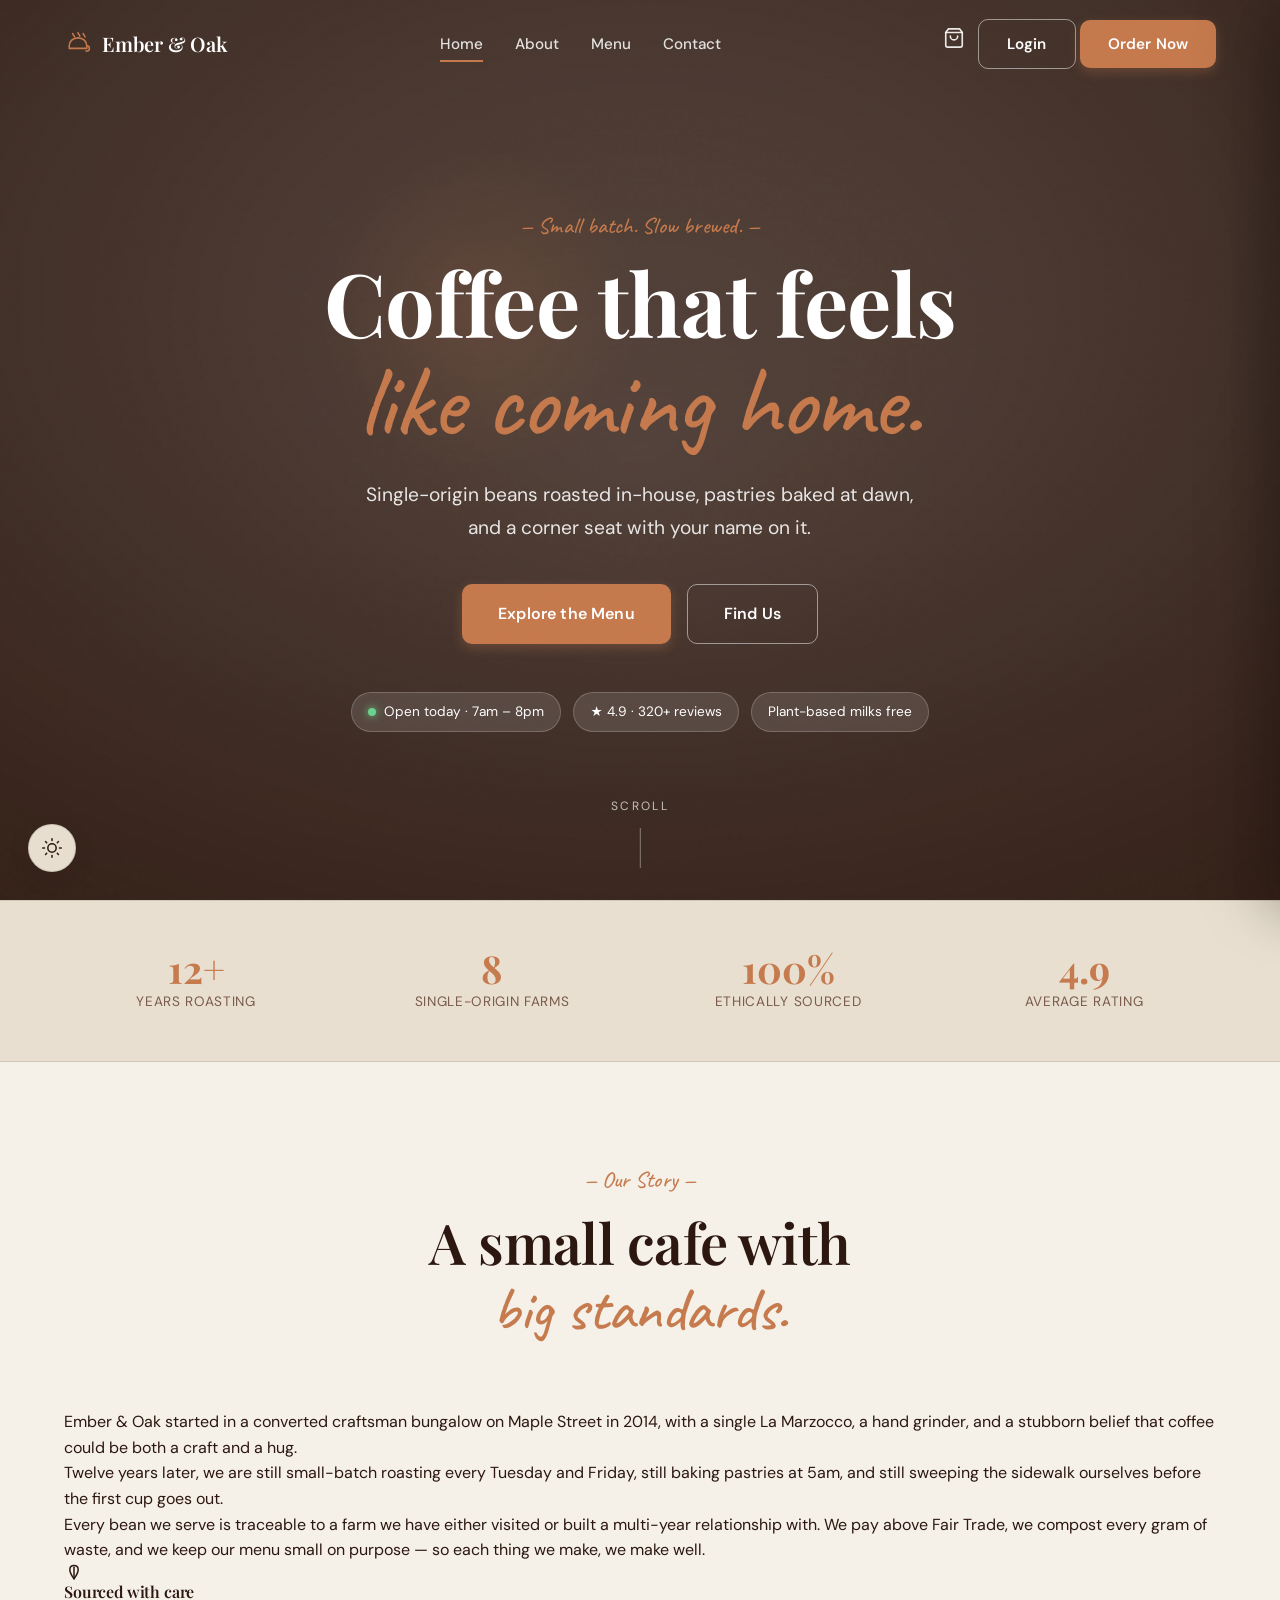
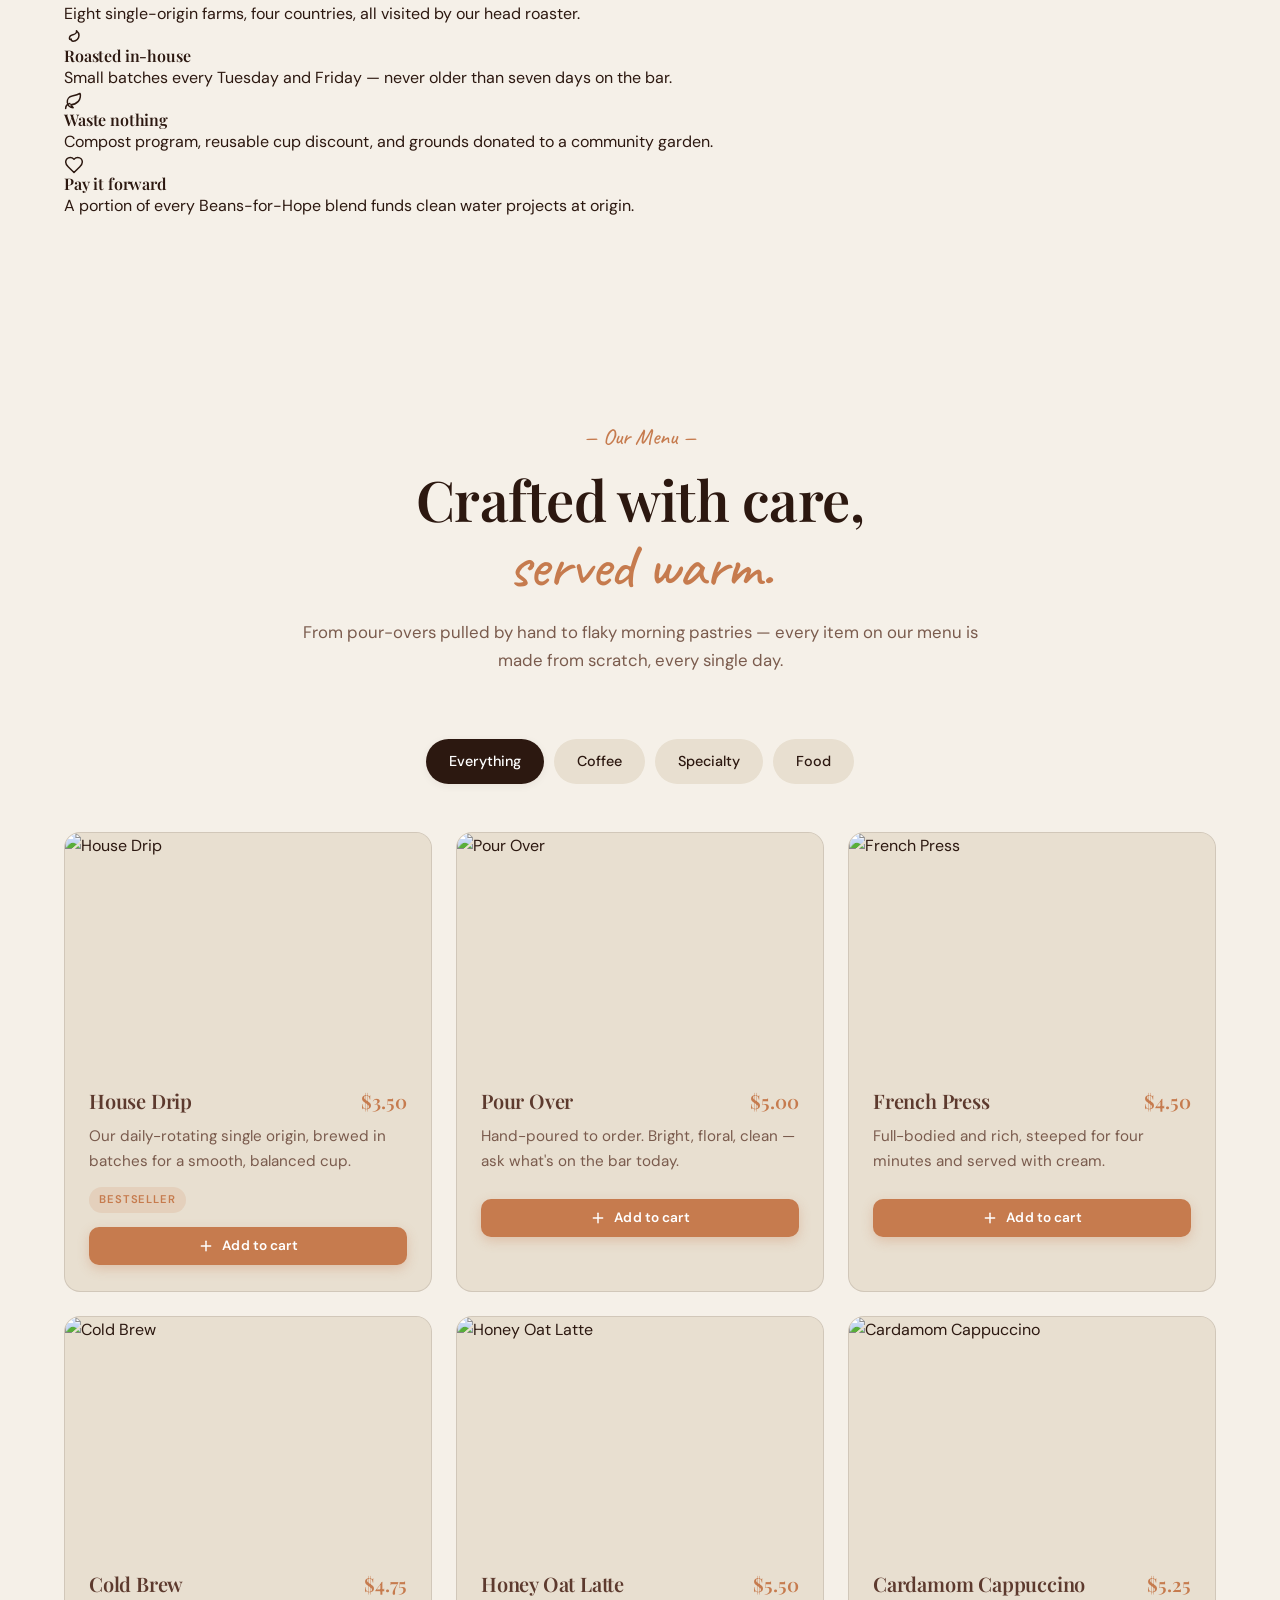
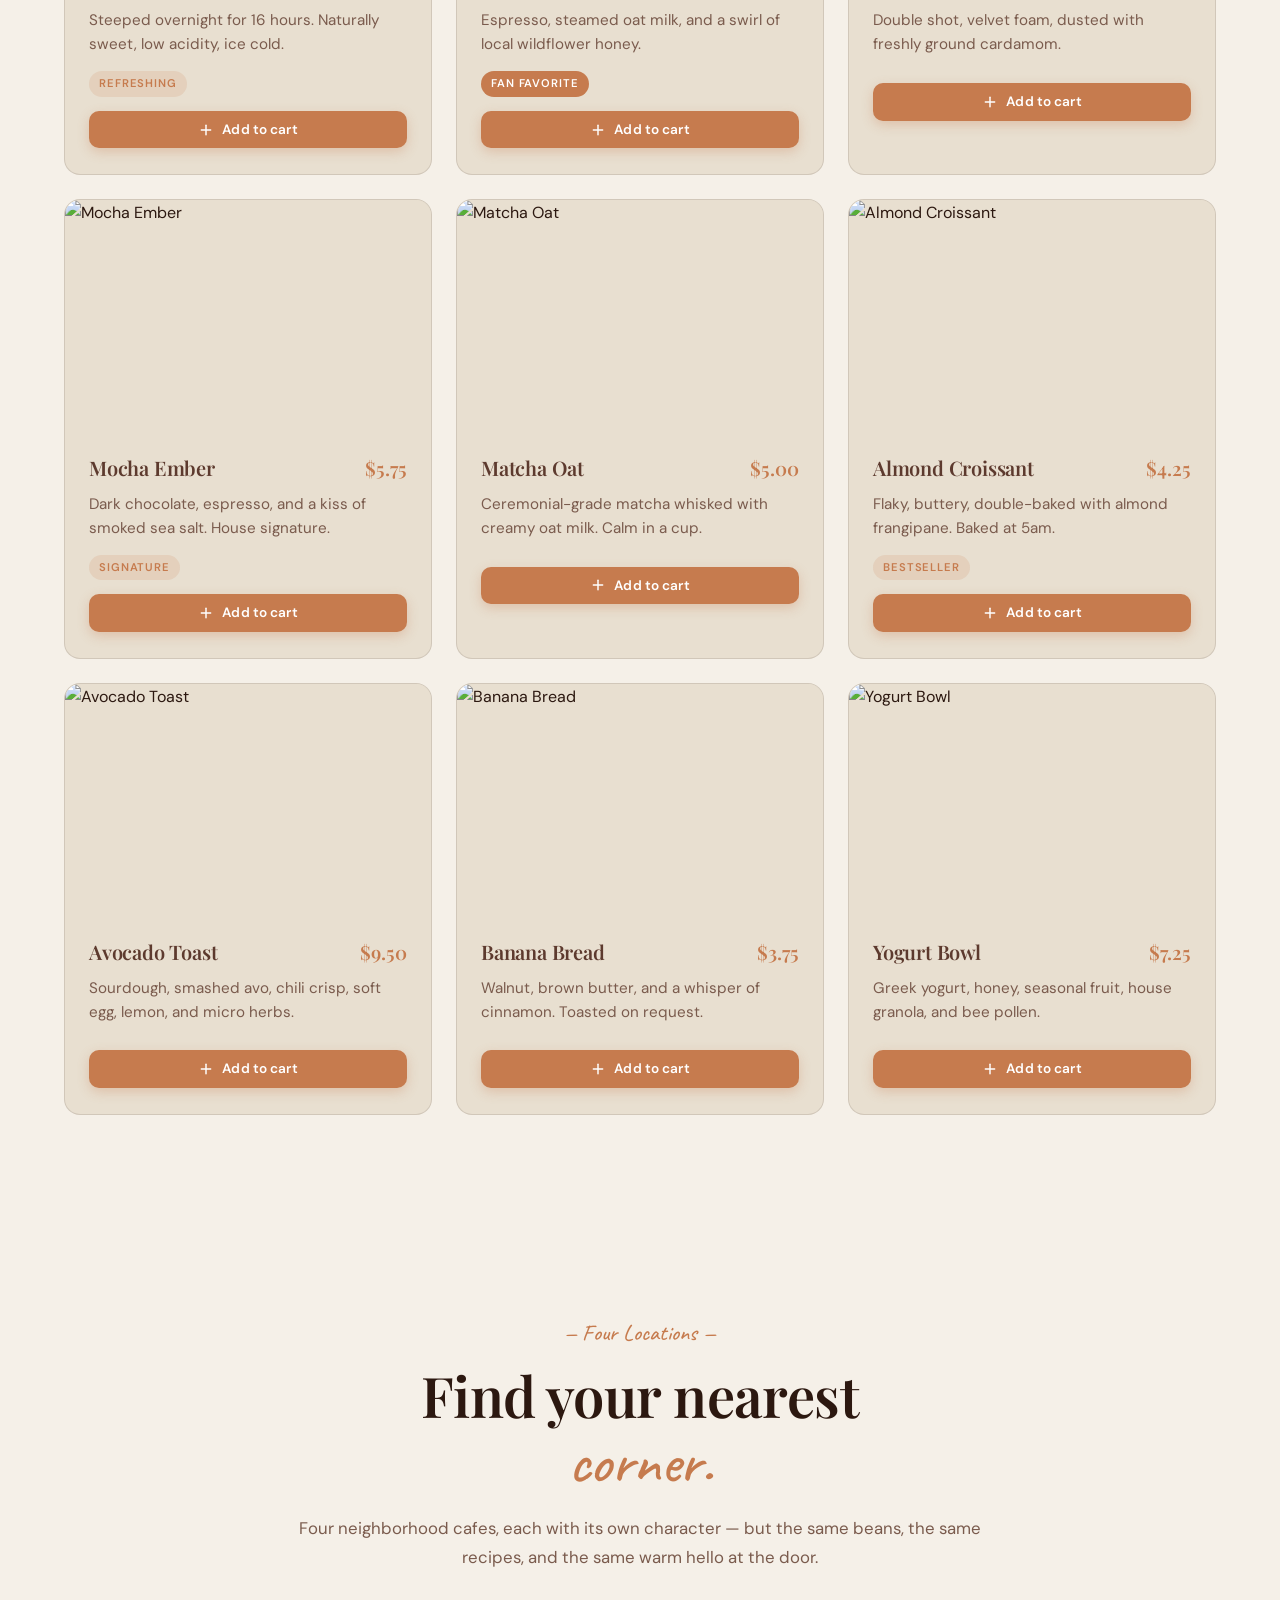
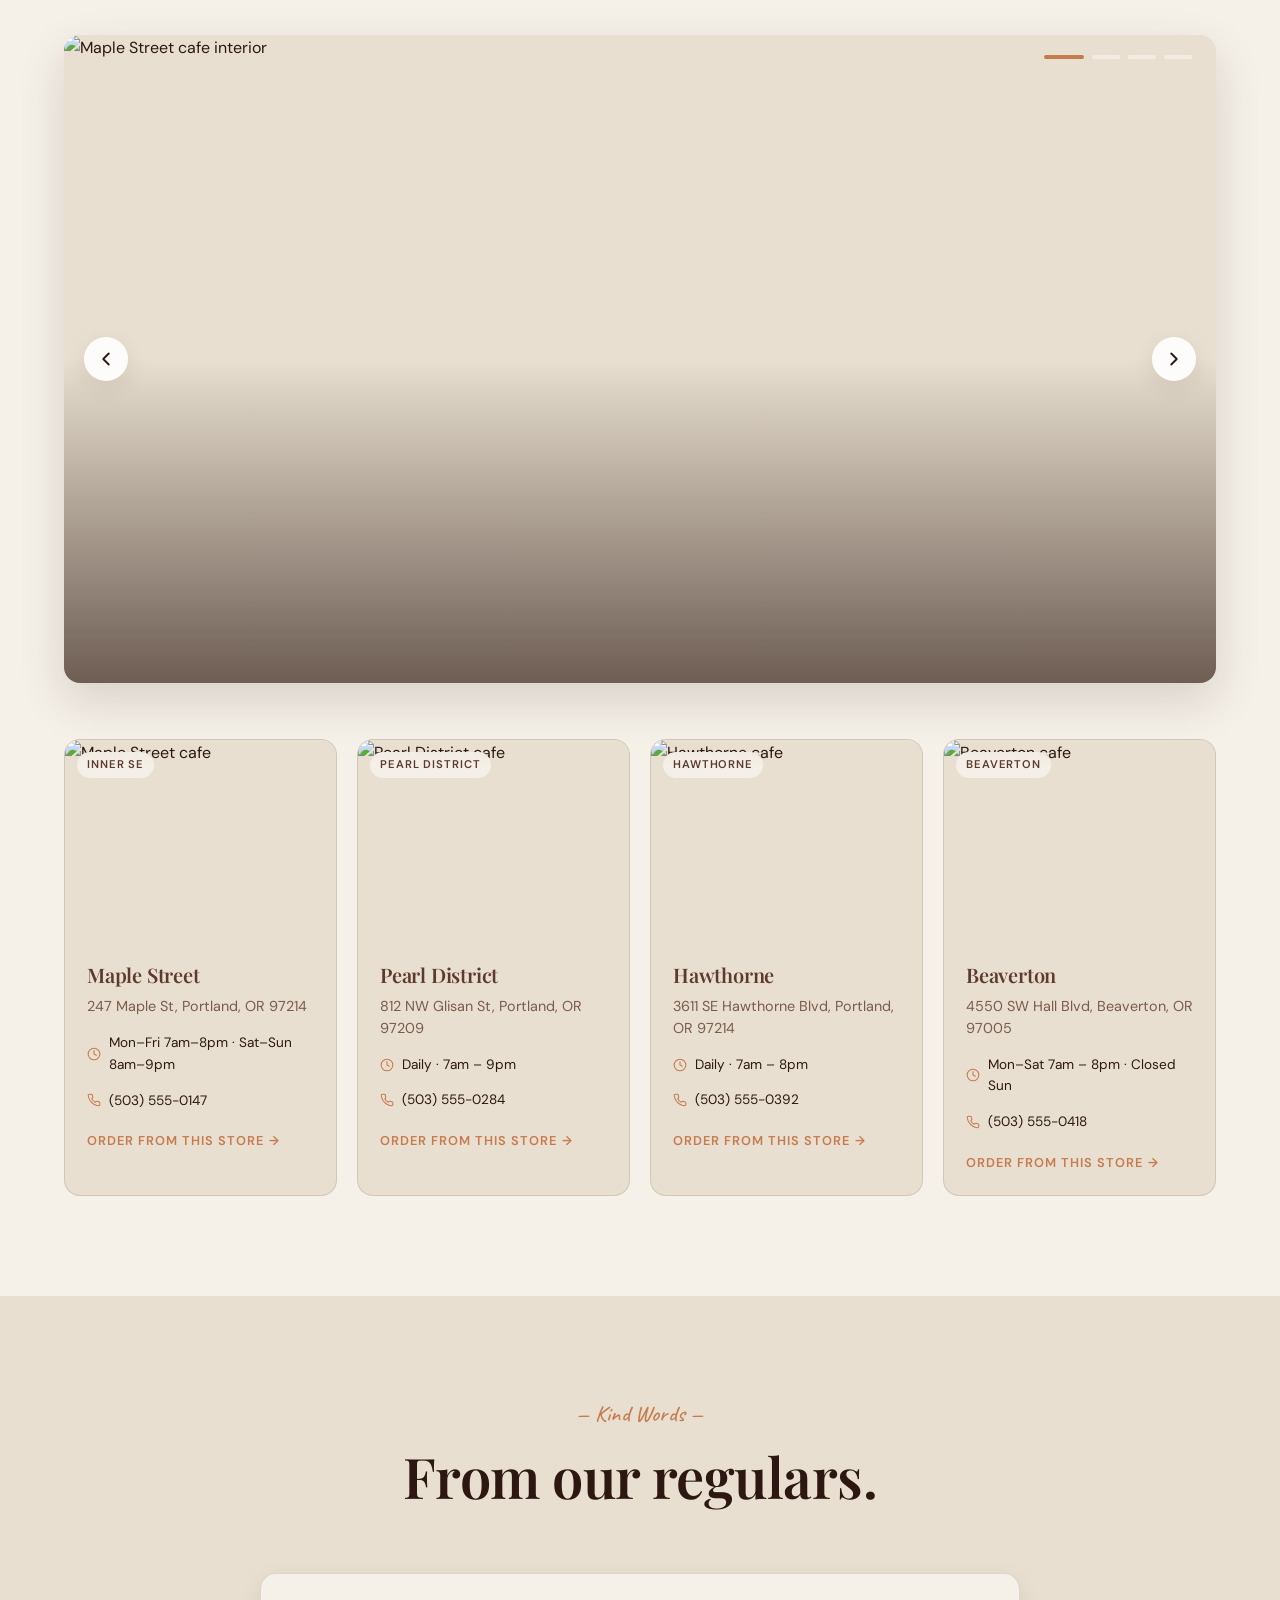
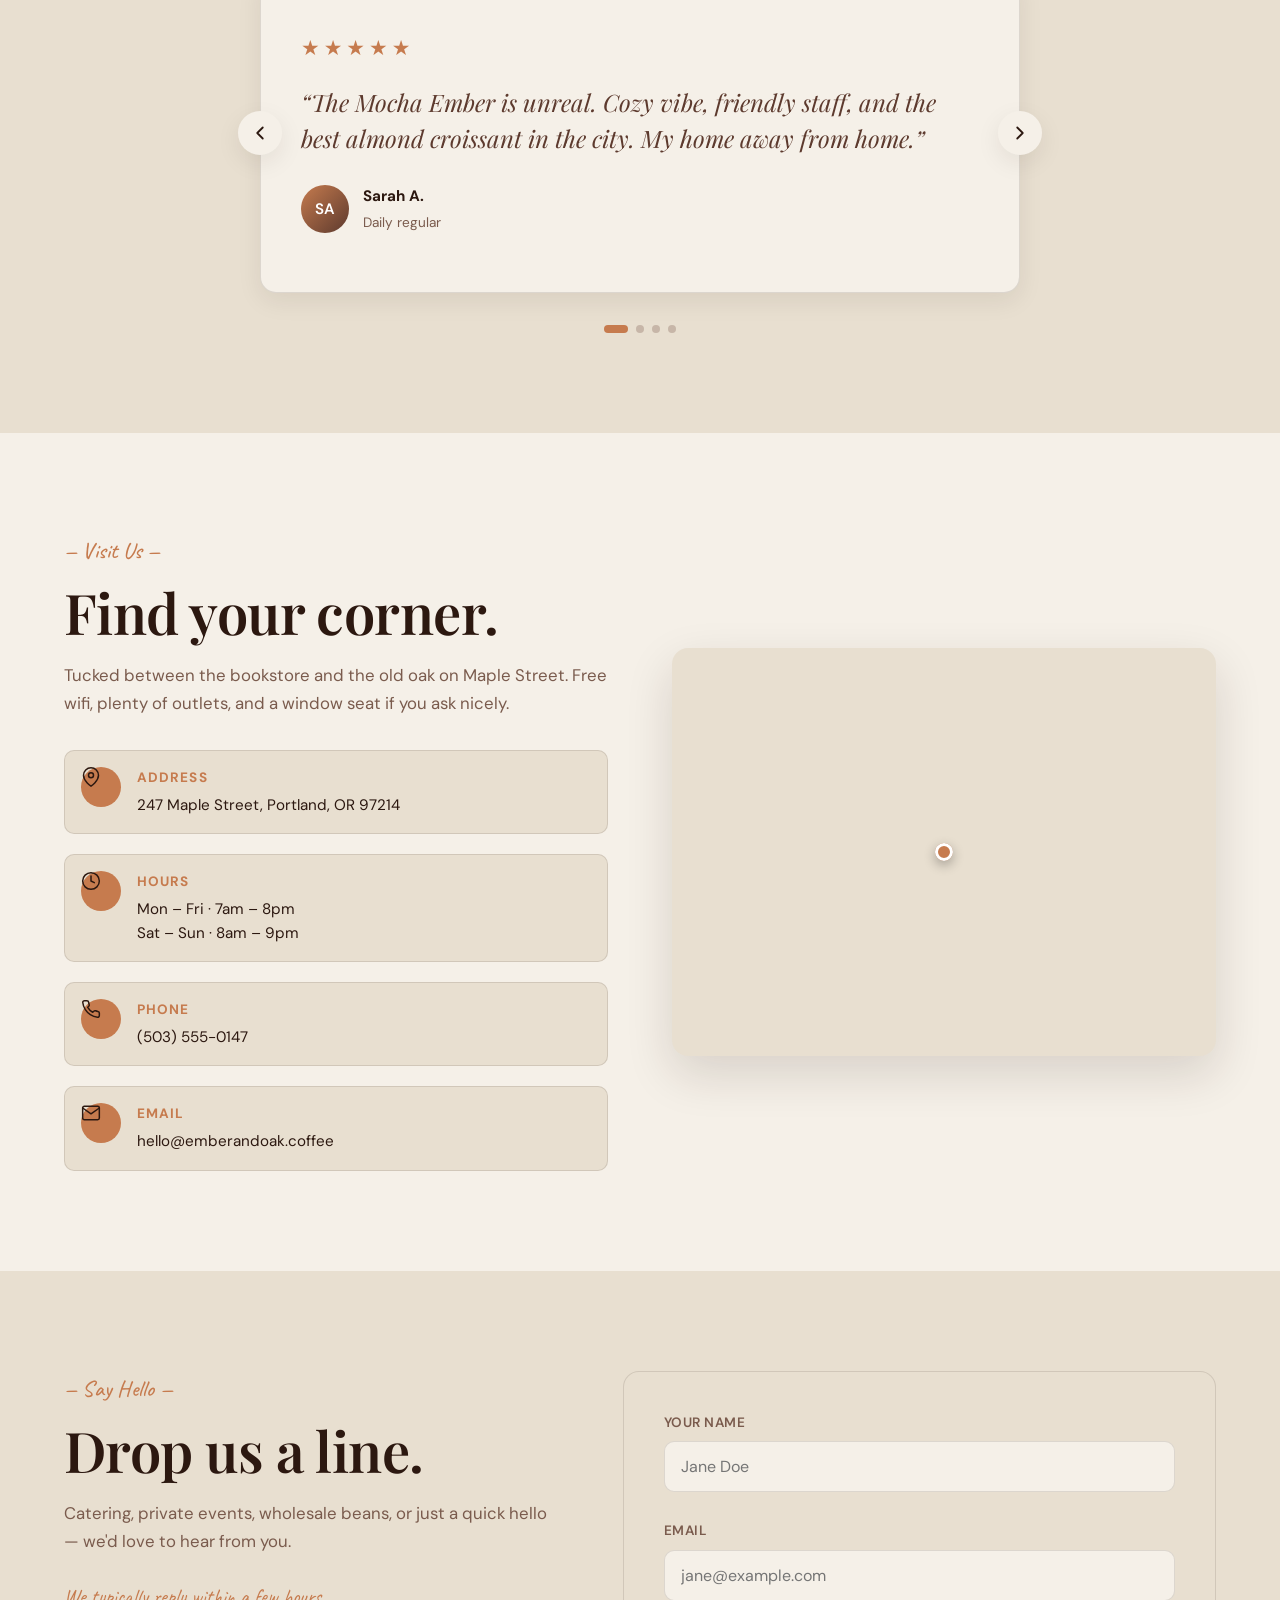
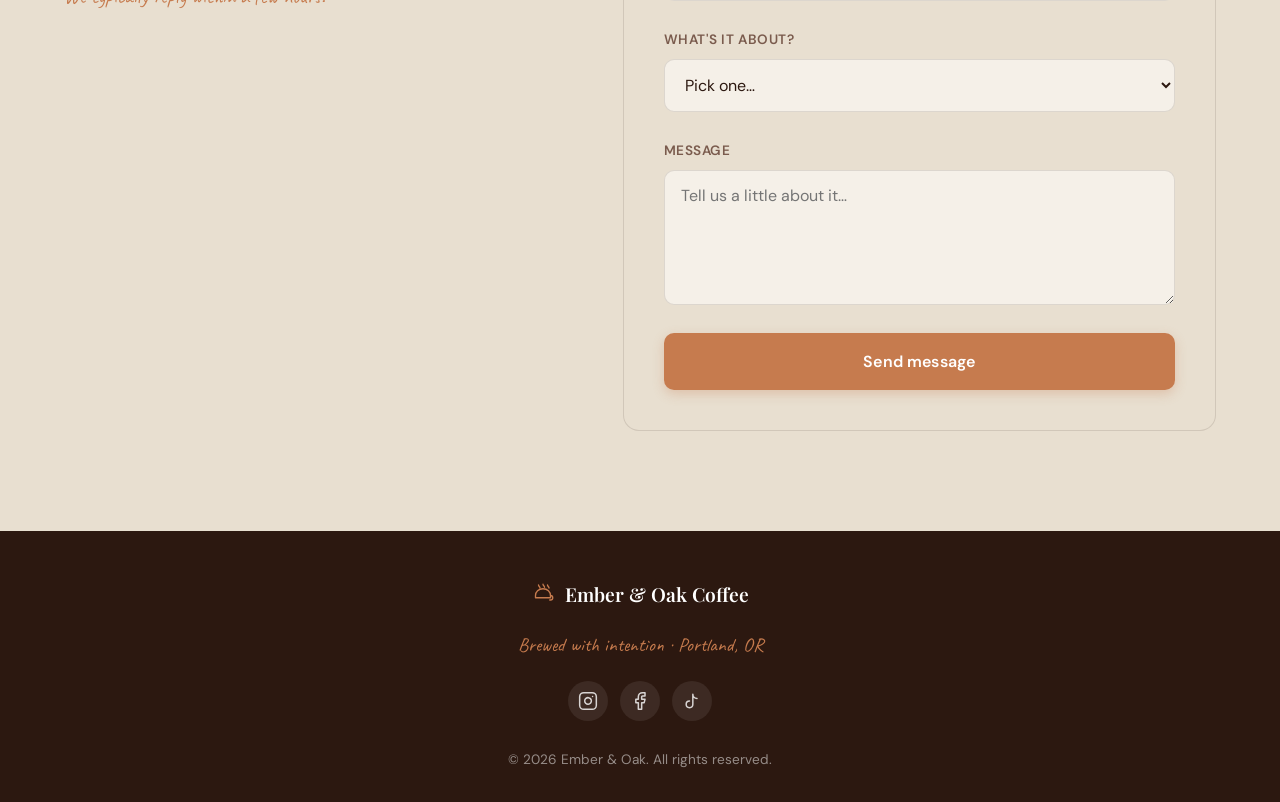
==== index.html @ 86de98b7 "Phase 2: cross-device live orders via Supabase (realtime admin, cloud-aware IDs)" ====
<!DOCTYPE html>
<html lang="en">
<head>
  <meta charset="UTF-8" />
  <meta name="viewport" content="width=device-width, initial-scale=1.0" />
  <meta name="description" content="Ember & Oak Coffee — a cozy Third Wave coffee house serving single-origin coffee, specialty drinks, and homemade pastries." />
  <title>Ember & Oak Coffee — Brewed with Intention</title>

  <link rel="preconnect" href="https://fonts.googleapis.com" />
  <link rel="preconnect" href="https://fonts.gstatic.com" crossorigin />
  <link href="https://fonts.googleapis.com/css2?family=Caveat:wght@400;500;600&family=DM+Sans:wght@400;500;600;700&family=Playfair+Display:ital,wght@0,400;0,500;0,600;0,700;1,400&display=swap" rel="stylesheet" />

  <link rel="stylesheet" href="styles.css" />
</head>
<body>
  <!-- Decorative grain texture overlay -->
  <div class="grain" aria-hidden="true"></div>

  <!-- ===== NAVIGATION ===== -->
  <header class="nav" id="nav">
    <div class="nav__inner container">
      <a href="#home" class="nav__logo" aria-label="Ember and Oak Coffee home">
        <span class="logo-mark" aria-hidden="true">
          <svg viewBox="0 0 32 32" width="28" height="28" fill="none" stroke="currentColor" stroke-width="1.8" stroke-linecap="round" stroke-linejoin="round">
            <path d="M6 18c0-5 4-9 10-9s10 4 10 9v3H6v-3z"/>
            <path d="M26 18a3 3 0 0 1 0 6h-1"/>
            <path d="M10 4c0 2 2 2 2 4M16 3c0 2 2 2 2 4M22 4c0 2 2 2 2 4"/>
          </svg>
        </span>
        <span class="logo-text">Ember &amp; Oak</span>
      </a>

      <nav class="nav__links" aria-label="Primary">
        <a href="#home" class="nav__link">Home</a>
        <a href="#about" class="nav__link">About</a>
        <a href="#menu" class="nav__link">Menu</a>
        <a href="#contact" class="nav__link">Contact</a>
      </nav>

      <div class="nav__actions">
        <button class="nav__cart" id="navCart" type="button" data-action="open-cart" aria-label="Open cart">
          <svg viewBox="0 0 24 24" width="22" height="22" fill="none" stroke="currentColor" stroke-width="1.8" stroke-linecap="round" stroke-linejoin="round" aria-hidden="true">
            <path d="M6 2 3 6v14a2 2 0 0 0 2 2h14a2 2 0 0 0 2-2V6l-3-4Z"/>
            <line x1="3" y1="6" x2="21" y2="6"/>
            <path d="M16 10a4 4 0 0 1-8 0"/>
          </svg>
          <span class="nav__cart-count" id="navCartCount">0</span>
        </button>
        <button class="btn btn--ghost nav__login" id="navLogin" type="button">Login</button>
        <a href="#menu" class="btn btn--primary nav__cta">Order Now</a>
      </div>

      <button class="nav__burger" id="burger" aria-label="Open menu" aria-expanded="false" aria-controls="mobile-menu">
        <span></span><span></span><span></span>
      </button>
    </div>

    <div class="mobile-menu" id="mobile-menu" aria-hidden="true">
      <a href="#home" class="mobile-menu__link">Home</a>
      <a href="#about" class="mobile-menu__link">About</a>
      <a href="#menu" class="mobile-menu__link">Menu</a>
      <a href="#contact" class="mobile-menu__link">Contact</a>
      <button type="button" class="btn btn--ghost mobile-menu__login" id="mobileLogin">Login</button>
      <button type="button" class="btn btn--primary mobile-menu__cart" id="mobileCart">View Cart</button>
    </div>
  </header>

  <!-- ===== HERO ===== -->
  <section class="hero" id="home">
    <div class="hero__bg" id="heroBg"></div>
    <div class="hero__overlay"></div>

    <div class="hero__content container">
      <p class="eyebrow reveal" data-stagger="0">— Small batch. Slow brewed. —</p>
      <h1 class="hero__title reveal" data-stagger="1">
        Coffee that feels<br />
        <em>like coming home.</em>
      </h1>
      <p class="hero__sub reveal" data-stagger="2">
        Single-origin beans roasted in-house, pastries baked at dawn,
        and a corner seat with your name on it.
      </p>
      <div class="hero__ctas reveal" data-stagger="3">
        <a href="#menu" class="btn btn--primary btn--lg">Explore the Menu</a>
        <a href="#visit" class="btn btn--ghost btn--lg">Find Us</a>
      </div>

      <div class="hero__chips reveal" data-stagger="4">
        <span class="chip"><span class="dot"></span>Open today · 7am – 8pm</span>
        <span class="chip">★ 4.9 · 320+ reviews</span>
        <span class="chip">Plant-based milks free</span>
      </div>
    </div>

    <a href="#menu" class="hero__scroll" aria-label="Scroll to menu">
      <span>Scroll</span>
      <span class="line" aria-hidden="true"></span>
    </a>
  </section>

  <!-- ===== STORY STRIP ===== -->
  <section class="strip">
    <div class="container strip__inner">
      <div class="strip__item reveal">
        <span class="strip__num">12+</span>
        <span class="strip__label">Years roasting</span>
      </div>
      <div class="strip__item reveal">
        <span class="strip__num">8</span>
        <span class="strip__label">Single-origin farms</span>
      </div>
      <div class="strip__item reveal">
        <span class="strip__num">100%</span>
        <span class="strip__label">Ethically sourced</span>
      </div>
      <div class="strip__item reveal">
        <span class="strip__num">4.9</span>
        <span class="strip__label">Average rating</span>
      </div>
    </div>
  </section>

  <!-- ===== ABOUT ===== -->
  <section class="section about" id="about">
    <div class="container">
      <header class="section__head reveal">
        <p class="eyebrow" data-about-eyebrow>— Our Story —</p>
        <h2 class="section__title" data-about-title>A small cafe with<br /><em>big standards.</em></h2>
      </header>

      <div class="about__grid">
        <div class="about__copy reveal" data-about-copy>
          <!-- paragraphs injected from data.js -->
        </div>

        <div class="about__values reveal" data-about-values>
          <!-- value cards injected from data.js -->
        </div>
      </div>
    </div>
  </section>

  <!-- ===== MENU ===== -->
  <section class="section menu" id="menu">
    <div class="container">
      <header class="section__head reveal">
        <p class="eyebrow">— Our Menu —</p>
        <h2 class="section__title">Crafted with care,<br /><em>served warm.</em></h2>
        <p class="section__sub">
          From pour-overs pulled by hand to flaky morning pastries —
          every item on our menu is made from scratch, every single day.
        </p>
      </header>

      <div class="menu__filters reveal" role="tablist" aria-label="Menu categories">
        <button class="filter is-active" data-filter="all" role="tab" aria-selected="true">Everything</button>
        <button class="filter" data-filter="coffee" role="tab" aria-selected="false">Coffee</button>
        <button class="filter" data-filter="specialty" role="tab" aria-selected="false">Specialty</button>
        <button class="filter" data-filter="food" role="tab" aria-selected="false">Food</button>
      </div>

      <div class="menu__grid" id="menuGrid">
        <!-- Menu cards are rendered from data.js -->
      </div>
    </div>
  </section>

  <!-- ===== STORES ===== -->
  <section class="section stores" id="stores">
    <div class="container">
      <header class="section__head reveal">
        <p class="eyebrow">— Four Locations —</p>
        <h2 class="section__title">Find your nearest<br /><em>corner.</em></h2>
        <p class="section__sub">
          Four neighborhood cafes, each with its own character — but the same beans, the same recipes, and the same warm hello at the door.
        </p>
      </header>

      <!-- Auto-rotating showcase -->
      <div class="stores__showcase reveal" id="storesShowcase">
        <div class="stores__track" id="storesTrack"></div>

        <button class="stores__nav stores__nav--prev" id="storePrev" aria-label="Previous store">
          <svg viewBox="0 0 24 24" width="22" height="22" fill="none" stroke="currentColor" stroke-width="2" stroke-linecap="round" stroke-linejoin="round"><polyline points="15 18 9 12 15 6"/></svg>
        </button>
        <button class="stores__nav stores__nav--next" id="storeNext" aria-label="Next store">
          <svg viewBox="0 0 24 24" width="22" height="22" fill="none" stroke="currentColor" stroke-width="2" stroke-linecap="round" stroke-linejoin="round"><polyline points="9 18 15 12 9 6"/></svg>
        </button>

        <div class="stores__caption" id="storeCaption">
          <span class="stores__caption-tag" id="storeTag">Inner SE</span>
          <h3 class="stores__caption-title" id="storeTitle">Maple Street</h3>
          <p class="stores__caption-addr" id="storeAddr">247 Maple St, Portland, OR 97214</p>
        </div>

        <div class="stores__dots" id="storeDots" role="tablist" aria-label="Store slides"></div>
      </div>

      <!-- All stores grid -->
      <div class="stores__grid" id="storesGrid"></div>
    </div>
  </section>

  <!-- ===== REVIEWS ===== -->
  <section class="section reviews" id="reviews">
    <div class="container">
      <header class="section__head reveal">
        <p class="eyebrow">— Kind Words —</p>
        <h2 class="section__title">From our regulars.</h2>
      </header>

      <div class="reviews__viewport reveal">
        <button class="reviews__nav reviews__nav--prev" id="revPrev" aria-label="Previous review">
          <svg viewBox="0 0 24 24" width="22" height="22" fill="none" stroke="currentColor" stroke-width="2" stroke-linecap="round" stroke-linejoin="round"><polyline points="15 18 9 12 15 6"/></svg>
        </button>

        <div class="reviews__track" id="revTrack">
          <!-- Reviews are rendered from data.js -->
        </div>

        <button class="reviews__nav reviews__nav--next" id="revNext" aria-label="Next review">
          <svg viewBox="0 0 24 24" width="22" height="22" fill="none" stroke="currentColor" stroke-width="2" stroke-linecap="round" stroke-linejoin="round"><polyline points="9 18 15 12 9 6"/></svg>
        </button>
      </div>

      <div class="reviews__dots" id="revDots" role="tablist" aria-label="Review slides"></div>
    </div>
  </section>

  <!-- ===== VISIT / ADDRESS ===== -->
  <section class="section visit" id="visit">
    <div class="container visit__grid">
      <div class="visit__copy reveal">
        <p class="eyebrow">— Visit Us —</p>
        <h2 class="section__title">Find your corner.</h2>
        <p class="section__sub">
          Tucked between the bookstore and the old oak on Maple Street.
          Free wifi, plenty of outlets, and a window seat if you ask nicely.
        </p>

        <ul class="info-list">
          <li>
            <span class="info-list__icon" aria-hidden="true">
              <svg viewBox="0 0 24 24" width="20" height="20" fill="none" stroke="currentColor" stroke-width="1.8" stroke-linecap="round" stroke-linejoin="round"><path d="M21 10c0 7-9 13-9 13s-9-6-9-13a9 9 0 1 1 18 0z"/><circle cx="12" cy="10" r="3"/></svg>
            </span>
            <div>
              <strong>Address</strong>
              <span>247 Maple Street, Portland, OR 97214</span>
            </div>
          </li>
          <li>
            <span class="info-list__icon" aria-hidden="true">
              <svg viewBox="0 0 24 24" width="20" height="20" fill="none" stroke="currentColor" stroke-width="1.8" stroke-linecap="round" stroke-linejoin="round"><circle cx="12" cy="12" r="10"/><polyline points="12 6 12 12 16 14"/></svg>
            </span>
            <div>
              <strong>Hours</strong>
              <span>Mon – Fri · 7am – 8pm</span>
              <span>Sat – Sun · 8am – 9pm</span>
            </div>
          </li>
          <li>
            <span class="info-list__icon" aria-hidden="true">
              <svg viewBox="0 0 24 24" width="20" height="20" fill="none" stroke="currentColor" stroke-width="1.8" stroke-linecap="round" stroke-linejoin="round"><path d="M22 16.92v3a2 2 0 0 1-2.18 2 19.79 19.79 0 0 1-8.63-3.07 19.5 19.5 0 0 1-6-6 19.79 19.79 0 0 1-3.07-8.67A2 2 0 0 1 4.11 2h3a2 2 0 0 1 2 1.72c.13.96.36 1.9.7 2.81a2 2 0 0 1-.45 2.11L8.09 9.91a16 16 0 0 0 6 6l1.27-1.27a2 2 0 0 1 2.11-.45c.91.34 1.85.57 2.81.7A2 2 0 0 1 22 16.92z"/></svg>
            </span>
            <div>
              <strong>Phone</strong>
              <a href="tel:+15035550147">(503) 555-0147</a>
            </div>
          </li>
          <li>
            <span class="info-list__icon" aria-hidden="true">
              <svg viewBox="0 0 24 24" width="20" height="20" fill="none" stroke="currentColor" stroke-width="1.8" stroke-linecap="round" stroke-linejoin="round"><path d="M4 4h16c1.1 0 2 .9 2 2v12c0 1.1-.9 2-2 2H4c-1.1 0-2-.9-2-2V6c0-1.1.9-2 2-2z"/><polyline points="22,6 12,13 2,6"/></svg>
            </span>
            <div>
              <strong>Email</strong>
              <a href="mailto:hello@emberandoak.coffee">hello@emberandoak.coffee</a>
            </div>
          </li>
        </ul>
      </div>

      <div class="visit__map reveal" aria-label="Map showing 247 Maple Street, Portland">
        <iframe
          title="Ember and Oak Coffee location"
          src="https://www.openstreetmap.org/export/embed.html?bbox=-122.6644%2C45.5119%2C-122.6244%2C45.5319&layer=mapnik&marker=45.5219%2C-122.6444"
          loading="lazy"
          referrerpolicy="no-referrer-when-downgrade"></iframe>
        <div class="map__pin" aria-hidden="true">
          <span class="map__pulse"></span>
          <span class="map__dot"></span>
        </div>
      </div>
    </div>
  </section>

  <!-- ===== CONTACT ===== -->
  <section class="section contact" id="contact">
    <div class="container contact__inner">
      <div class="contact__copy reveal">
        <p class="eyebrow">— Say Hello —</p>
        <h2 class="section__title">Drop us a line.</h2>
        <p class="section__sub">
          Catering, private events, wholesale beans, or just a quick hello —
          we'd love to hear from you.
        </p>
        <p class="contact__note">We typically reply within a few hours.</p>
      </div>

      <form class="contact__form card reveal" id="contactForm" novalidate>
        <div class="field">
          <label for="name">Your name</label>
          <input type="text" id="name" name="name" placeholder="Jane Doe" required minlength="2" />
          <span class="field__err" data-err="name"></span>
        </div>

        <div class="field">
          <label for="email">Email</label>
          <input type="email" id="email" name="email" placeholder="jane@example.com" required />
          <span class="field__err" data-err="email"></span>
        </div>

        <div class="field">
          <label for="topic">What's it about?</label>
          <select id="topic" name="topic" required>
            <option value="" disabled selected>Pick one…</option>
            <option>Just saying hi</option>
            <option>Catering inquiry</option>
            <option>Private event</option>
            <option>Wholesale beans</option>
            <option>Press / collaboration</option>
          </select>
          <span class="field__err" data-err="topic"></span>
        </div>

        <div class="field">
          <label for="message">Message</label>
          <textarea id="message" name="message" rows="5" placeholder="Tell us a little about it…" required minlength="10"></textarea>
          <span class="field__err" data-err="message"></span>
        </div>

        <button type="submit" class="btn btn--primary btn--lg btn--block" id="submitBtn">
          <span class="btn__label">Send message</span>
          <span class="btn__spinner" aria-hidden="true"></span>
        </button>

        <p class="form__success" id="formSuccess" hidden>
          ✓ Thanks! Your message is on its way. We'll be in touch soon.
        </p>
      </form>
    </div>
  </section>

  <!-- ===== FOOTER ===== -->
  <footer class="footer">
    <div class="container footer__inner">
      <div class="footer__brand">
        <span class="logo-mark" aria-hidden="true">
          <svg viewBox="0 0 32 32" width="24" height="24" fill="none" stroke="currentColor" stroke-width="1.8" stroke-linecap="round" stroke-linejoin="round">
            <path d="M6 18c0-5 4-9 10-9s10 4 10 9v3H6v-3z"/>
            <path d="M26 18a3 3 0 0 1 0 6h-1"/>
            <path d="M10 4c0 2 2 2 2 4M16 3c0 2 2 2 2 4M22 4c0 2 2 2 2 4"/>
          </svg>
        </span>
        <span>Ember &amp; Oak Coffee</span>
      </div>
      <p class="footer__tag">Brewed with intention · Portland, OR</p>
      <div class="footer__socials" aria-label="Social links">
        <a href="#" aria-label="Instagram">
          <svg viewBox="0 0 24 24" width="20" height="20" fill="none" stroke="currentColor" stroke-width="1.8" stroke-linecap="round" stroke-linejoin="round"><rect x="2" y="2" width="20" height="20" rx="5" ry="5"/><path d="M16 11.37A4 4 0 1 1 12.63 8 4 4 0 0 1 16 11.37z"/><line x1="17.5" y1="6.5" x2="17.51" y2="6.5"/></svg>
        </a>
        <a href="#" aria-label="Facebook">
          <svg viewBox="0 0 24 24" width="20" height="20" fill="none" stroke="currentColor" stroke-width="1.8" stroke-linecap="round" stroke-linejoin="round"><path d="M18 2h-3a5 5 0 0 0-5 5v3H7v4h3v8h4v-8h3l1-4h-4V7a1 1 0 0 1 1-1h3z"/></svg>
        </a>
        <a href="#" aria-label="TikTok">
          <svg viewBox="0 0 24 24" width="20" height="20" fill="none" stroke="currentColor" stroke-width="1.8" stroke-linecap="round" stroke-linejoin="round"><path d="M9 12a4 4 0 1 0 4 4V4a5 5 0 0 0 5 5"/></svg>
        </a>
      </div>
      <p class="footer__copy">© 2026 Ember &amp; Oak. All rights reserved.</p>
    </div>
  </footer>

  <!-- Back to top -->
  <button class="to-top" id="toTop" aria-label="Back to top">
    <svg viewBox="0 0 24 24" width="20" height="20" fill="none" stroke="currentColor" stroke-width="2" stroke-linecap="round" stroke-linejoin="round"><polyline points="18 15 12 9 6 15"/></svg>
  </button>

  <!-- ===== ITEM MODAL ===== -->
  <div class="modal" id="itemModal" hidden role="dialog" aria-modal="true" aria-labelledby="modalTitle">
    <div class="modal__backdrop" data-close></div>
    <div class="modal__dialog" role="document">
      <button class="modal__close" data-close aria-label="Close">
        <svg viewBox="0 0 24 24" width="22" height="22" fill="none" stroke="currentColor" stroke-width="2" stroke-linecap="round" stroke-linejoin="round"><line x1="18" y1="6" x2="6" y2="18"/><line x1="6" y1="6" x2="18" y2="18"/></svg>
      </button>

      <!-- Step 1: Detail + store picker -->
      <div class="modal__step modal__step--detail is-active" data-step="detail">
        <div class="modal__media">
          <img id="modalImg" src="" alt="" />
        </div>
        <div class="modal__info">
          <p class="eyebrow" id="modalCategory">— From the menu —</p>
          <h2 class="modal__title" id="modalTitle">Item name</h2>
          <p class="modal__price" id="modalPrice">$0.00</p>
          <p class="modal__desc" id="modalDesc">Description goes here.</p>

          <div class="modal__divider"></div>

          <h3 class="modal__sub">Choose pickup location</h3>
          <div class="store-picker" id="storePicker"></div>
          <p class="modal__hint" id="storeHint">Pick a store to continue.</p>

          <div class="modal__actions">
            <button class="btn btn--primary btn--lg btn--block" id="modalContinue" disabled>
              Continue to payment
            </button>
          </div>
        </div>
      </div>

      <!-- Step 2: Pay with QR -->
      <div class="modal__step modal__step--pay" data-step="pay">
        <div class="modal__pay-grid">
          <div class="modal__qr">
            <div class="qr-placeholder" id="qrPlaceholder" aria-label="Payment QR code, coming soon">
              <svg viewBox="0 0 200 200" width="200" height="200" xmlns="http://www.w3.org/2000/svg" aria-hidden="true">
                <rect width="200" height="200" fill="#fff"/>
                <!-- corner finder squares -->
                <g fill="#2C1810">
                  <rect x="10" y="10" width="50" height="50" rx="6"/>
                  <rect x="20" y="20" width="30" height="30" rx="3" fill="#fff"/>
                  <rect x="27" y="27" width="16" height="16" rx="2"/>
                  <rect x="140" y="10" width="50" height="50" rx="6"/>
                  <rect x="150" y="20" width="30" height="30" rx="3" fill="#fff"/>
                  <rect x="157" y="27" width="16" height="16" rx="2"/>
                  <rect x="10" y="140" width="50" height="50" rx="6"/>
                  <rect x="20" y="150" width="30" height="30" rx="3" fill="#fff"/>
                  <rect x="27" y="157" width="16" height="16" rx="2"/>
                </g>
                <!-- pseudo-random data pattern -->
                <g fill="#2C1810">
                  <rect x="70" y="10" width="6" height="6"/><rect x="80" y="10" width="6" height="6"/><rect x="100" y="10" width="6" height="6"/><rect x="120" y="10" width="6" height="6"/>
                  <rect x="70" y="22" width="6" height="6"/><rect x="90" y="22" width="6" height="6"/><rect x="110" y="22" width="6" height="6"/><rect x="130" y="22" width="6" height="6"/>
                  <rect x="70" y="34" width="6" height="6"/><rect x="80" y="34" width="6" height="6"/><rect x="100" y="34" width="6" height="6"/><rect x="120" y="34" width="6" height="6"/><rect x="130" y="34" width="6" height="6"/>
                  <rect x="80" y="46" width="6" height="6"/><rect x="90" y="46" width="6" height="6"/><rect x="110" y="46" width="6" height="6"/>
                  <rect x="10" y="70" width="6" height="6"/><rect x="30" y="70" width="6" height="6"/><rect x="50" y="70" width="6" height="6"/><rect x="70" y="70" width="6" height="6"/><rect x="90" y="70" width="6" height="6"/><rect x="110" y="70" width="6" height="6"/><rect x="130" y="70" width="6" height="6"/><rect x="150" y="70" width="6" height="6"/><rect x="170" y="70" width="6" height="6"/><rect x="190" y="70" width="6" height="6"/>
                  <rect x="20" y="82" width="6" height="6"/><rect x="40" y="82" width="6" height="6"/><rect x="60" y="82" width="6" height="6"/><rect x="80" y="82" width="6" height="6"/><rect x="100" y="82" width="6" height="6"/><rect x="120" y="82" width="6" height="6"/><rect x="140" y="82" width="6" height="6"/><rect x="160" y="82" width="6" height="6"/><rect x="180" y="82" width="6" height="6"/>
                  <rect x="10" y="94" width="6" height="6"/><rect x="30" y="94" width="6" height="6"/><rect x="50" y="94" width="6" height="6"/><rect x="70" y="94" width="6" height="6"/><rect x="90" y="94" width="6" height="6"/><rect x="110" y="94" width="6" height="6"/><rect x="130" y="94" width="6" height="6"/><rect x="150" y="94" width="6" height="6"/><rect x="170" y="94" width="6" height="6"/><rect x="190" y="94" width="6" height="6"/>
                  <rect x="20" y="106" width="6" height="6"/><rect x="40" y="106" width="6" height="6"/><rect x="60" y="106" width="6" height="6"/><rect x="80" y="106" width="6" height="6"/><rect x="100" y="106" width="6" height="6"/><rect x="120" y="106" width="6" height="6"/><rect x="140" y="106" width="6" height="6"/><rect x="160" y="106" width="6" height="6"/><rect x="180" y="106" width="6" height="6"/>
                  <rect x="10" y="118" width="6" height="6"/><rect x="30" y="118" width="6" height="6"/><rect x="50" y="118" width="6" height="6"/><rect x="70" y="118" width="6" height="6"/><rect x="90" y="118" width="6" height="6"/><rect x="110" y="118" width="6" height="6"/><rect x="130" y="118" width="6" height="6"/><rect x="150" y="118" width="6" height="6"/><rect x="170" y="118" width="6" height="6"/><rect x="190" y="118" width="6" height="6"/>
                  <rect x="70" y="130" width="6" height="6"/><rect x="80" y="130" width="6" height="6"/><rect x="100" y="130" width="6" height="6"/><rect x="120" y="130" width="6" height="6"/>
                  <rect x="70" y="142" width="6" height="6"/><rect x="90" y="142" width="6" height="6"/><rect x="110" y="142" width="6" height="6"/><rect x="130" y="142" width="6" height="6"/>
                  <rect x="70" y="154" width="6" height="6"/><rect x="80" y="154" width="6" height="6"/><rect x="100" y="154" width="6" height="6"/><rect x="120" y="154" width="6" height="6"/><rect x="130" y="154" width="6" height="6"/>
                  <rect x="80" y="166" width="6" height="6"/><rect x="90" y="166" width="6" height="6"/><rect x="110" y="166" width="6" height="6"/>
                  <rect x="80" y="178" width="6" height="6"/><rect x="100" y="178" width="6" height="6"/><rect x="120" y="178" width="6" height="6"/>
                </g>
                <!-- center "Coming Soon" badge -->
                <circle cx="100" cy="100" r="28" fill="#F5F0E8" stroke="#C67B4E" stroke-width="3"/>
                <text x="100" y="96" text-anchor="middle" font-family="DM Sans, sans-serif" font-size="8" font-weight="700" fill="#2C1810">SOON</text>
                <text x="100" y="108" text-anchor="middle" font-family="Caveat, cursive" font-size="13" fill="#C67B4E">QR Pay</text>
              </svg>
            </div>
            <p class="qr-caption">Scan to pay · <strong>Coming Soon</strong></p>
          </div>

          <div class="modal__pay-info">
            <p class="eyebrow">— Almost there —</p>
            <h2 class="modal__title" id="payItemName">Item</h2>
            <p class="modal__pay-sub">at <strong id="payStoreName">store</strong></p>

            <ul class="pay-summary">
              <li><span>Item</span><strong id="payItemLabel">—</strong></li>
              <li><span>Pickup at</span><strong id="payStoreAddr">—</strong></li>
              <li class="pay-summary__total"><span>Total</span><strong id="payTotal">$0.00</strong></li>
            </ul>

            <p class="pay-note">
              📱 QR payments are rolling out to all locations soon.
              We'll email you the moment yours is ready.
            </p>

            <div class="modal__actions modal__actions--row">
              <button class="btn btn--ghost" id="payBack">← Back</button>
              <button class="btn btn--primary" id="payDone" data-close>Done</button>
            </div>
          </div>
        </div>
      </div>
    </div>
  </div>

  <!-- ===== CART DRAWER ===== -->
  <div class="cart-drawer__backdrop" id="cartBackdrop" data-action="close-cart" hidden></div>
  <aside class="cart-drawer" id="cartDrawer" aria-hidden="true" role="dialog" aria-labelledby="cartTitle">
    <div class="cart-drawer__head">
      <h2 class="cart-drawer__title" id="cartTitle">Your cart</h2>
      <button class="cart-drawer__close" type="button" data-action="close-cart" aria-label="Close cart">
        <svg viewBox="0 0 24 24" width="22" height="22" fill="none" stroke="currentColor" stroke-width="1.8" stroke-linecap="round" stroke-linejoin="round" aria-hidden="true">
          <line x1="18" y1="6" x2="6" y2="18"/>
          <line x1="6" y1="6" x2="18" y2="18"/>
        </svg>
      </button>
    </div>
    <div class="cart-drawer__body" id="cartBody">
      <!-- Cart lines or empty state injected by script.js -->
    </div>
    <div class="cart-drawer__foot" id="cartFoot" hidden>
      <div class="cart-drawer__row">
        <span>Subtotal</span>
        <strong id="cartSubtotal">$0.00</strong>
      </div>
      <p class="cart-drawer__note">Taxes and pickup time calculated at the counter.</p>
      <button class="btn btn--primary btn--lg btn--block" type="button" data-action="open-checkout">Checkout</button>
    </div>
  </aside>

  <!-- ===== CHECKOUT MODAL ===== -->
  <div class="modal" id="checkoutModal" hidden role="dialog" aria-modal="true" aria-labelledby="checkoutTitle">
    <div class="modal__backdrop" data-action="close-checkout"></div>
    <div class="modal__dialog checkout" role="document">
      <button class="modal__close" type="button" data-action="close-checkout" aria-label="Close">
        <svg viewBox="0 0 24 24" width="22" height="22" fill="none" stroke="currentColor" stroke-width="1.8" stroke-linecap="round" stroke-linejoin="round" aria-hidden="true">
          <line x1="18" y1="6" x2="6" y2="18"/>
          <line x1="6" y1="6" x2="18" y2="18"/>
        </svg>
      </button>

      <div class="checkout__step checkout__step--form is-active" data-step="form">
        <p class="eyebrow">— Checkout —</p>
        <h2 class="checkout__title" id="checkoutTitle">A few details</h2>
        <p class="checkout__sub">Your order will be ready in about 15–20 minutes.</p>

        <form class="form" id="checkoutForm" novalidate>
          <div class="form__group">
            <label for="co-name">Name</label>
            <input type="text" id="co-name" name="name" placeholder="Jane Doe" autocomplete="name" required minlength="2" />
            <span class="form__error" data-error-for="name"></span>
          </div>

          <div class="form__group">
            <label for="co-phone">Phone</label>
            <input type="tel" id="co-phone" name="phone" placeholder="(555) 123-4567" autocomplete="tel" required />
            <span class="form__error" data-error-for="phone"></span>
          </div>

          <div class="form__group">
            <label for="co-address">Pickup address</label>
            <input type="text" id="co-address" name="address" placeholder="123 Main St" autocomplete="street-address" required minlength="5" />
            <span class="form__error" data-error-for="address"></span>
          </div>

          <div class="form__group form__group--row">
            <div class="form__group">
              <label for="co-store">Store</label>
              <select id="co-store" name="store" required></select>
              <span class="form__error" data-error-for="store"></span>
            </div>
            <div class="form__group">
              <label for="co-when">When</label>
              <select id="co-when" name="when" required>
                <option value="asap">As soon as it's ready</option>
                <option value="15">In 15 minutes</option>
                <option value="30">In 30 minutes</option>
                <option value="45">In 45 minutes</option>
                <option value="60">In 1 hour</option>
              </select>
            </div>
          </div>

          <div class="form__group">
            <label for="co-notes">Notes <span class="form__opt">(optional)</span></label>
            <textarea id="co-notes" name="notes" rows="2" placeholder="Extra foam, less sugar, etc."></textarea>
          </div>

          <div class="checkout__summary">
            <div class="checkout__summary-row">
              <span>Items</span>
              <strong id="co-item-count">0</strong>
            </div>
            <div class="checkout__summary-row">
              <span>Total</span>
              <strong id="co-total">$0.00</strong>
            </div>
          </div>

          <button type="submit" class="btn btn--primary btn--lg btn--block" id="co-submit">
            <span class="btn__label">Place order</span>
            <span class="btn__spinner" aria-hidden="true"></span>
          </button>
          <p class="form__legal">Demo only — no real order is placed.</p>
        </form>
      </div>

      <div class="checkout__step checkout__step--success" data-step="success">
        <div class="success__check" aria-hidden="true">
          <svg viewBox="0 0 24 24" width="40" height="40" fill="none" stroke="currentColor" stroke-width="1.8" stroke-linecap="round" stroke-linejoin="round"><polyline points="20 6 9 17 4 12"/></svg>
        </div>
        <h2 class="checkout__title">Order placed</h2>
        <p class="checkout__sub">Thanks! Your order <strong id="co-order-id">EO-0000</strong> is being prepared.</p>
        <p class="checkout__sub checkout__sub--muted">Pickup at <strong id="co-pickup-store">—</strong> · <span id="co-pickup-when">—</span></p>

        <div class="checkout__actions">
          <button class="btn btn--primary btn--lg" type="button" data-action="close-checkout-and-continue">Keep browsing</button>
        </div>
      </div>
    </div>
  </div>

  <!-- ===== AUTH MODAL (login / signup, demo only) ===== -->
  <div class="auth-modal" id="authModal" hidden role="dialog" aria-modal="true" aria-labelledby="authTitle">
    <div class="modal__backdrop" data-action="close-auth"></div>
    <div class="modal__dialog auth" role="document">
      <button class="modal__close" type="button" data-action="close-auth" aria-label="Close">
        <svg viewBox="0 0 24 24" width="22" height="22" fill="none" stroke="currentColor" stroke-width="2" stroke-linecap="round" stroke-linejoin="round"><line x1="18" y1="6" x2="6" y2="18"/><line x1="6" y1="6" x2="18" y2="18"/></svg>
      </button>

      <div class="auth__tabs" role="tablist">
        <button class="auth__tab is-active" type="button" data-auth-action="show-login" role="tab" aria-selected="true">Login</button>
        <button class="auth__tab" type="button" data-auth-action="show-signup" role="tab" aria-selected="false">Sign up</button>
      </div>

      <div class="auth__panes">
        <!-- Login pane -->
        <div class="auth__pane is-active" data-auth-pane="login">
          <p class="eyebrow">— Welcome back —</p>
          <h2 class="auth__title" id="authTitle">Log in to your account</h2>
          <p class="checkout__sub">Demo only — no real account is created or stored.</p>

          <form class="form" id="loginForm" novalidate>
            <div class="form__group">
              <label for="login-email">Email</label>
              <input type="email" id="login-email" name="email" placeholder="you@example.com" autocomplete="email" required />
              <span class="form__error" data-error-for="email"></span>
            </div>
            <div class="form__group">
              <label for="login-password">Password</label>
              <input type="password" id="login-password" name="password" placeholder="••••••••" autocomplete="current-password" required />
              <span class="form__error" data-error-for="password"></span>
            </div>
            <button type="submit" class="btn btn--primary btn--lg btn--block">Log in</button>
            <p class="form__legal">This is a UI mock. Real auth arrives with the database (Phase 2).</p>
          </form>
        </div>

        <!-- Signup pane -->
        <div class="auth__pane" data-auth-pane="signup">
          <p class="eyebrow">— Join us —</p>
          <h2 class="auth__title">Create an account</h2>
          <p class="checkout__sub">Demo only — no real account is created or stored.</p>

          <form class="form" id="signupForm" novalidate>
            <div class="form__group">
              <label for="signup-name">Name</label>
              <input type="text" id="signup-name" name="name" placeholder="Jane Doe" autocomplete="name" required minlength="2" />
              <span class="form__error" data-error-for="name"></span>
            </div>
            <div class="form__group">
              <label for="signup-email">Email</label>
              <input type="email" id="signup-email" name="email" placeholder="you@example.com" autocomplete="email" required />
              <span class="form__error" data-error-for="email"></span>
            </div>
            <div class="form__group">
              <label for="signup-password">Password</label>
              <input type="password" id="signup-password" name="password" placeholder="8+ characters" autocomplete="new-password" required minlength="8" />
              <span class="form__error" data-error-for="password"></span>
            </div>
            <button type="submit" class="btn btn--primary btn--lg btn--block">Create account</button>
            <p class="form__legal">This is a UI mock. Real auth arrives with the database (Phase 2).</p>
          </form>
        </div>
      </div>
    </div>
  </div>

  <script src="supabase-config.js"></script>
  <script src="https://cdn.jsdelivr.net/npm/@supabase/supabase-js@2"></script>
  <script src="data.js"></script>
  <script src="script.js"></script>
</body>
</html>
---- styles.css ----
/* ==========================================================
   Ember & Oak Coffee — styles.css
   Warm minimalism. Cozy but modern.
   ========================================================== */

:root {
  --espresso: #2C1810;
  --roast: #5D3A2E;
  --cream: #F5F0E8;
  --latte: #E8DFD0;
  --steam: #FFFFFF;
  --copper: #C67B4E;
  --copper-dark: #A65D35;

  --bg: var(--cream);
  --fg: var(--espresso);
  --muted: #7a5b4d;
  --line: rgba(44, 24, 16, 0.12);

  --font-head: 'Playfair Display', Georgia, serif;
  --font-body: 'DM Sans', system-ui, -apple-system, sans-serif;
  --font-script: 'Caveat', cursive;

  --radius: 16px;
  --radius-sm: 10px;
  --shadow-sm: 0 2px 8px rgba(44, 24, 16, 0.06);
  --shadow-md: 0 8px 24px rgba(44, 24, 16, 0.08);
  --shadow-lg: 0 18px 48px rgba(44, 24, 16, 0.14);
  --shadow-glow: 0 0 0 4px rgba(198, 123, 78, 0.18);

  --ease: cubic-bezier(0.22, 1, 0.36, 1);
}

/* Dark mode */
body.dark {
  --bg: #1a0f0a;
  --fg: #f3ece2;
  --muted: #b8a395;
  --line: rgba(243, 236, 226, 0.10);
  --cream: #221610;
  --latte: #2b1d14;
  --shadow-sm: 0 2px 8px rgba(0,0,0,0.4);
  --shadow-md: 0 8px 24px rgba(0,0,0,0.45);
  --shadow-lg: 0 18px 48px rgba(0,0,0,0.55);
}

/* ----- Reset / base ----- */
* { box-sizing: border-box; margin: 0; padding: 0; }

html { scroll-behavior: smooth; }

body {
  font-family: var(--font-body);
  background: var(--bg);
  color: var(--fg);
  line-height: 1.6;
  -webkit-font-smoothing: antialiased;
  -moz-osx-font-smoothing: grayscale;
  overflow-x: hidden;
  transition: background 0.4s var(--ease), color 0.4s var(--ease);
}

img, svg { display: block; max-width: 100%; }
a { color: inherit; text-decoration: none; }
button { font: inherit; cursor: pointer; border: none; background: none; color: inherit; }

h1, h2, h3, h4 {
  font-family: var(--font-head);
  font-weight: 600;
  line-height: 1.15;
  letter-spacing: -0.01em;
}

.container {
  max-width: 1200px;
  margin: 0 auto;
  padding: 0 24px;
}

/* Subtle grain overlay */
.grain {
  position: fixed;
  inset: 0;
  pointer-events: none;
  z-index: 1000;
  opacity: 0.05;
  mix-blend-mode: overlay;
  background-image: url("data:image/svg+xml;utf8,<svg viewBox='0 0 200 200' xmlns='http://www.w3.org/2000/svg'><filter id='n'><feTurbulence type='fractalNoise' baseFrequency='0.9' numOctaves='2' stitchTiles='stitch'/><feColorMatrix values='0 0 0 0 0  0 0 0 0 0  0 0 0 0 0  0 0 0 0.5 0'/></filter><rect width='100%' height='100%' filter='url(%23n)'/></svg>");
}

/* ----- Buttons ----- */
.btn {
  display: inline-flex;
  align-items: center;
  justify-content: center;
  gap: 8px;
  padding: 12px 28px;
  border-radius: var(--radius-sm);
  font-weight: 600;
  font-size: 0.95rem;
  letter-spacing: 0.01em;
  transition: all 0.25s var(--ease);
  white-space: nowrap;
  position: relative;
  overflow: hidden;
}

.btn--primary {
  background: var(--copper);
  color: var(--steam);
  box-shadow: 0 4px 12px rgba(198, 123, 78, 0.30);
}
.btn--primary:hover {
  background: var(--copper-dark);
  transform: translateY(-2px);
  box-shadow: 0 8px 20px rgba(198, 123, 78, 0.40);
}
.btn--primary:active { transform: translateY(0); }

.btn--ghost {
  background: transparent;
  color: var(--steam);
  border: 1.5px solid rgba(255,255,255,0.5);
  backdrop-filter: blur(6px);
}
.btn--ghost:hover {
  background: rgba(255,255,255,0.12);
  border-color: var(--steam);
}

.btn--lg { padding: 16px 36px; font-size: 1rem; }
.btn--block { width: 100%; }
.btn[disabled] { opacity: 0.5; pointer-events: none; }

.btn__spinner {
  width: 16px;
  height: 16px;
  border: 2px solid currentColor;
  border-top-color: transparent;
  border-radius: 50%;
  animation: spin 0.7s linear infinite;
  display: none;
}
.btn.is-loading .btn__spinner { display: inline-block; }
.btn.is-loading .btn__label { opacity: 0.7; }

@keyframes spin { to { transform: rotate(360deg); } }

/* ----- Eyebrow ----- */
.eyebrow {
  font-family: var(--font-script);
  font-size: 1.4rem;
  color: var(--copper);
  font-weight: 500;
  letter-spacing: 0.01em;
  margin-bottom: 12px;
}

/* ===== NAVIGATION ===== */
.nav {
  position: fixed;
  top: 0;
  left: 0;
  right: 0;
  z-index: 100;
  padding: 18px 0;
  transition: all 0.35s var(--ease);
  background: transparent;
}
.nav.is-scrolled {
  background: rgba(245, 240, 232, 0.92);
  backdrop-filter: blur(14px);
  box-shadow: 0 2px 16px rgba(44, 24, 16, 0.06);
  padding: 12px 0;
}
body.dark .nav.is-scrolled {
  background: rgba(26, 15, 10, 0.88);
}

.nav__inner {
  display: flex;
  align-items: center;
  justify-content: space-between;
  gap: 24px;
}

.nav__logo {
  display: flex;
  align-items: center;
  gap: 10px;
  font-family: var(--font-head);
  font-size: 1.25rem;
  font-weight: 600;
  color: var(--steam);
  transition: color 0.3s var(--ease);
}
.nav.is-scrolled .nav__logo { color: var(--fg); }
.logo-mark { color: var(--copper); display: inline-flex; }
.logo-text { letter-spacing: -0.01em; }

.nav__links {
  display: flex;
  gap: 32px;
}
.nav__link {
  font-size: 0.95rem;
  font-weight: 500;
  color: rgba(255,255,255,0.85);
  position: relative;
  padding: 6px 0;
  transition: color 0.25s var(--ease);
}
.nav.is-scrolled .nav__link { color: var(--fg); }
.nav__link::after {
  content: '';
  position: absolute;
  left: 0;
  bottom: 0;
  width: 0;
  height: 2px;
  background: var(--copper);
  transition: width 0.3s var(--ease);
}
.nav__link:hover { color: var(--copper); }
.nav__link:hover::after,
.nav__link.is-active::after { width: 100%; }

.nav__cta { color: var(--steam) !important; }
.nav__cta { background: var(--copper); }
.nav__cta:hover { background: var(--copper-dark); }

/* Burger */
.nav__burger {
  display: none;
  width: 36px;
  height: 36px;
  flex-direction: column;
  justify-content: center;
  align-items: center;
  gap: 5px;
}
.nav__burger span {
  width: 22px;
  height: 2px;
  background: var(--steam);
  transition: all 0.3s var(--ease);
}
.nav.is-scrolled .nav__burger span { background: var(--fg); }
.nav__burger.is-open span:nth-child(1) { transform: translateY(7px) rotate(45deg); }
.nav__burger.is-open span:nth-child(2) { opacity: 0; }
.nav__burger.is-open span:nth-child(3) { transform: translateY(-7px) rotate(-45deg); }

.mobile-menu {
  position: fixed;
  top: 0;
  right: 0;
  width: 80%;
  max-width: 320px;
  height: 100vh;
  background: var(--bg);
  padding: 96px 32px 32px;
  display: flex;
  flex-direction: column;
  gap: 20px;
  transform: translateX(100%);
  transition: transform 0.4s var(--ease);
  box-shadow: var(--shadow-lg);
  z-index: 99;
}
.mobile-menu.is-open { transform: translateX(0); }
.mobile-menu__link {
  font-family: var(--font-head);
  font-size: 1.5rem;
  padding: 8px 0;
  border-bottom: 1px solid var(--line);
}

/* ===== HERO ===== */
.hero {
  position: relative;
  min-height: 100vh;
  display: flex;
  align-items: center;
  justify-content: center;
  overflow: hidden;
  text-align: center;
  color: var(--steam);
  padding: 120px 24px 80px;
}

.hero__bg {
  position: absolute;
  inset: -10% 0;
  background: url('https://images.unsplash.com/photo-1495474472287-4d71bcdd2085?auto=format&fit=crop&w=1920&q=80') center/cover no-repeat;
  z-index: -2;
  transform: translateY(0);
  will-change: transform;
  transition: transform 0.1s linear;
}

.hero__overlay {
  position: absolute;
  inset: 0;
  background:
    radial-gradient(ellipse at center, rgba(44, 24, 16, 0.55) 0%, rgba(44, 24, 16, 0.85) 100%),
    linear-gradient(180deg, rgba(44, 24, 16, 0.4) 0%, rgba(44, 24, 16, 0.7) 100%);
  z-index: -1;
}

.hero__content { position: relative; z-index: 1; max-width: 820px; }

.hero__title {
  font-size: clamp(2.5rem, 7vw, 5.5rem);
  font-weight: 700;
  margin-bottom: 24px;
  line-height: 1.05;
}
.hero__title em {
  font-family: var(--font-script);
  font-weight: 500;
  color: var(--copper);
  font-style: normal;
  font-size: 1.15em;
}

.hero__sub {
  font-size: clamp(1rem, 1.6vw, 1.2rem);
  max-width: 560px;
  margin: 0 auto 40px;
  color: rgba(255,255,255,0.88);
  line-height: 1.7;
}

.hero__ctas {
  display: flex;
  gap: 16px;
  justify-content: center;
  flex-wrap: wrap;
  margin-bottom: 48px;
}

.hero__chips {
  display: flex;
  gap: 12px;
  justify-content: center;
  flex-wrap: wrap;
}
.chip {
  display: inline-flex;
  align-items: center;
  gap: 8px;
  padding: 8px 16px;
  background: rgba(255,255,255,0.12);
  border: 1px solid rgba(255,255,255,0.2);
  border-radius: 999px;
  font-size: 0.85rem;
  backdrop-filter: blur(8px);
}
.chip .dot {
  width: 8px;
  height: 8px;
  background: #6cd28e;
  border-radius: 50%;
  box-shadow: 0 0 8px #6cd28e;
  animation: pulse 2s infinite;
}
@keyframes pulse {
  0%, 100% { opacity: 1; transform: scale(1); }
  50% { opacity: 0.6; transform: scale(0.85); }
}

.hero__scroll {
  position: absolute;
  bottom: 32px;
  left: 50%;
  transform: translateX(-50%);
  display: flex;
  flex-direction: column;
  align-items: center;
  gap: 12px;
  font-size: 0.75rem;
  letter-spacing: 0.2em;
  text-transform: uppercase;
  color: rgba(255,255,255,0.7);
  transition: color 0.3s var(--ease);
}
.hero__scroll:hover { color: var(--steam); }
.hero__scroll .line {
  width: 1px;
  height: 40px;
  background: rgba(255,255,255,0.4);
  position: relative;
  overflow: hidden;
}
.hero__scroll .line::after {
  content: '';
  position: absolute;
  inset: 0;
  background: var(--copper);
  transform: translateY(-100%);
  animation: scrollLine 2s ease-in-out infinite;
}
@keyframes scrollLine {
  0% { transform: translateY(-100%); }
  50% { transform: translateY(0); }
  100% { transform: translateY(100%); }
}

/* ===== STORY STRIP ===== */
.strip {
  background: var(--latte);
  padding: 48px 0;
  border-top: 1px solid var(--line);
  border-bottom: 1px solid var(--line);
}
body.dark .strip { background: var(--latte); }

.strip__inner {
  display: grid;
  grid-template-columns: repeat(4, 1fr);
  gap: 32px;
  text-align: center;
}
.strip__item {
  display: flex;
  flex-direction: column;
  gap: 4px;
}
.strip__num {
  font-family: var(--font-head);
  font-size: clamp(2rem, 3vw, 2.8rem);
  font-weight: 700;
  color: var(--copper);
  line-height: 1;
}
.strip__label {
  font-size: 0.85rem;
  color: var(--muted);
  letter-spacing: 0.05em;
  text-transform: uppercase;
}

/* ===== SECTIONS ===== */
.section {
  padding: 100px 0;
  position: relative;
}

.section__head {
  text-align: center;
  max-width: 720px;
  margin: 0 auto 64px;
}

.section__title {
  font-size: clamp(2rem, 4.5vw, 3.5rem);
  margin-bottom: 16px;
}
.section__title em {
  font-family: var(--font-script);
  font-weight: 500;
  color: var(--copper);
  font-style: normal;
  font-size: 1.1em;
}

.section__sub {
  font-size: 1.05rem;
  color: var(--muted);
  line-height: 1.7;
}

/* ===== MENU ===== */
.menu { background: var(--bg); }

.menu__filters {
  display: flex;
  gap: 10px;
  justify-content: center;
  flex-wrap: wrap;
  margin-bottom: 48px;
}
.filter {
  padding: 10px 22px;
  border-radius: 999px;
  background: var(--latte);
  color: var(--fg);
  font-weight: 500;
  font-size: 0.9rem;
  transition: all 0.25s var(--ease);
  border: 1px solid transparent;
}
.filter:hover { background: var(--cream); }
.filter.is-active {
  background: var(--espresso);
  color: var(--steam);
  box-shadow: var(--shadow-sm);
}

.menu__grid {
  display: grid;
  grid-template-columns: repeat(auto-fill, minmax(280px, 1fr));
  gap: 24px;
}

.card {
  background: var(--latte);
  border-radius: var(--radius);
  padding: 28px;
  position: relative;
  transition: all 0.35s var(--ease);
  border: 1px solid var(--line);
  overflow: hidden;
}
.card::before {
  content: '';
  position: absolute;
  top: 0; left: 0;
  width: 100%;
  height: 3px;
  background: linear-gradient(90deg, var(--copper), var(--copper-dark));
  transform: scaleX(0);
  transform-origin: left;
  transition: transform 0.4s var(--ease);
}
.card:hover {
  transform: translateY(-4px) scale(1.01);
  box-shadow: var(--shadow-lg);
}
.card:hover::before { transform: scaleX(1); }

.menu-card {
  padding: 0;
  display: flex;
  flex-direction: column;
  cursor: pointer;
}
.menu-card__img {
  position: relative;
  width: 100%;
  aspect-ratio: 16 / 10;
  overflow: hidden;
  background: var(--latte);
}
.menu-card__img img {
  width: 100%;
  height: 100%;
  object-fit: cover;
  transition: transform 0.6s var(--ease);
}
.menu-card:hover .menu-card__img img { transform: scale(1.08); }
.menu-card__img::after {
  content: '';
  position: absolute;
  inset: 0;
  background: linear-gradient(180deg, transparent 60%, rgba(44, 24, 16, 0.4) 100%);
  opacity: 0;
  transition: opacity 0.3s var(--ease);
}
.menu-card:hover .menu-card__img::after { opacity: 1; }
.menu-card__body {
  padding: 24px 24px 26px;
}

.menu-card.is-hidden {
  display: none;
}

.menu-card__head {
  display: flex;
  justify-content: space-between;
  align-items: baseline;
  gap: 12px;
  margin-bottom: 8px;
}
.menu-card__title {
  font-size: 1.25rem;
  color: var(--roast);
  font-weight: 600;
}
body.dark .menu-card__title { color: var(--steam); }
.menu-card__price {
  font-family: var(--font-head);
  font-size: 1.2rem;
  color: var(--copper);
  font-weight: 600;
  white-space: nowrap;
}
.menu-card__desc {
  color: var(--muted);
  font-size: 0.95rem;
  line-height: 1.6;
  margin-bottom: 12px;
}
.tag {
  display: inline-block;
  font-size: 0.7rem;
  font-weight: 600;
  letter-spacing: 0.08em;
  text-transform: uppercase;
  padding: 4px 10px;
  border-radius: 999px;
  background: rgba(198, 123, 78, 0.15);
  color: var(--copper);
}
.tag--accent { background: var(--copper); color: var(--steam); }

.menu-card__add {
  margin-top: 14px;
  padding: 8px 16px;
  font-size: 0.85rem;
  width: 100%;
  justify-content: center;
}
.menu-card__add svg { stroke-width: 2.2; }

/* ===== REVIEWS ===== */
.reviews { background: var(--latte); }

.reviews__viewport {
  position: relative;
  max-width: 760px;
  margin: 0 auto;
  min-height: 320px;
}
.reviews__track {
  position: relative;
  min-height: 320px;
}
.review {
  position: absolute;
  inset: 0;
  background: var(--cream);
  padding: 48px 40px;
  border-radius: var(--radius);
  box-shadow: var(--shadow-md);
  opacity: 0;
  transform: translateX(40px);
  transition: opacity 0.6s var(--ease), transform 0.6s var(--ease);
  pointer-events: none;
  display: flex;
  flex-direction: column;
  justify-content: center;
}
.review.is-active {
  opacity: 1;
  transform: translateX(0);
  pointer-events: auto;
}
.review.is-leaving {
  opacity: 0;
  transform: translateX(-40px);
}

.stars {
  display: flex;
  gap: 4px;
  color: var(--copper);
  font-size: 1.3rem;
  margin-bottom: 20px;
}
.stars span {
  opacity: 0;
  transform: translateY(8px);
  animation: starIn 0.4s var(--ease) forwards;
}
.stars span:nth-child(1) { animation-delay: 0.1s; }
.stars span:nth-child(2) { animation-delay: 0.2s; }
.stars span:nth-child(3) { animation-delay: 0.3s; }
.stars span:nth-child(4) { animation-delay: 0.4s; }
.stars span:nth-child(5) { animation-delay: 0.5s; }
@keyframes starIn { to { opacity: 1; transform: translateY(0); } }

.review__quote {
  font-family: var(--font-head);
  font-size: clamp(1.15rem, 2vw, 1.5rem);
  line-height: 1.5;
  color: var(--roast);
  font-style: italic;
  margin-bottom: 28px;
}
body.dark .review__quote { color: var(--steam); }

.review__author {
  display: flex;
  align-items: center;
  gap: 14px;
}
.avatar {
  width: 48px;
  height: 48px;
  border-radius: 50%;
  display: flex;
  align-items: center;
  justify-content: center;
  font-weight: 600;
  font-size: 0.95rem;
  color: var(--steam);
  background: linear-gradient(135deg, var(--c1, var(--copper)), var(--c2, var(--roast)));
  flex-shrink: 0;
}
.review__author strong { display: block; font-size: 0.95rem; }
.review__author span { font-size: 0.85rem; color: var(--muted); }

.reviews__nav {
  position: absolute;
  top: 50%;
  transform: translateY(-50%);
  width: 44px;
  height: 44px;
  border-radius: 50%;
  background: var(--cream);
  color: var(--fg);
  box-shadow: var(--shadow-md);
  display: flex;
  align-items: center;
  justify-content: center;
  z-index: 2;
  transition: all 0.25s var(--ease);
}
.reviews__nav:hover {
  background: var(--copper);
  color: var(--steam);
  transform: translateY(-50%) scale(1.1);
}
.reviews__nav--prev { left: -22px; }
.reviews__nav--next { right: -22px; }

.reviews__dots {
  display: flex;
  gap: 8px;
  justify-content: center;
  margin-top: 32px;
}
.reviews__dots button {
  width: 8px;
  height: 8px;
  border-radius: 50%;
  background: var(--muted);
  opacity: 0.3;
  transition: all 0.3s var(--ease);
}
.reviews__dots button.is-active {
  width: 24px;
  border-radius: 4px;
  background: var(--copper);
  opacity: 1;
}

/* ===== VISIT / ADDRESS ===== */
.visit__grid {
  display: grid;
  grid-template-columns: 1fr 1fr;
  gap: 64px;
  align-items: center;
}
.visit__copy .section__title { text-align: left; }

.info-list {
  list-style: none;
  display: flex;
  flex-direction: column;
  gap: 20px;
  margin-top: 32px;
}
.info-list li {
  display: flex;
  gap: 16px;
  align-items: flex-start;
  padding: 16px;
  background: var(--latte);
  border-radius: var(--radius-sm);
  border: 1px solid var(--line);
  transition: all 0.3s var(--ease);
}
.info-list li:hover {
  transform: translateX(4px);
  border-color: var(--copper);
}
.info-list__icon {
  flex-shrink: 0;
  width: 40px;
  height: 40px;
  border-radius: 50%;
  background: var(--copper);
  color: var(--steam);
  display: flex;
  align-items: center;
  justify-content: center;
}
.info-list strong {
  display: block;
  font-size: 0.85rem;
  text-transform: uppercase;
  letter-spacing: 0.08em;
  color: var(--copper);
  margin-bottom: 4px;
}
.info-list span, .info-list a {
  display: block;
  color: var(--fg);
  font-size: 0.95rem;
}
.info-list a:hover { color: var(--copper); }

.visit__map {
  position: relative;
  border-radius: var(--radius);
  overflow: hidden;
  box-shadow: var(--shadow-lg);
  aspect-ratio: 4 / 3;
  background: var(--latte);
}
.visit__map iframe {
  width: 100%;
  height: 100%;
  border: 0;
  display: block;
}
.map__pin {
  position: absolute;
  top: 50%;
  left: 50%;
  transform: translate(-50%, -100%);
  pointer-events: none;
}
.map__dot {
  position: absolute;
  top: 0; left: 0;
  transform: translate(-50%, -50%);
  width: 18px;
  height: 18px;
  background: var(--copper);
  border: 3px solid var(--steam);
  border-radius: 50%;
  box-shadow: 0 4px 12px rgba(0,0,0,0.3);
  z-index: 2;
}
.map__pulse {
  position: absolute;
  top: 0; left: 0;
  transform: translate(-50%, -50%);
  width: 18px;
  height: 18px;
  background: var(--copper);
  border-radius: 50%;
  animation: mapPulse 2s ease-out infinite;
}
@keyframes mapPulse {
  0% { transform: translate(-50%, -50%) scale(1); opacity: 0.7; }
  100% { transform: translate(-50%, -50%) scale(3.5); opacity: 0; }
}

/* ===== CONTACT ===== */
.contact {
  background: var(--latte);
}
.contact__inner {
  display: grid;
  grid-template-columns: 1fr 1.2fr;
  gap: 64px;
  align-items: start;
}
.contact__copy .section__title { text-align: left; }
.contact__note {
  margin-top: 24px;
  font-family: var(--font-script);
  font-size: 1.3rem;
  color: var(--copper);
}

.contact__form { padding: 40px; }
.field {
  display: flex;
  flex-direction: column;
  gap: 8px;
  margin-bottom: 20px;
}
.field label {
  font-size: 0.85rem;
  font-weight: 600;
  letter-spacing: 0.04em;
  text-transform: uppercase;
  color: var(--muted);
}
.field input,
.field select,
.field textarea {
  background: var(--cream);
  border: 1.5px solid var(--line);
  border-radius: var(--radius-sm);
  padding: 14px 16px;
  font-family: var(--font-body);
  font-size: 1rem;
  color: var(--fg);
  transition: all 0.25s var(--ease);
  width: 100%;
  resize: vertical;
}
body.dark .field input,
body.dark .field select,
body.dark .field textarea {
  background: var(--latte);
}
.field input:focus,
.field select:focus,
.field textarea:focus {
  outline: none;
  border-color: var(--copper);
  box-shadow: var(--shadow-glow);
  background: var(--steam);
}
body.dark .field input:focus,
body.dark .field select:focus,
body.dark .field textarea:focus { background: var(--bg); }
.field.has-error input,
.field.has-error select,
.field.has-error textarea {
  border-color: #c0392b;
  box-shadow: 0 0 0 4px rgba(192, 57, 43, 0.15);
}
.field__err {
  font-size: 0.82rem;
  color: #c0392b;
  min-height: 0;
  opacity: 0;
  transform: translateY(-4px);
  transition: all 0.25s var(--ease);
}
.field.has-error .field__err {
  opacity: 1;
  transform: translateY(0);
}

.form__success {
  margin-top: 16px;
  text-align: center;
  padding: 14px;
  background: rgba(108, 210, 142, 0.15);
  color: #2c7a4b;
  border-radius: var(--radius-sm);
  border: 1px solid rgba(108, 210, 142, 0.4);
  font-weight: 500;
  animation: fadeUp 0.4s var(--ease);
}
body.dark .form__success {
  color: #6cd28e;
  background: rgba(108, 210, 142, 0.1);
}

/* ===== FOOTER ===== */
.footer {
  background: var(--espresso);
  color: rgba(255,255,255,0.7);
  padding: 48px 0 32px;
  text-align: center;
}
.footer__inner {
  display: flex;
  flex-direction: column;
  align-items: center;
  gap: 20px;
}
.footer__brand {
  display: flex;
  align-items: center;
  gap: 10px;
  color: var(--steam);
  font-family: var(--font-head);
  font-size: 1.2rem;
  font-weight: 600;
}
.footer__tag {
  font-family: var(--font-script);
  color: var(--copper);
  font-size: 1.2rem;
}
.footer__socials {
  display: flex;
  gap: 12px;
}
.footer__socials a {
  width: 40px;
  height: 40px;
  border-radius: 50%;
  background: rgba(255,255,255,0.08);
  display: flex;
  align-items: center;
  justify-content: center;
  color: rgba(255,255,255,0.8);
  transition: all 0.25s var(--ease);
}
.footer__socials a:hover {
  background: var(--copper);
  color: var(--steam);
  transform: translateY(-3px);
}
.footer__copy {
  font-size: 0.85rem;
  margin-top: 8px;
  color: rgba(255,255,255,0.5);
}

/* ===== BACK TO TOP ===== */
.to-top {
  position: fixed;
  bottom: 28px;
  right: 28px;
  width: 48px;
  height: 48px;
  border-radius: 50%;
  background: var(--copper);
  color: var(--steam);
  display: flex;
  align-items: center;
  justify-content: center;
  box-shadow: var(--shadow-md);
  opacity: 0;
  pointer-events: none;
  transform: translateY(20px);
  transition: all 0.3s var(--ease);
  z-index: 90;
}
.to-top.is-visible {
  opacity: 1;
  pointer-events: auto;
  transform: translateY(0);
}
.to-top:hover {
  background: var(--copper-dark);
  transform: translateY(-4px);
}

/* ===== REVEAL ANIMATION ===== */
.reveal {
  opacity: 0;
  transform: translateY(30px);
  transition: opacity 0.7s var(--ease), transform 0.7s var(--ease);
}
.reveal.is-visible {
  opacity: 1;
  transform: translateY(0);
}

/* ===== DARK MODE TOGGLE (floating) ===== */
.theme-toggle {
  position: fixed;
  bottom: 28px;
  left: 28px;
  width: 48px;
  height: 48px;
  border-radius: 50%;
  background: var(--latte);
  color: var(--fg);
  display: flex;
  align-items: center;
  justify-content: center;
  box-shadow: var(--shadow-md);
  z-index: 90;
  transition: all 0.3s var(--ease);
  border: 1px solid var(--line);
}
.theme-toggle:hover { transform: rotate(15deg) scale(1.05); }
.theme-toggle svg { transition: transform 0.3s var(--ease); }

/* ==========================================================
   STORES SECTION
   ========================================================== */
.stores { background: var(--bg); }

.stores__showcase {
  position: relative;
  border-radius: var(--radius);
  overflow: hidden;
  box-shadow: var(--shadow-lg);
  aspect-ratio: 16 / 9;
  background: var(--latte);
  margin-bottom: 56px;
}

.stores__track {
  position: relative;
  width: 100%;
  height: 100%;
}
.stores__slide {
  position: absolute;
  inset: 0;
  opacity: 0;
  transition: opacity 1s var(--ease);
  pointer-events: none;
}
.stores__slide.is-active {
  opacity: 1;
  pointer-events: auto;
}
.stores__slide img {
  width: 100%;
  height: 100%;
  object-fit: cover;
  display: block;
}
.stores__slide::after {
  content: '';
  position: absolute;
  inset: 0;
  background: linear-gradient(0deg, rgba(44, 24, 16, 0.65) 0%, rgba(44, 24, 16, 0) 50%);
}

.stores__caption {
  position: absolute;
  bottom: 24px;
  left: 24px;
  right: 24px;
  color: var(--steam);
  z-index: 2;
  text-align: left;
  max-width: 600px;
}
.stores__caption-tag {
  display: inline-block;
  font-size: 0.75rem;
  font-weight: 600;
  letter-spacing: 0.1em;
  text-transform: uppercase;
  padding: 4px 12px;
  border-radius: 999px;
  background: var(--copper);
  color: var(--steam);
  margin-bottom: 12px;
  transform: translateY(8px);
  opacity: 0;
  transition: all 0.6s var(--ease) 0.1s;
}
.stores__caption-title {
  font-size: clamp(1.5rem, 3vw, 2.4rem);
  color: var(--steam);
  margin-bottom: 4px;
  transform: translateY(8px);
  opacity: 0;
  transition: all 0.6s var(--ease) 0.2s;
}
.stores__caption-addr {
  color: rgba(255,255,255,0.85);
  font-size: 0.95rem;
  transform: translateY(8px);
  opacity: 0;
  transition: all 0.6s var(--ease) 0.3s;
}
.stores__slide.is-active .stores__caption-tag,
.stores__slide.is-active .stores__caption-title,
.stores__slide.is-active .stores__caption-addr {
  transform: translateY(0);
  opacity: 1;
}

.stores__nav {
  position: absolute;
  top: 50%;
  transform: translateY(-50%);
  width: 44px;
  height: 44px;
  border-radius: 50%;
  background: rgba(255,255,255,0.92);
  color: var(--espresso);
  box-shadow: var(--shadow-md);
  display: flex;
  align-items: center;
  justify-content: center;
  z-index: 3;
  transition: all 0.25s var(--ease);
}
.stores__nav:hover {
  background: var(--copper);
  color: var(--steam);
  transform: translateY(-50%) scale(1.1);
}
.stores__nav--prev { left: 20px; }
.stores__nav--next { right: 20px; }

.stores__dots {
  position: absolute;
  top: 20px;
  right: 24px;
  display: flex;
  gap: 8px;
  z-index: 3;
}
.stores__dots button {
  width: 28px;
  height: 4px;
  border-radius: 2px;
  background: rgba(255,255,255,0.4);
  transition: all 0.3s var(--ease);
  border: none;
  padding: 0;
  cursor: pointer;
}
.stores__dots button.is-active {
  background: var(--copper);
  width: 40px;
}

.stores__grid {
  display: grid;
  grid-template-columns: repeat(auto-fit, minmax(240px, 1fr));
  gap: 20px;
}

.store-card {
  padding: 0;
  overflow: hidden;
  cursor: pointer;
  text-align: left;
  display: flex;
  flex-direction: column;
}
.store-card__media {
  position: relative;
  aspect-ratio: 4 / 3;
  overflow: hidden;
  background: var(--latte);
}
.store-card__media img {
  width: 100%;
  height: 100%;
  object-fit: cover;
  transition: transform 0.6s var(--ease);
}
.store-card:hover .store-card__media img { transform: scale(1.06); }
.store-card__neighborhood {
  position: absolute;
  top: 12px;
  left: 12px;
  background: rgba(245, 240, 232, 0.95);
  color: var(--roast);
  font-size: 0.7rem;
  font-weight: 600;
  letter-spacing: 0.08em;
  text-transform: uppercase;
  padding: 4px 10px;
  border-radius: 999px;
  backdrop-filter: blur(4px);
}
.store-card__body {
  padding: 20px 22px 22px;
  display: flex;
  flex-direction: column;
  gap: 10px;
  flex: 1;
}
.store-card__name {
  font-family: var(--font-head);
  font-size: 1.25rem;
  color: var(--roast);
  font-weight: 600;
}
body.dark .store-card__name { color: var(--steam); }
.store-card__addr {
  color: var(--muted);
  font-size: 0.9rem;
  line-height: 1.5;
}
.store-card__row {
  display: flex;
  gap: 8px;
  align-items: center;
  font-size: 0.85rem;
  color: var(--fg);
  margin-top: 4px;
}
.store-card__row svg { color: var(--copper); flex-shrink: 0; }
.store-card__row a:hover { color: var(--copper); }
.store-card__order {
  margin-top: 10px;
  font-size: 0.8rem;
  font-weight: 600;
  color: var(--copper);
  text-transform: uppercase;
  letter-spacing: 0.08em;
  display: flex;
  align-items: center;
  gap: 6px;
  transition: gap 0.25s var(--ease);
}
.store-card:hover .store-card__order { gap: 12px; }

/* ==========================================================
   MODAL
   ========================================================== */
.modal {
  position: fixed;
  inset: 0;
  z-index: 200;
  display: flex;
  align-items: center;
  justify-content: center;
  padding: 24px;
}
.modal[hidden] { display: none; }

.modal__backdrop {
  position: absolute;
  inset: 0;
  background: rgba(28, 16, 10, 0.7);
  backdrop-filter: blur(6px);
  animation: fadeIn 0.25s var(--ease);
}
@keyframes fadeIn { from { opacity: 0; } to { opacity: 1; } }

.modal__dialog {
  position: relative;
  background: var(--cream);
  border-radius: 20px;
  max-width: 880px;
  width: 100%;
  max-height: 90vh;
  overflow-y: auto;
  box-shadow: 0 30px 80px rgba(0,0,0,0.4);
  animation: modalIn 0.35s var(--ease);
}
@keyframes modalIn {
  from { opacity: 0; transform: translateY(20px) scale(0.97); }
  to   { opacity: 1; transform: translateY(0) scale(1); }
}

.modal__close {
  position: absolute;
  top: 16px;
  right: 16px;
  width: 40px;
  height: 40px;
  border-radius: 50%;
  background: rgba(255,255,255,0.9);
  color: var(--espresso);
  display: flex;
  align-items: center;
  justify-content: center;
  z-index: 5;
  transition: all 0.2s var(--ease);
  box-shadow: var(--shadow-sm);
}
.modal__close:hover {
  background: var(--copper);
  color: var(--steam);
  transform: rotate(90deg);
}

.modal__step {
  display: none;
}
.modal__step.is-active {
  display: block;
  animation: stepIn 0.35s var(--ease);
}
@keyframes stepIn {
  from { opacity: 0; transform: translateX(20px); }
  to   { opacity: 1; transform: translateX(0); }
}

/* Detail step */
.modal__step--detail {
  display: grid;
  grid-template-columns: 1.1fr 1fr;
  min-height: 480px;
}
.modal__media {
  position: relative;
  background: var(--latte);
  min-height: 320px;
}
.modal__media img {
  width: 100%;
  height: 100%;
  object-fit: cover;
  display: block;
}
.modal__info {
  padding: 40px 36px;
  display: flex;
  flex-direction: column;
}
.modal__title {
  font-size: clamp(1.6rem, 3vw, 2.2rem);
  margin-bottom: 8px;
  color: var(--roast);
}
body.dark .modal__title { color: var(--steam); }
.modal__price {
  font-family: var(--font-head);
  font-size: 1.4rem;
  color: var(--copper);
  font-weight: 600;
  margin-bottom: 16px;
}
.modal__desc {
  color: var(--muted);
  line-height: 1.65;
  margin-bottom: 8px;
}
.modal__divider {
  height: 1px;
  background: var(--line);
  margin: 24px 0 20px;
}
.modal__sub {
  font-family: var(--font-head);
  font-size: 1.15rem;
  color: var(--roast);
  margin-bottom: 14px;
  font-weight: 600;
}
body.dark .modal__sub { color: var(--steam); }
.modal__hint {
  font-size: 0.85rem;
  color: var(--muted);
  margin-top: 10px;
  font-style: italic;
}
.modal__actions {
  margin-top: auto;
  padding-top: 20px;
}
.modal__actions--row {
  display: flex;
  gap: 12px;
  margin-top: 24px;
}
.modal__actions--row .btn { flex: 1; }

/* Store picker (radio cards) */
.store-picker {
  display: grid;
  grid-template-columns: 1fr 1fr;
  gap: 10px;
}
.store-option {
  position: relative;
  display: flex;
  flex-direction: column;
  gap: 4px;
  padding: 14px 14px 14px 42px;
  border: 1.5px solid var(--line);
  border-radius: var(--radius-sm);
  background: var(--latte);
  cursor: pointer;
  transition: all 0.2s var(--ease);
  text-align: left;
}
.store-option:hover {
  border-color: var(--copper);
  transform: translateY(-1px);
}
.store-option input {
  position: absolute;
  opacity: 0;
  pointer-events: none;
}
.store-option__radio {
  position: absolute;
  left: 14px;
  top: 16px;
  width: 18px;
  height: 18px;
  border: 2px solid var(--muted);
  border-radius: 50%;
  background: var(--cream);
  transition: all 0.2s var(--ease);
}
.store-option__radio::after {
  content: '';
  position: absolute;
  inset: 3px;
  border-radius: 50%;
  background: var(--copper);
  transform: scale(0);
  transition: transform 0.2s var(--ease);
}
.store-option input:checked ~ .store-option__radio {
  border-color: var(--copper);
}
.store-option input:checked ~ .store-option__radio::after {
  transform: scale(1);
}
.store-option:has(input:checked) {
  border-color: var(--copper);
  background: rgba(198, 123, 78, 0.08);
  box-shadow: var(--shadow-glow);
}
.store-option__name {
  font-weight: 600;
  font-size: 0.95rem;
  color: var(--fg);
}
.store-option__sub {
  font-size: 0.8rem;
  color: var(--muted);
  line-height: 1.4;
}

/* Pay step */
.modal__pay-grid {
  display: grid;
  grid-template-columns: auto 1fr;
  gap: 48px;
  padding: 48px 44px;
  align-items: center;
}
.modal__qr {
  text-align: center;
}
.qr-placeholder {
  display: inline-block;
  padding: 16px;
  background: var(--steam);
  border-radius: 14px;
  box-shadow: 0 12px 40px rgba(44, 24, 16, 0.2);
  position: relative;
}
.qr-placeholder::before {
  content: '';
  position: absolute;
  inset: -4px;
  border: 2px dashed var(--copper);
  border-radius: 18px;
  opacity: 0.3;
  animation: qrRotate 20s linear infinite;
}
@keyframes qrRotate { to { transform: rotate(360deg); } }
.qr-caption {
  margin-top: 16px;
  font-size: 0.9rem;
  color: var(--muted);
}
.qr-caption strong {
  color: var(--copper);
  font-weight: 600;
}
.modal__pay-info { padding: 0; }
.modal__pay-sub {
  color: var(--muted);
  margin-bottom: 20px;
}
.modal__pay-sub strong { color: var(--roast); }
body.dark .modal__pay-sub strong { color: var(--steam); }

.pay-summary {
  list-style: none;
  display: flex;
  flex-direction: column;
  gap: 12px;
  padding: 20px 0;
  border-top: 1px solid var(--line);
  border-bottom: 1px solid var(--line);
  margin-bottom: 16px;
}
.pay-summary li {
  display: flex;
  justify-content: space-between;
  align-items: baseline;
  gap: 12px;
  font-size: 0.95rem;
}
.pay-summary li span { color: var(--muted); }
.pay-summary li strong { color: var(--fg); text-align: right; }
.pay-summary__total {
  padding-top: 12px;
  border-top: 1px solid var(--line);
  margin-top: 4px;
}
.pay-summary__total span { color: var(--fg); font-weight: 600; }
.pay-summary__total strong {
  font-family: var(--font-head);
  font-size: 1.3rem;
  color: var(--copper);
  font-weight: 700;
}
.pay-note {
  font-size: 0.85rem;
  color: var(--muted);
  line-height: 1.6;
  background: var(--latte);
  padding: 12px 14px;
  border-radius: var(--radius-sm);
  border-left: 3px solid var(--copper);
  margin-bottom: 4px;
}

/* body lock when modal is open */
body.modal-open { overflow: hidden; }

/* ==========================================================
   RESPONSIVE
   ========================================================== */
@media (max-width: 900px) {
  .nav__links, .nav__cta { display: none; }
  .nav__burger { display: flex; }

  .visit__grid, .contact__inner { grid-template-columns: 1fr; gap: 40px; }
  .stores__grid { grid-template-columns: repeat(2, 1fr); }
  .visit__copy .section__title, .contact__copy .section__title { text-align: center; }
  .contact__copy { text-align: center; }
  .contact__copy .section__sub { text-align: center; }

  .strip__inner { grid-template-columns: repeat(2, 1fr); }
  .section { padding: 72px 0; }
  .reviews__nav--prev { left: 4px; }
  .reviews__nav--next { right: 4px; }
}

/* ==========================================================
   CART DRAWER + NAV CART BUTTON (Step 3)
   ========================================================== */
.cart-drawer__backdrop {
  position: fixed;
  inset: 0;
  background: rgba(28, 16, 10, 0.6);
  backdrop-filter: blur(4px);
  z-index: 199;
  opacity: 0;
  pointer-events: none;
  transition: opacity 0.3s var(--ease);
}
.cart-drawer__backdrop.is-open {
  opacity: 1;
  pointer-events: auto;
}
.cart-drawer__backdrop[hidden] { display: none; }

.cart-drawer {
  position: fixed;
  top: 0;
  right: 0;
  bottom: 0;
  width: 100%;
  max-width: 440px;
  background: var(--cream);
  z-index: 200;
  display: flex;
  flex-direction: column;
  transform: translateX(100%);
  transition: transform 0.4s var(--ease);
  box-shadow: -20px 0 60px rgba(0, 0, 0, 0.25);
}
body.dark .cart-drawer { background: #1a0f0a; }
.cart-drawer.is-open { transform: translateX(0); }
.cart-drawer[aria-hidden="true"] { /* still rendered for animation */ }

.cart-drawer__head {
  display: flex;
  align-items: center;
  justify-content: space-between;
  padding: 20px 24px;
  border-bottom: 1px solid var(--line);
  flex-shrink: 0;
}
.cart-drawer__title {
  font-family: var(--font-head);
  font-size: 1.4rem;
  color: var(--roast);
  margin: 0;
}
body.dark .cart-drawer__title { color: var(--steam); }
.cart-drawer__close {
  width: 36px;
  height: 36px;
  border-radius: 50%;
  background: var(--latte);
  display: flex;
  align-items: center;
  justify-content: center;
  color: var(--fg);
  transition: all 0.2s var(--ease);
}
.cart-drawer__close:hover { background: var(--copper); color: var(--steam); transform: rotate(90deg); }

.cart-drawer__body {
  flex: 1;
  overflow-y: auto;
  padding: 8px 24px;
}

.cart-drawer__empty {
  text-align: center;
  padding: 80px 20px;
  color: var(--muted);
}
.cart-drawer__empty-icon {
  width: 80px;
  height: 80px;
  margin: 0 auto 20px;
  border-radius: 50%;
  background: var(--latte);
  display: flex;
  align-items: center;
  justify-content: center;
  color: var(--copper);
}
.cart-drawer__empty h3 {
  font-family: var(--font-head);
  color: var(--roast);
  margin-bottom: 8px;
  font-size: 1.2rem;
}
body.dark .cart-drawer__empty h3 { color: var(--steam); }
.cart-drawer__empty p { margin-bottom: 20px; }

/* Cart line */
.cart-line {
  display: flex;
  gap: 12px;
  padding: 16px 0;
  border-bottom: 1px solid var(--line);
}
.cart-line:last-child { border-bottom: none; }
.cart-line__img {
  width: 64px;
  height: 64px;
  border-radius: var(--radius-sm);
  object-fit: cover;
  flex-shrink: 0;
  background: var(--latte);
}
.cart-line__body { flex: 1; min-width: 0; }
.cart-line__head {
  display: flex;
  justify-content: space-between;
  align-items: baseline;
  gap: 8px;
}
.cart-line__name {
  font-weight: 600;
  color: var(--roast);
  font-size: 0.95rem;
}
body.dark .cart-line__name { color: var(--steam); }
.cart-line__price {
  color: var(--copper);
  font-weight: 600;
  font-family: var(--font-head);
  white-space: nowrap;
}
.cart-line__store {
  font-size: 0.78rem;
  color: var(--muted);
  margin-top: 2px;
}
.cart-line__addons {
  list-style: none;
  margin: 8px 0 0;
  padding: 0;
  display: flex;
  flex-wrap: wrap;
  gap: 6px;
}
.cart-line__addons li {
  display: inline-flex;
  align-items: center;
  gap: 4px;
  font-size: 0.72rem;
  padding: 3px 8px 3px 10px;
  border-radius: 999px;
  background: var(--latte);
  color: var(--muted);
}
body.dark .cart-line__addons li { background: #2b1d14; color: #d8c9b8; }
.cart-line__addons button {
  color: var(--copper);
  font-weight: 700;
  padding: 0 2px;
  font-size: 0.95rem;
  line-height: 1;
}
.cart-line__addons button:hover { color: #c0392b; }

.cart-line__qty {
  display: flex;
  align-items: center;
  gap: 8px;
  margin-top: 10px;
}
.qty-btn {
  width: 28px;
  height: 28px;
  border-radius: 50%;
  background: var(--latte);
  display: flex;
  align-items: center;
  justify-content: center;
  font-weight: 600;
  color: var(--fg);
  font-size: 0.95rem;
  transition: all 0.2s var(--ease);
}
.qty-btn:hover { background: var(--copper); color: var(--steam); }
.qty-val {
  min-width: 24px;
  text-align: center;
  font-weight: 600;
  color: var(--fg);
}
.cart-line__remove {
  margin-top: 10px;
  font-size: 0.78rem;
  color: var(--muted);
  text-decoration: underline;
  background: none;
  border: none;
  padding: 0;
  cursor: pointer;
}
.cart-line__remove:hover { color: #c0392b; }

.cart-drawer__foot {
  padding: 20px 24px;
  border-top: 1px solid var(--line);
  background: var(--cream);
  flex-shrink: 0;
}
body.dark .cart-drawer__foot { background: #1a0f0a; }
.cart-drawer__foot[hidden] { display: none; }
.cart-drawer__row {
  display: flex;
  justify-content: space-between;
  align-items: baseline;
  margin-bottom: 4px;
  color: var(--muted);
  font-size: 0.95rem;
}
.cart-drawer__row strong {
  color: var(--fg);
  font-family: var(--font-head);
  font-size: 1.2rem;
}
.cart-drawer__note {
  font-size: 0.78rem;
  color: var(--muted);
  margin: 0 0 14px;
  font-style: italic;
}

/* Nav cart icon + badge */
.nav__cart {
  position: relative;
  width: 40px;
  height: 40px;
  border-radius: 50%;
  display: inline-flex;
  align-items: center;
  justify-content: center;
  color: rgba(255, 255, 255, 0.9);
  background: transparent;
  border: 1px solid transparent;
  transition: all 0.25s var(--ease);
}
.nav__cart:hover {
  background: rgba(255, 255, 255, 0.12);
  color: var(--steam);
}
.nav.is-scrolled .nav__cart { color: var(--fg); }
.nav.is-scrolled .nav__cart:hover { background: var(--latte); color: var(--copper); }
.nav__cart-count {
  position: absolute;
  top: -2px;
  right: -4px;
  min-width: 18px;
  height: 18px;
  padding: 0 5px;
  background: var(--copper);
  color: var(--steam);
  border-radius: 999px;
  font-size: 0.7rem;
  font-weight: 700;
  display: none;
  align-items: center;
  justify-content: center;
  box-shadow: 0 0 0 2px var(--cream);
}
.nav.is-scrolled .nav__cart-count { box-shadow: 0 0 0 2px var(--cream); }
.nav__cart-count.is-visible { display: inline-flex; }

/* Body lock when drawer is open */
body.drawer-open { overflow: hidden; }

/* Responsive tweaks for the drawer */
@media (max-width: 560px) {
  .cart-drawer { max-width: 100%; }
  .cart-drawer__head { padding: 16px 18px; }
  .cart-drawer__body { padding: 8px 18px; }
  .cart-drawer__foot { padding: 18px; }
}

@media (max-width: 560px) {
  .hero { padding: 100px 20px 60px; }
  .hero__ctas { flex-direction: column; align-items: stretch; }
  .hero__chips { flex-direction: column; align-items: center; }
  .review { padding: 32px 24px; }
  .contact__form { padding: 28px 20px; }
  .strip__inner { grid-template-columns: 1fr 1fr; gap: 20px; }

  .stores__nav { width: 36px; height: 36px; }
  .stores__nav--prev { left: 8px; }
  .stores__nav--next { right: 8px; }
  .stores__caption { bottom: 16px; left: 16px; right: 16px; }

  .modal { padding: 12px; }
  .modal__step--detail { grid-template-columns: 1fr; min-height: 0; }
  .modal__media { min-height: 220px; aspect-ratio: 16 / 10; }
  .modal__info { padding: 24px 20px; }
  .modal__pay-grid { grid-template-columns: 1fr; gap: 28px; padding: 28px 20px; }
  .store-picker { grid-template-columns: 1fr; }
  .modal__actions--row { flex-direction: column-reverse; }
}

/* Reduced motion */
@media (prefers-reduced-motion: reduce) {
  *, *::before, *::after {
    animation-duration: 0.01ms !important;
    transition-duration: 0.01ms !important;
  }
  .reveal { opacity: 1; transform: none; }
}

/* ==========================================================
   CHECKOUT MODAL (Step 4)
   ========================================================== */
.modal {
  position: fixed; inset: 0; z-index: 250;
  display: flex; align-items: center; justify-content: center;
  padding: 24px;
}
.modal[hidden] { display: none; }
.modal__backdrop {
  position: absolute; inset: 0;
  background: rgba(28, 16, 10, 0.7);
  backdrop-filter: blur(6px);
  animation: fadeIn 0.25s var(--ease);
}
@keyframes fadeIn { from { opacity: 0} to {opacity: 1} }

.modal__dialog {
  position: relative;
  background: var(--cream);
  border-radius: 20px;
  max-width: 920px;
  width: 100%;
  max-height: 90vh;
  overflow-y: auto;
  box-shadow: 0 30px 80px rgba(0,0,0,0.4);
  animation: modalIn 0.3s var(--ease);
}
@keyframes modalIn { from { opacity: 0; transform: translateY(20px) scale(0.97);} to {opacity: 1; transform: none;} }

.modal__close {
  position: absolute; top: 16px; right: 16px;
  width: 40px; height: 40px;
  border-radius: 50%;
  background: rgba(255,255,255,0.9);
  color: var(--espresso);
  display: flex; align-items: center; justify-content: center;
  z-index: 5;
  transition: all 0.2s var(--ease);
}
.modal__close:hover { background: var(--copper); color: var(--steam); transform: rotate(90deg); }

body.dark .modal__dialog { background: #1a0f0a; }
body.dark .modal__backdrop { background: rgba(0,0,0,0.75); }

/* Checkout dialog layout */
.checkout {
  display: grid;
  grid-template-columns: 1.4fr 1fr;
  min-height: 540px;
}
.checkout > .modal__close { z-index: 10; }
.checkout__step { display: none; padding: 48px 48px 44px; }
.checkout__step.is-active { display: block; }

.checkout__title {
  font-family: var(--font-head);
  font-size: clamp(1.6rem, 2.5vw, 2rem);
  color: var(--roast);
  margin: 6px 0 6px;
}
body.dark .checkout__title { color: var(--steam); }
.checkout__sub {
  color: var(--muted);
  font-size: 0.95rem;
  margin: 0 0 24px;
}
.checkout__sub--muted { color: var(--muted); margin: 0 0 8px; }
.checkout__sub strong { color: var(--fg); }

.form { display: flex; flex-direction: column; gap: 16px; }
.form__group { display: flex; flex-direction: column; gap: 6px; }
.form__group--row { display: grid; grid-template-columns: 1fr 1fr; gap: 16px; }
.form__group label {
  font-size: 0.78rem;
  font-weight: 600;
  text-transform: uppercase;
  letter-spacing: 0.08em;
  color: var(--muted);
}
.form__group input,
.form__group select,
.form__group textarea {
  background: var(--steam);
  border: 1.5px solid var(--line);
  border-radius: var(--radius-sm);
  padding: 12px 14px;
  font-family: var(--font-body);
  font-size: 1rem;
  color: var(--fg);
  transition: all 0.2s var(--ease);
}
.form__group textarea { resize: vertical; min-height: 60px; }
.form__group select {
  appearance: none;
  background-image: url("data:image/svg+xml;utf8,<svg xmlns='http://www.w3.org/2000/svg' viewBox='0 0 24 24' fill='none' stroke='%237a5b4d' stroke-width='1.8' stroke-linecap='round' stroke-linejoin='round'><polyline points='6 9 12 15 18 9'/></svg>");
  background-repeat: no-repeat;
  background-position: right 14px center;
  background-size: 16px;
  padding-right: 36px;
}
.form__group input:focus,
.form__group select:focus,
.form__group textarea:focus {
  outline: none;
  border-color: var(--copper);
  box-shadow: var(--shadow-glow);
  background: var(--steam);
}
body.dark .form__group input,
body.dark .form__group select,
body.dark .form__group textarea { background: #2b1d14; border-color: rgba(243,236,226,0.10); color: var(--steam); }
.form__opt { color: var(--muted); font-weight: 400; text-transform: none; font-size: 0.85em; }
.form__error {
  color: #c0392b;
  font-size: 0.8rem;
  min-height: 0;
  max-height: 0;
  overflow: hidden;
  opacity: 0;
  transition: all 0.2s var(--ease);
}
.form__group.has-error input,
.form__group.has-error select,
.form__group.has-error textarea { border-color: #c0392b; }
.form__group.has-error .form__error { max-height: 40px; opacity: 1; }

.checkout__summary {
  margin: 8px 0 16px;
  padding: 16px;
  background: var(--latte);
  border-radius: var(--radius);
  border: 1px solid var(--line);
}
body.dark .checkout__summary { background: #2b1d14; }
.checkout__summary-row {
  display: flex; justify-content: space-between;
  font-size: 0.95rem;
  margin-bottom: 6px;
}
.checkout__summary-row:last-child { margin-bottom: 0; }
.checkout__summary-row strong { color: var(--copper); font-family: var(--font-head); }

.btn--block { width: 100%; }
.form__legal { text-align: center; font-size: 0.78rem; color: var(--muted); margin: 4px 0 0; }

.btn__spinner {
  display: none;
  width: 14px; height: 14px;
  border: 2px solid rgba(255,255,255,0.3);
  border-top-color: var(--steam);
  border-radius: 50%;
  animation: spin 0.8s linear infinite;
  margin-left: 8px;
  vertical-align: -2px;
}
.btn.is-loading .btn__spinner { display: inline-block; }
.btn.is-loading .btn__label { opacity: 0.6; }
@keyframes spin { to { transform: rotate(360deg); } }

.success__check {
  width: 72px; height: 72px;
  border-radius: 50%;
  background: rgba(108, 210, 142, 0.2);
  color: #2c7a4b;
  display: flex; align-items: center; justify-content: center;
  margin: 0 auto 20px;
  animation: pop 0.4s var(--ease) both;
}
body.dark .success__check { color: #6cd28e; }
@keyframes pop {
  0% { transform: scale(0.4); opacity: 0; }
  70% { transform: scale(1.1); opacity: 1; }
  100% { transform: scale(1); }
}

.checkout__actions { margin-top: 24px; display: flex; gap: 12px; justify-content: center; }

@media (max-width: 760px) {
  .checkout { grid-template-columns: 1fr; }
  .checkout__step { padding: 56px 24px 32px; }
  .form__group--row { grid-template-columns: 1fr; }
  .modal { padding: 0; align-items: flex-end; }
  .modal__dialog { max-width: 100%; max-height: 96vh; border-radius: 20px 20px 0 0; }
}

/* ==========================================================
   AUTH MODAL (login / signup)
   ========================================================== */
.auth-modal {
  position: fixed; inset: 0; z-index: 260;
  display: flex; align-items: center; justify-content: center;
  padding: 24px;
}
.auth-modal[hidden] { display: none; }
.auth-modal .modal__dialog {
  max-width: 460px;
}
.auth { position: relative; padding: 44px 40px 36px; }
.auth > .modal__close { z-index: 10; }

.auth__tabs {
  display: flex; gap: 8px;
  background: var(--latte);
  border-radius: 12px;
  padding: 4px;
  margin-bottom: 24px;
}
body.dark .auth__tabs { background: rgba(255,255,255,0.08); }
.auth__tab {
  flex: 1;
  padding: 10px 12px;
  border-radius: 9px;
  font-weight: 600;
  font-size: 0.95rem;
  color: var(--muted);
  transition: all 0.2s var(--ease);
  cursor: pointer;
}
.auth__tab.is-active {
  background: var(--steam);
  color: var(--copper);
  box-shadow: 0 2px 8px rgba(0,0,0,0.08);
}
body.dark .auth__tab.is-active { background: #2a1a12; color: var(--copper); }

.auth__pane { display: none; }
.auth__pane.is-active { display: block; animation: modalIn 0.25s var(--ease); }
.auth__title {
  font-family: var(--font-head);
  font-size: clamp(1.4rem, 2.4vw, 1.8rem);
  color: var(--roast);
  margin: 6px 0 6px;
}
body.dark .auth__title { color: var(--steam); }

.form__legal {
  font-size: 0.78rem;
  color: var(--muted);
  text-align: center;
  margin-top: 4px;
}
.form__group .form__error { color: #c0392b; font-size: 0.78rem; min-height: 14px; }
.form__group.has-error input,
.form__group.has-error select { border-color: #c0392b; }

@media (max-width: 760px) {
  .auth-modal { padding: 0; align-items: flex-end; }
  .auth-modal .modal__dialog { max-width: 100%; max-height: 96vh; border-radius: 20px 20px 0 0; }
  .auth { padding: 40px 24px 32px; }
}
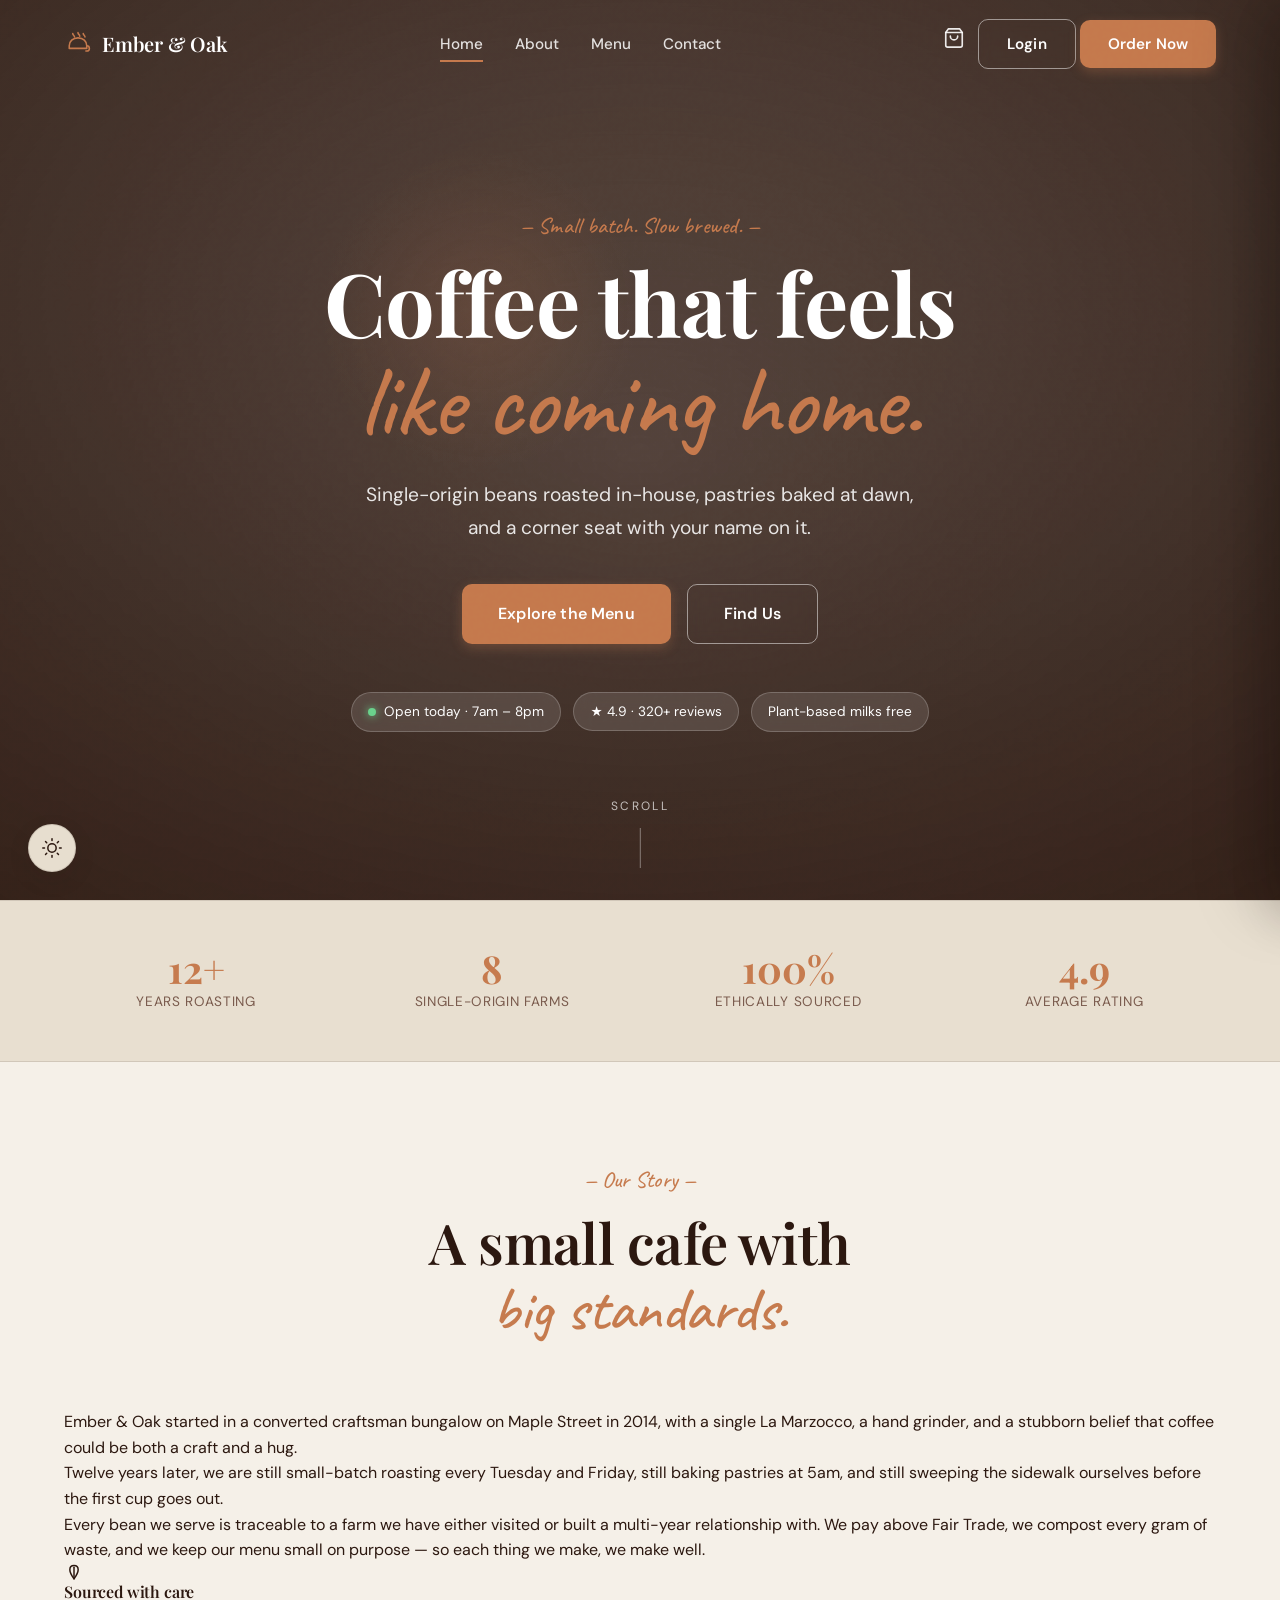
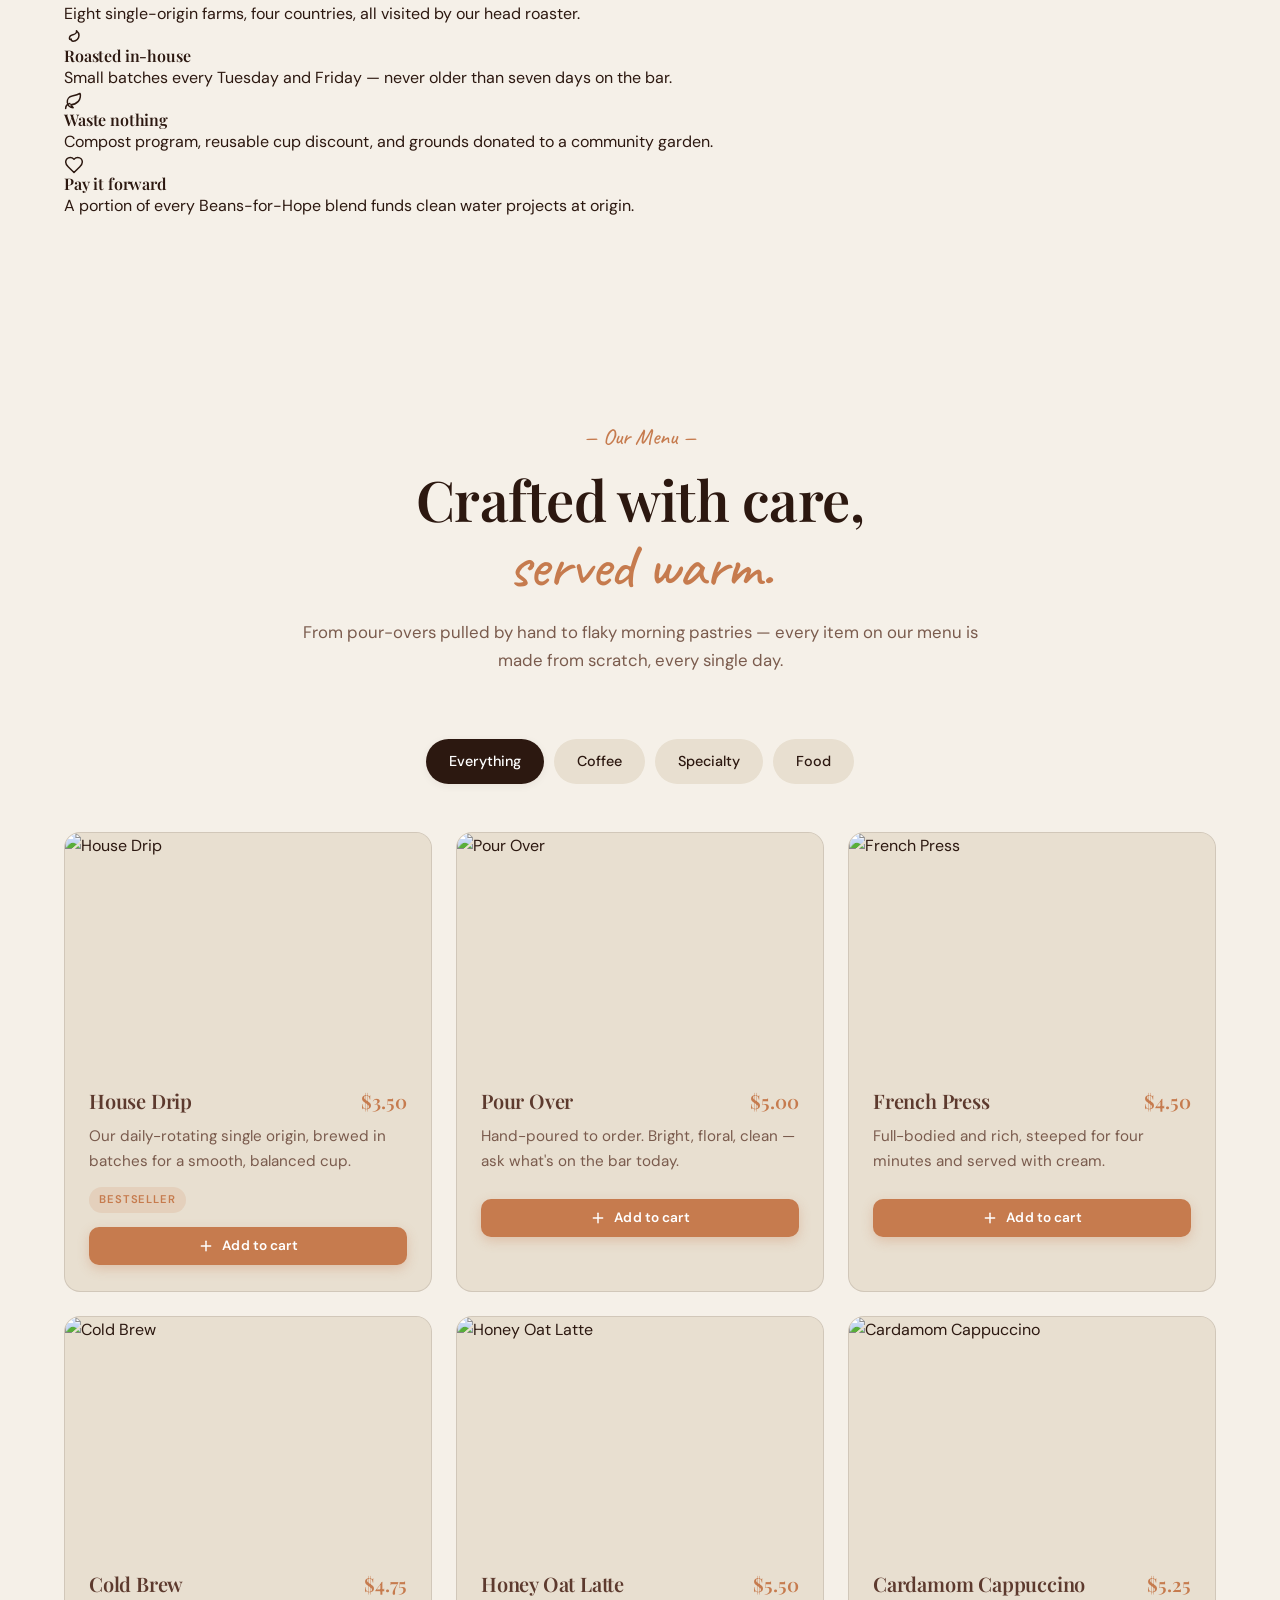
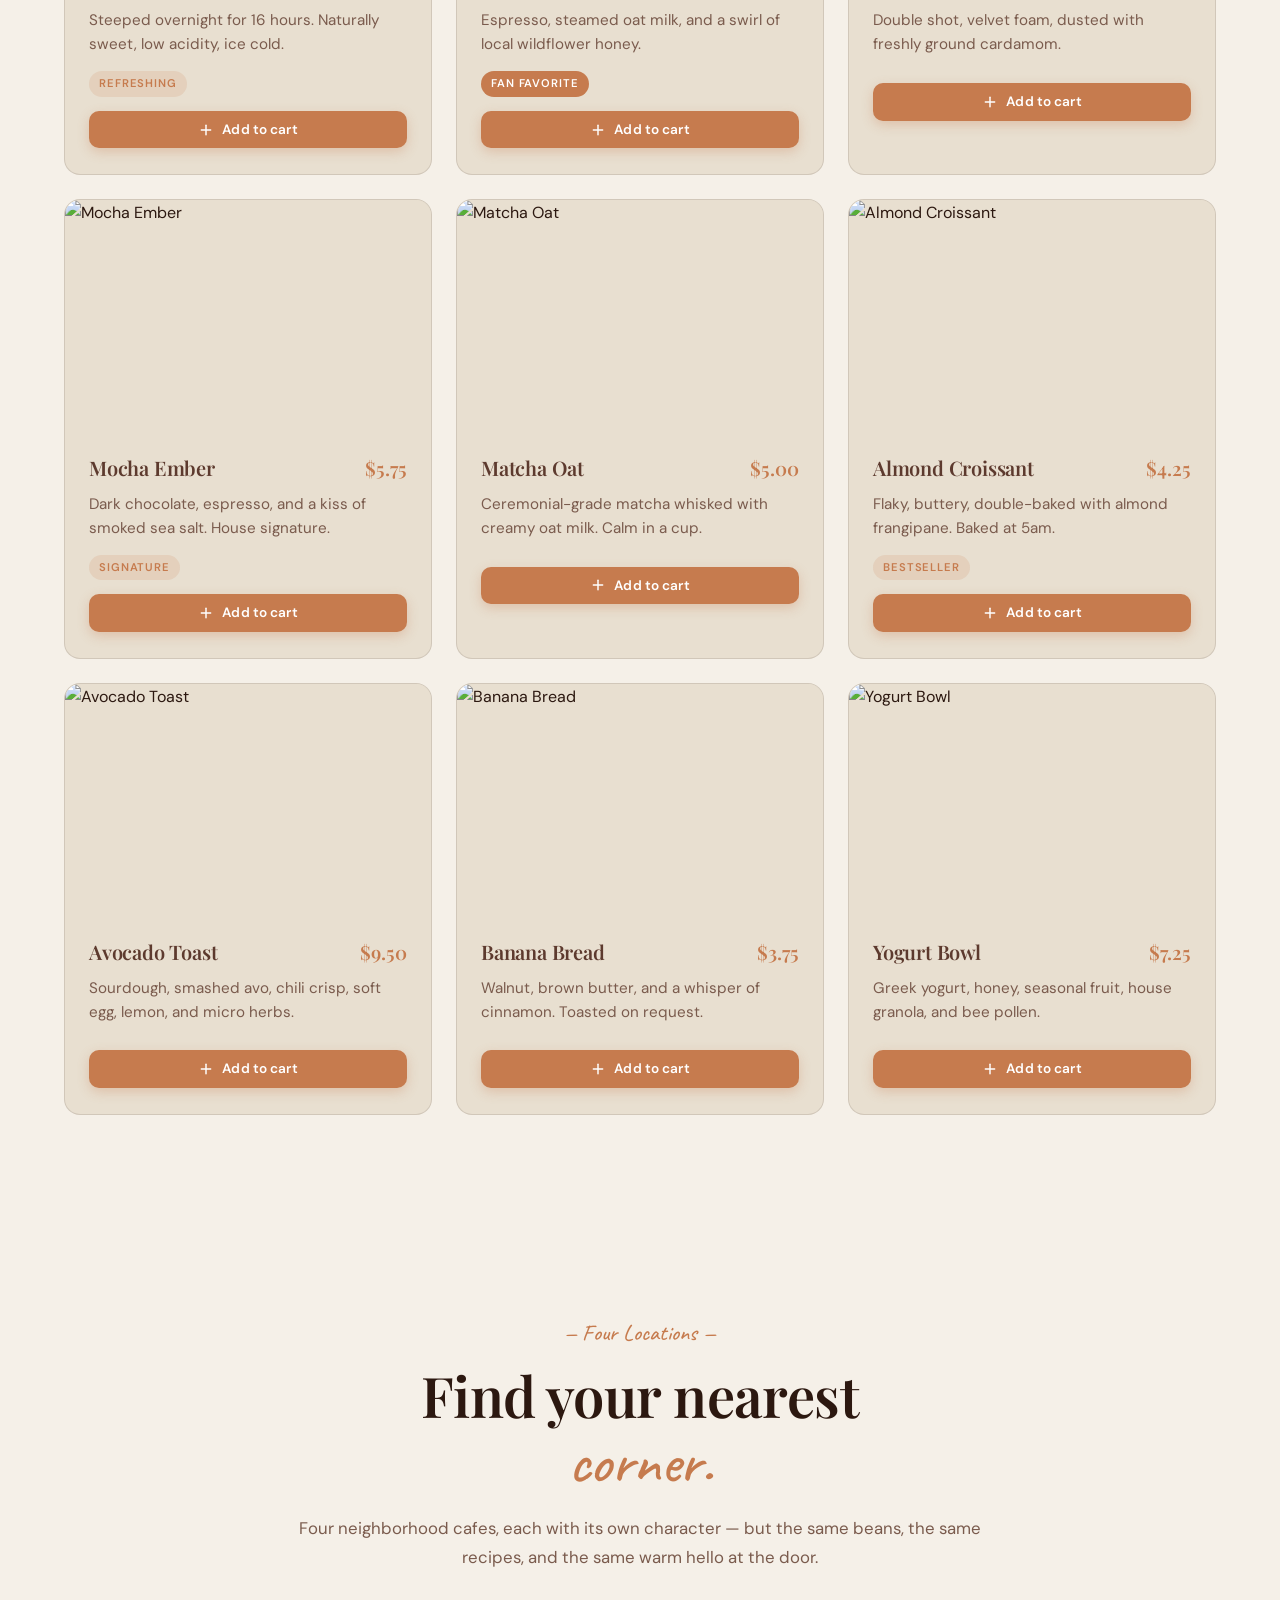
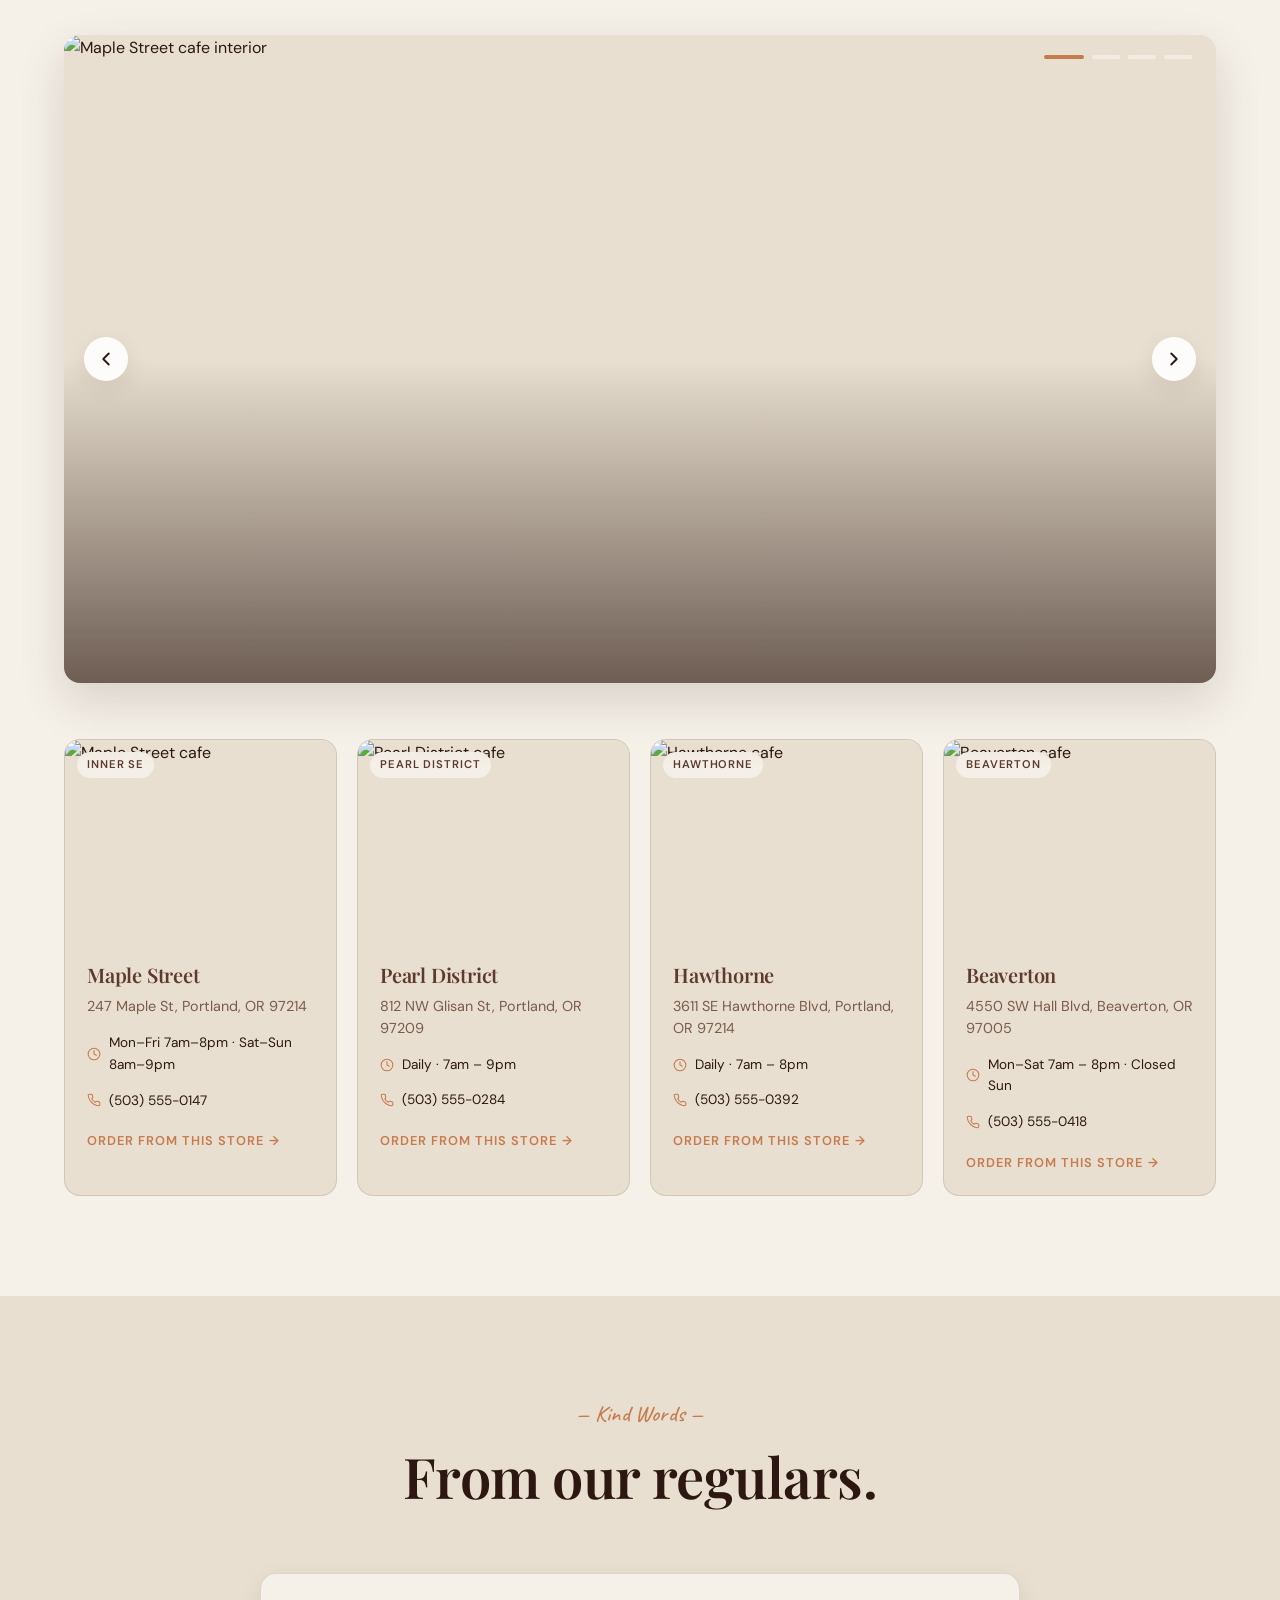
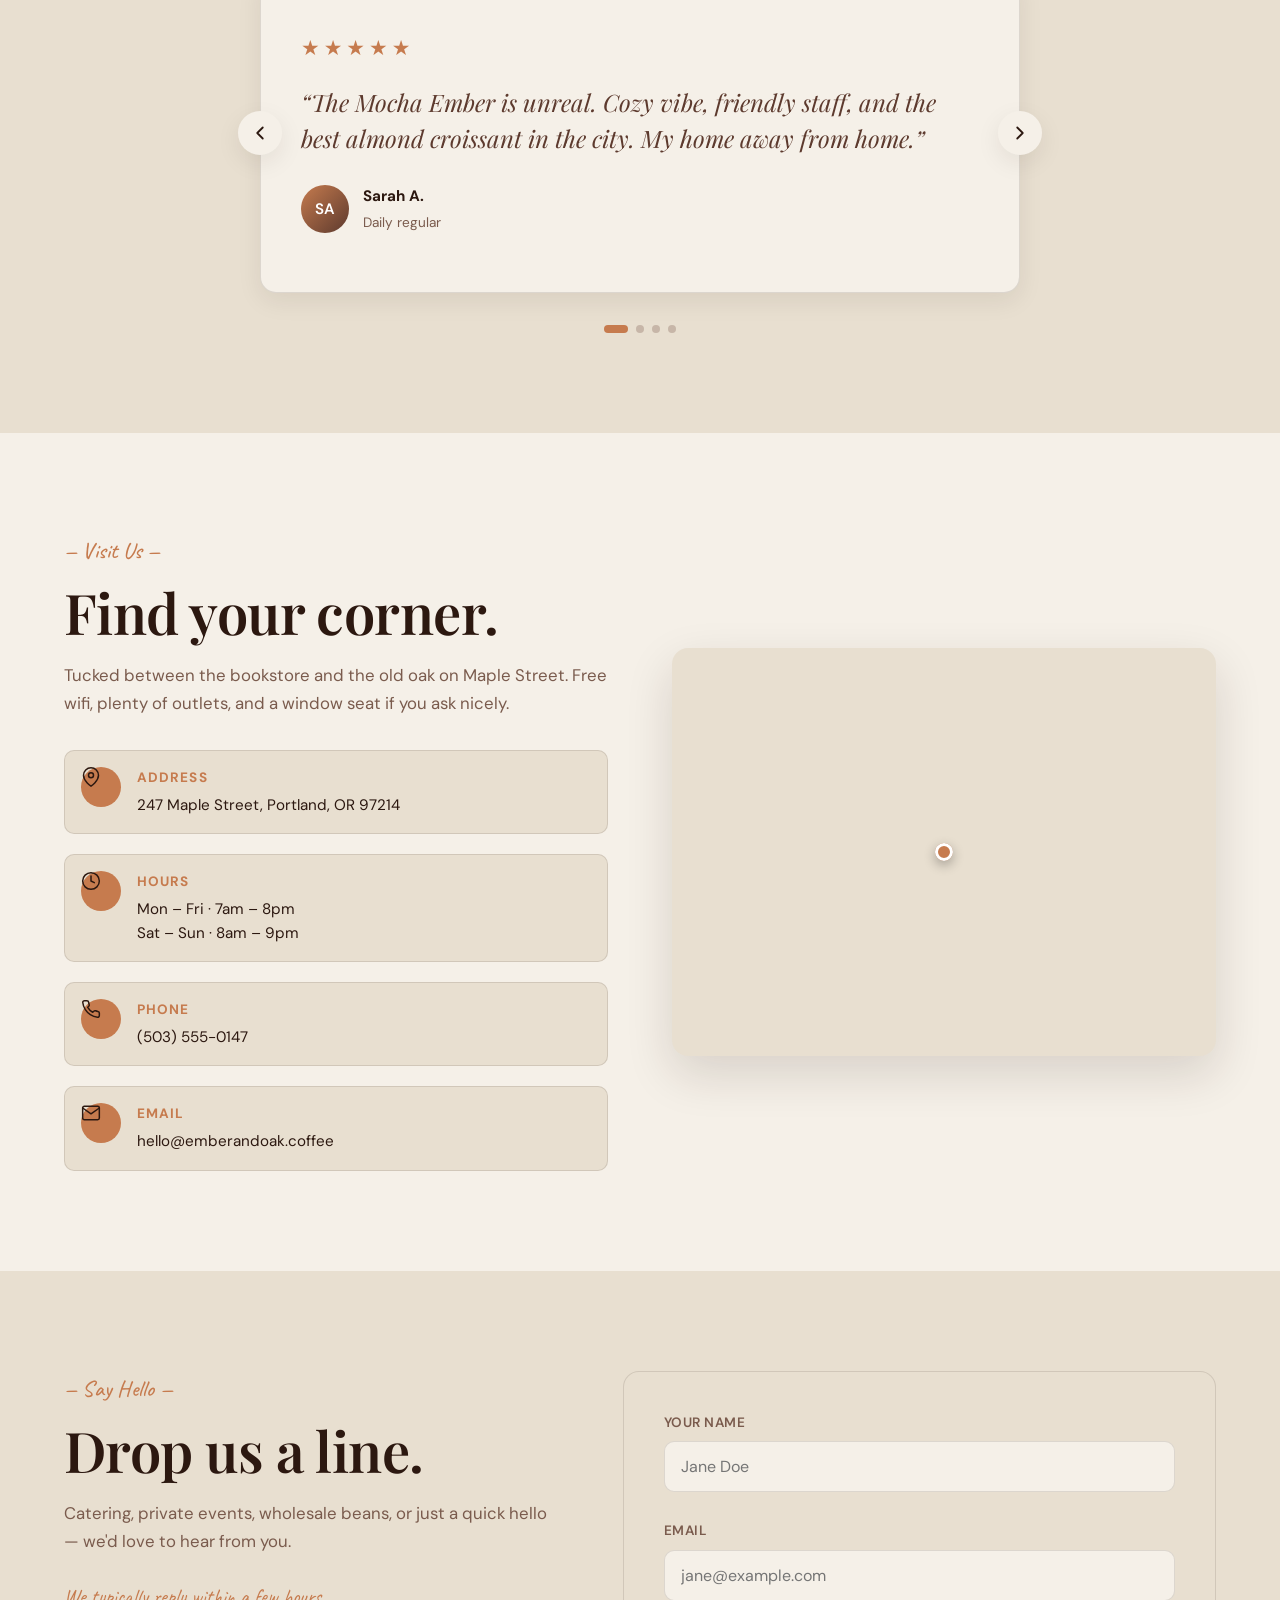
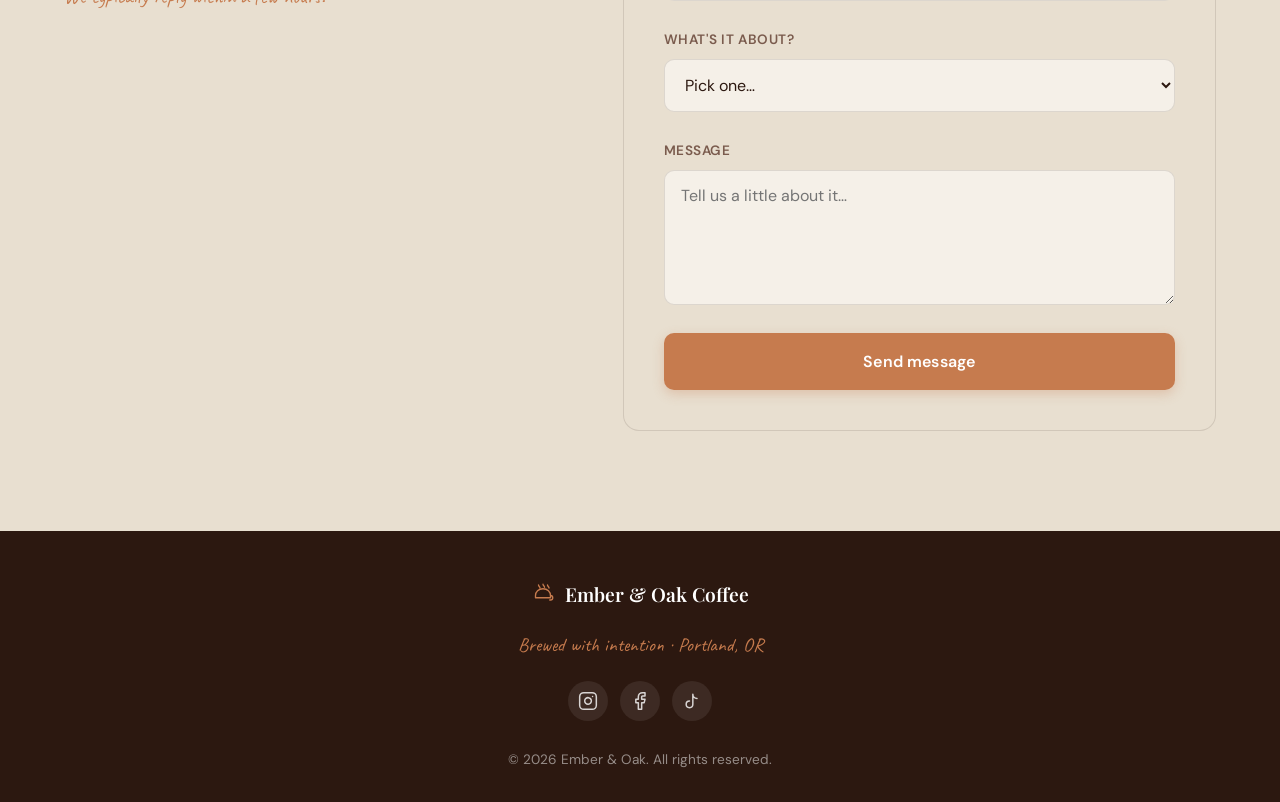
==== commit ff7f587d: "Fix: add favicon tags to index.html + update admin reset URL to Cloudflare Co-Authored-By: Claude Co" ====
--- a/index.html
+++ b/index.html
@@ -5,6 +5,12 @@
   <meta name="viewport" content="width=device-width, initial-scale=1.0" />
   <meta name="description" content="Ember & Oak Coffee — a cozy Third Wave coffee house serving single-origin coffee, specialty drinks, and homemade pastries." />
   <title>Ember & Oak Coffee — Brewed with Intention</title>
+
+  <link rel="icon" href="favicon.ico" sizes="48x48">
+  <link rel="icon" href="favicon.svg" type="image/svg+xml">
+  <link rel="apple-touch-icon" href="apple-touch-icon.png">
+  <link rel="manifest" href="site.webmanifest">
+  <meta name="theme-color" content="#2C1810">
 
   <link rel="preconnect" href="https://fonts.googleapis.com" />
   <link rel="preconnect" href="https://fonts.gstatic.com" crossorigin />
@@ -343,8 +349,13 @@
           <span class="btn__spinner" aria-hidden="true"></span>
         </button>
 
+        <input type="text" name="website" class="anti-bot" tabindex="-1" autocomplete="off" aria-hidden="true">
+
         <p class="form__success" id="formSuccess" hidden>
           ✓ Thanks! Your message is on its way. We'll be in touch soon.
+        </p>
+        <p class="form__submit-error" id="formSubmitError" hidden>
+          Something went wrong. Please try again or email us directly.
         </p>
       </form>
     </div>
@@ -571,6 +582,8 @@
             <textarea id="co-notes" name="notes" rows="2" placeholder="Extra foam, less sugar, etc."></textarea>
           </div>
 
+          <input type="text" name="fax_number" class="anti-bot" tabindex="-1" autocomplete="off" aria-hidden="true">
+
           <div class="checkout__summary">
             <div class="checkout__summary-row">
               <span>Items</span>
@@ -605,7 +618,7 @@
     </div>
   </div>
 
-  <!-- ===== AUTH MODAL (login / signup, demo only) ===== -->
+  <!-- ===== AUTH MODAL (login / signup, real Supabase Auth) ===== -->
   <div class="auth-modal" id="authModal" hidden role="dialog" aria-modal="true" aria-labelledby="authTitle">
     <div class="modal__backdrop" data-action="close-auth"></div>
     <div class="modal__dialog auth" role="document">
@@ -623,7 +636,6 @@
         <div class="auth__pane is-active" data-auth-pane="login">
           <p class="eyebrow">— Welcome back —</p>
           <h2 class="auth__title" id="authTitle">Log in to your account</h2>
-          <p class="checkout__sub">Demo only — no real account is created or stored.</p>
 
           <form class="form" id="loginForm" novalidate>
             <div class="form__group">
@@ -637,7 +649,9 @@
               <span class="form__error" data-error-for="password"></span>
             </div>
             <button type="submit" class="btn btn--primary btn--lg btn--block">Log in</button>
-            <p class="form__legal">This is a UI mock. Real auth arrives with the database (Phase 2).</p>
+            <p class="auth__links">
+              <a href="#" id="forgotPassword">Forgot password?</a>
+            </p>
           </form>
         </div>
 
@@ -645,7 +659,6 @@
         <div class="auth__pane" data-auth-pane="signup">
           <p class="eyebrow">— Join us —</p>
           <h2 class="auth__title">Create an account</h2>
-          <p class="checkout__sub">Demo only — no real account is created or stored.</p>
 
           <form class="form" id="signupForm" novalidate>
             <div class="form__group">
@@ -659,12 +672,19 @@
               <span class="form__error" data-error-for="email"></span>
             </div>
             <div class="form__group">
+              <label for="signup-phone">Phone number</label>
+              <input type="tel" id="signup-phone" name="phone" placeholder="(503) 555-0123" autocomplete="tel" />
+              <span class="form__error" data-error-for="phone"></span>
+            </div>
+            <div class="form__group">
               <label for="signup-password">Password</label>
               <input type="password" id="signup-password" name="password" placeholder="8+ characters" autocomplete="new-password" required minlength="8" />
               <span class="form__error" data-error-for="password"></span>
             </div>
             <button type="submit" class="btn btn--primary btn--lg btn--block">Create account</button>
-            <p class="form__legal">This is a UI mock. Real auth arrives with the database (Phase 2).</p>
+            <p class="auth__links">
+              <a href="#" id="goToLogin">Already have an account? Log in</a>
+            </p>
           </form>
         </div>
       </div>
@@ -674,6 +694,7 @@
   <script src="supabase-config.js"></script>
   <script src="https://cdn.jsdelivr.net/npm/@supabase/supabase-js@2"></script>
   <script src="data.js"></script>
+  <script src="menu-db.js"></script>
   <script src="script.js"></script>
 </body>
 </html>
--- a/styles.css
+++ b/styles.css
@@ -604,6 +604,46 @@
   color: var(--copper);
 }
 .tag--accent { background: var(--copper); color: var(--steam); }
+
+.tag--soldout {
+  background: rgba(192, 57, 43, 0.12);
+  color: #b23a2f;
+  border: 1px solid rgba(192, 57, 43, 0.25);
+}
+body.dark .tag--soldout {
+  color: #e74c3c;
+  background: rgba(231, 76, 60, 0.12);
+}
+
+/* Sold-out menu card */
+.menu-card.is-soldout {
+  opacity: 0.6;
+  pointer-events: none;
+}
+.menu-card.is-soldout .menu-card__add {
+  background: var(--muted);
+  cursor: not-allowed;
+  opacity: 0.5;
+}
+
+.menu-card__sold-overlay {
+  position: absolute;
+  inset: 0;
+  background: rgba(44, 24, 16, 0.6);
+  display: flex;
+  align-items: center;
+  justify-content: center;
+  font-family: var(--font-head);
+  font-size: 1.1rem;
+  font-weight: 700;
+  color: var(--steam);
+  letter-spacing: 0.08em;
+  text-transform: uppercase;
+  border-radius: var(--radius) var(--radius) 0 0;
+}
+body.dark .menu-card__sold-overlay {
+  background: rgba(0, 0, 0, 0.6);
+}
 
 .menu-card__add {
   margin-top: 14px;
@@ -947,6 +987,31 @@
   color: #6cd28e;
   background: rgba(108, 210, 142, 0.1);
 }
+.form__submit-error {
+  margin-top: 16px;
+  text-align: center;
+  padding: 14px;
+  background: rgba(192, 57, 43, 0.12);
+  color: #c0392b;
+  border-radius: var(--radius-sm);
+  border: 1px solid rgba(192, 57, 43, 0.3);
+  font-weight: 500;
+  animation: fadeUp 0.4s var(--ease);
+}
+body.dark .form__submit-error {
+  color: #e74c3c;
+  background: rgba(192, 57, 43, 0.1);
+}
+.anti-bot {
+  position: absolute;
+  left: -9999px;
+  opacity: 0;
+  height: 0;
+  width: 0;
+  overflow: hidden;
+  pointer-events: none;
+  tab-index: -1;
+}
 
 /* ===== FOOTER ===== */
 .footer {
@@ -2157,6 +2222,19 @@
 }
 body.dark .auth__title { color: var(--steam); }
 
+.auth__links {
+  margin-top: 12px;
+  text-align: center;
+}
+.auth__links a {
+  font-size: 0.84rem;
+  color: var(--copper);
+  font-weight: 600;
+  text-decoration: none;
+  transition: color 0.2s var(--ease);
+}
+.auth__links a:hover { color: var(--copper-dark); }
+
 .form__legal {
   font-size: 0.78rem;
   color: var(--muted);
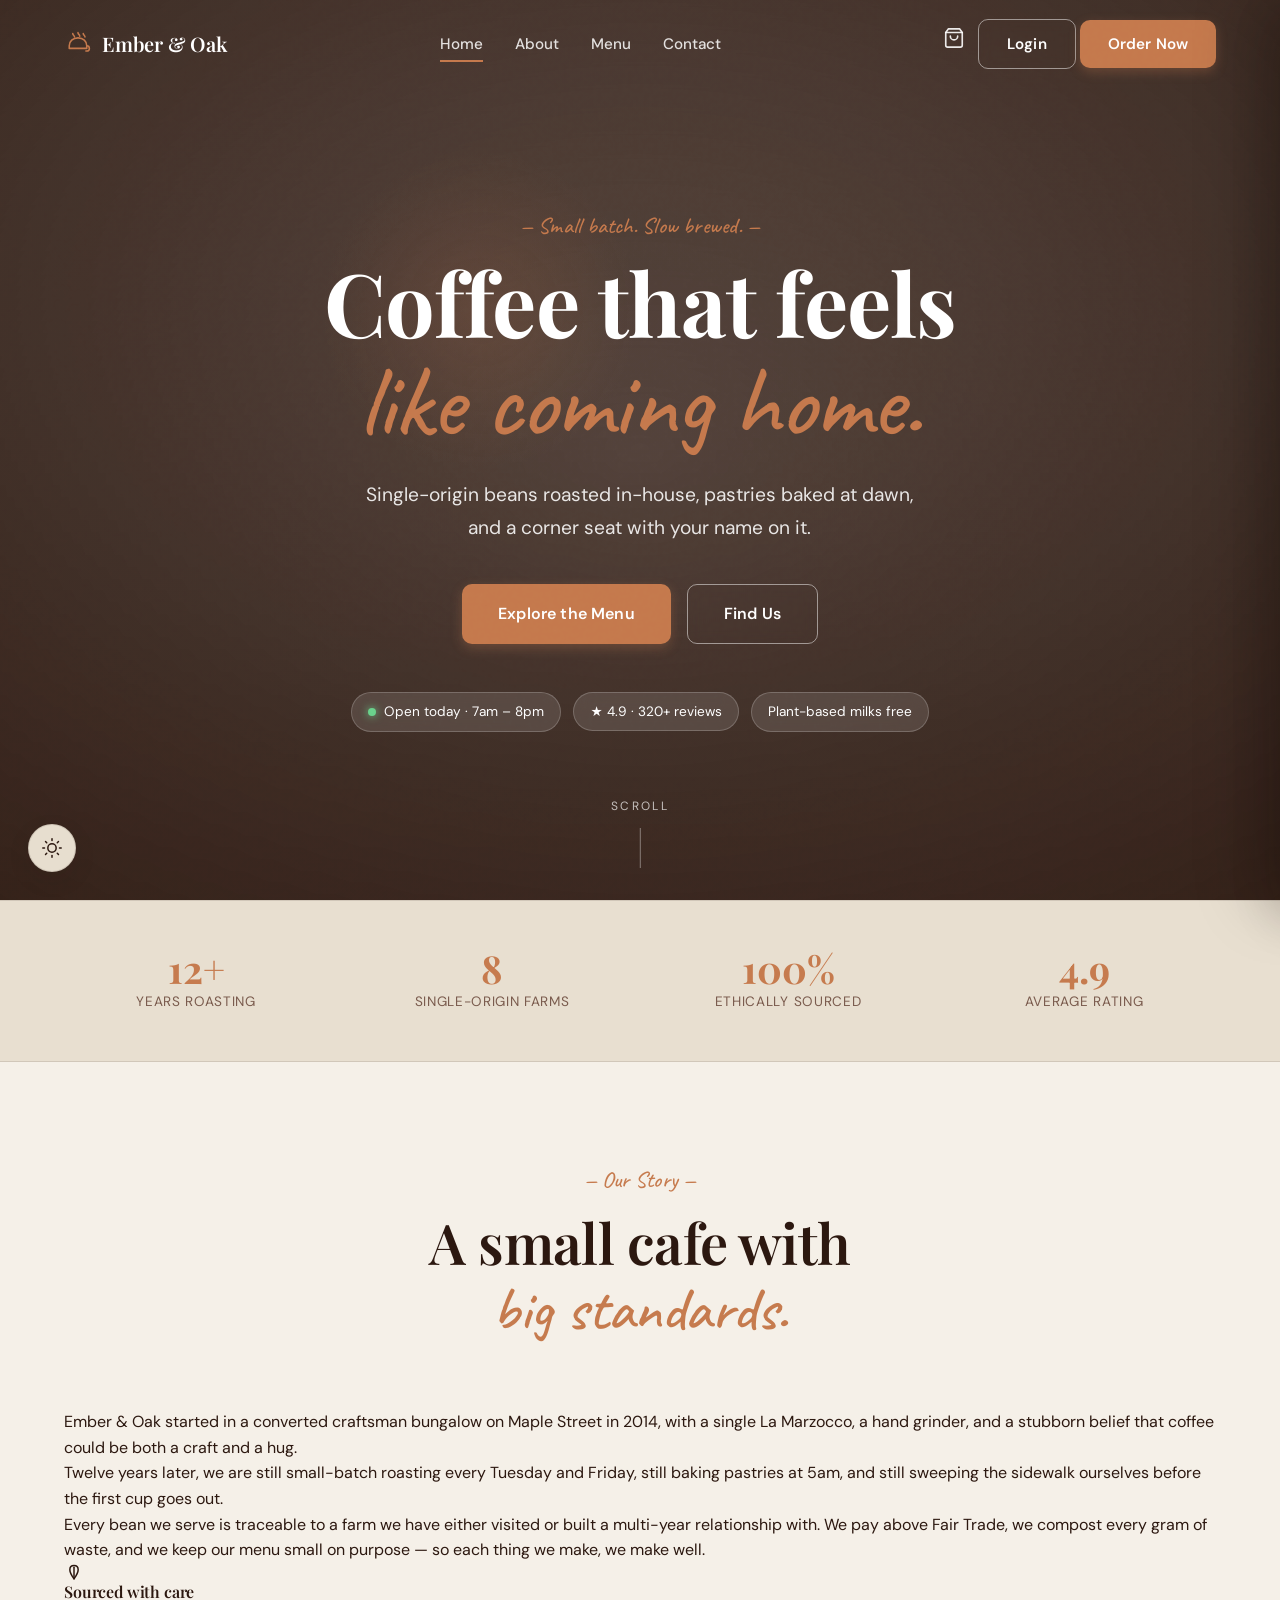
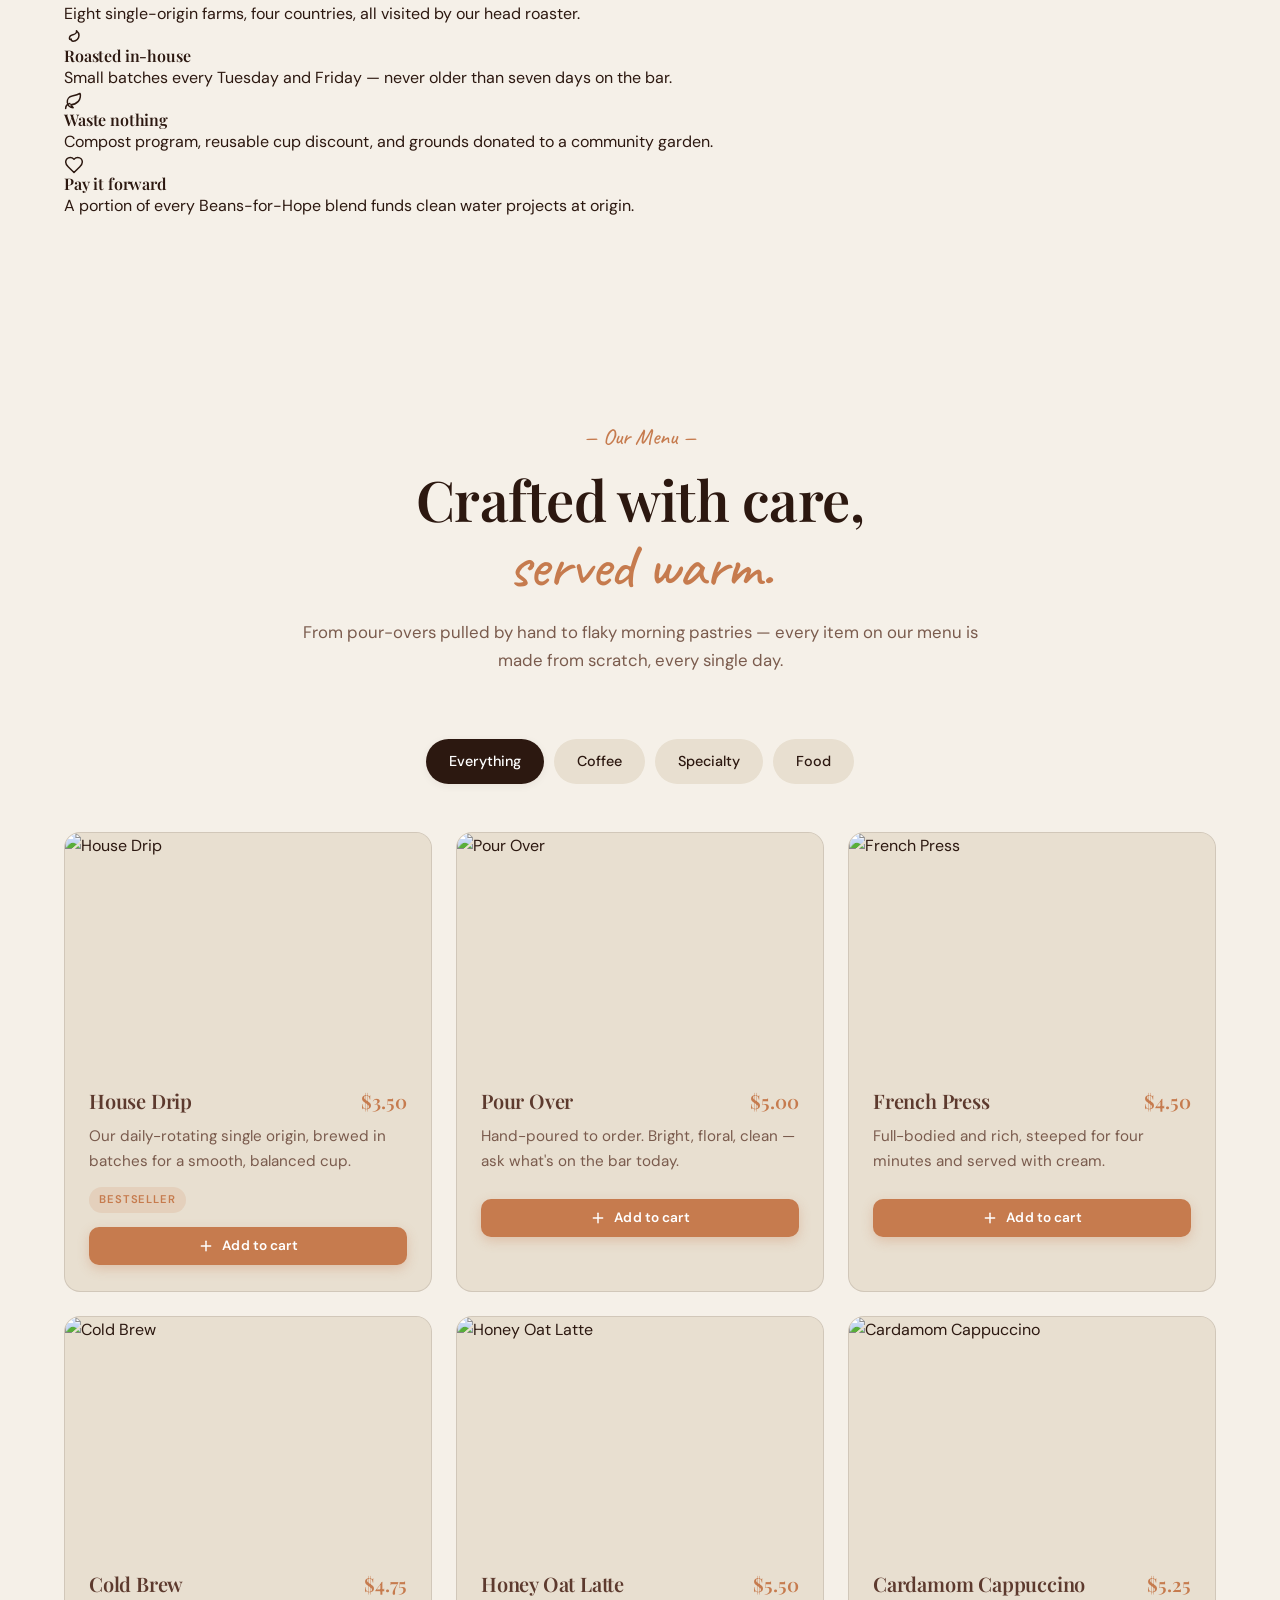
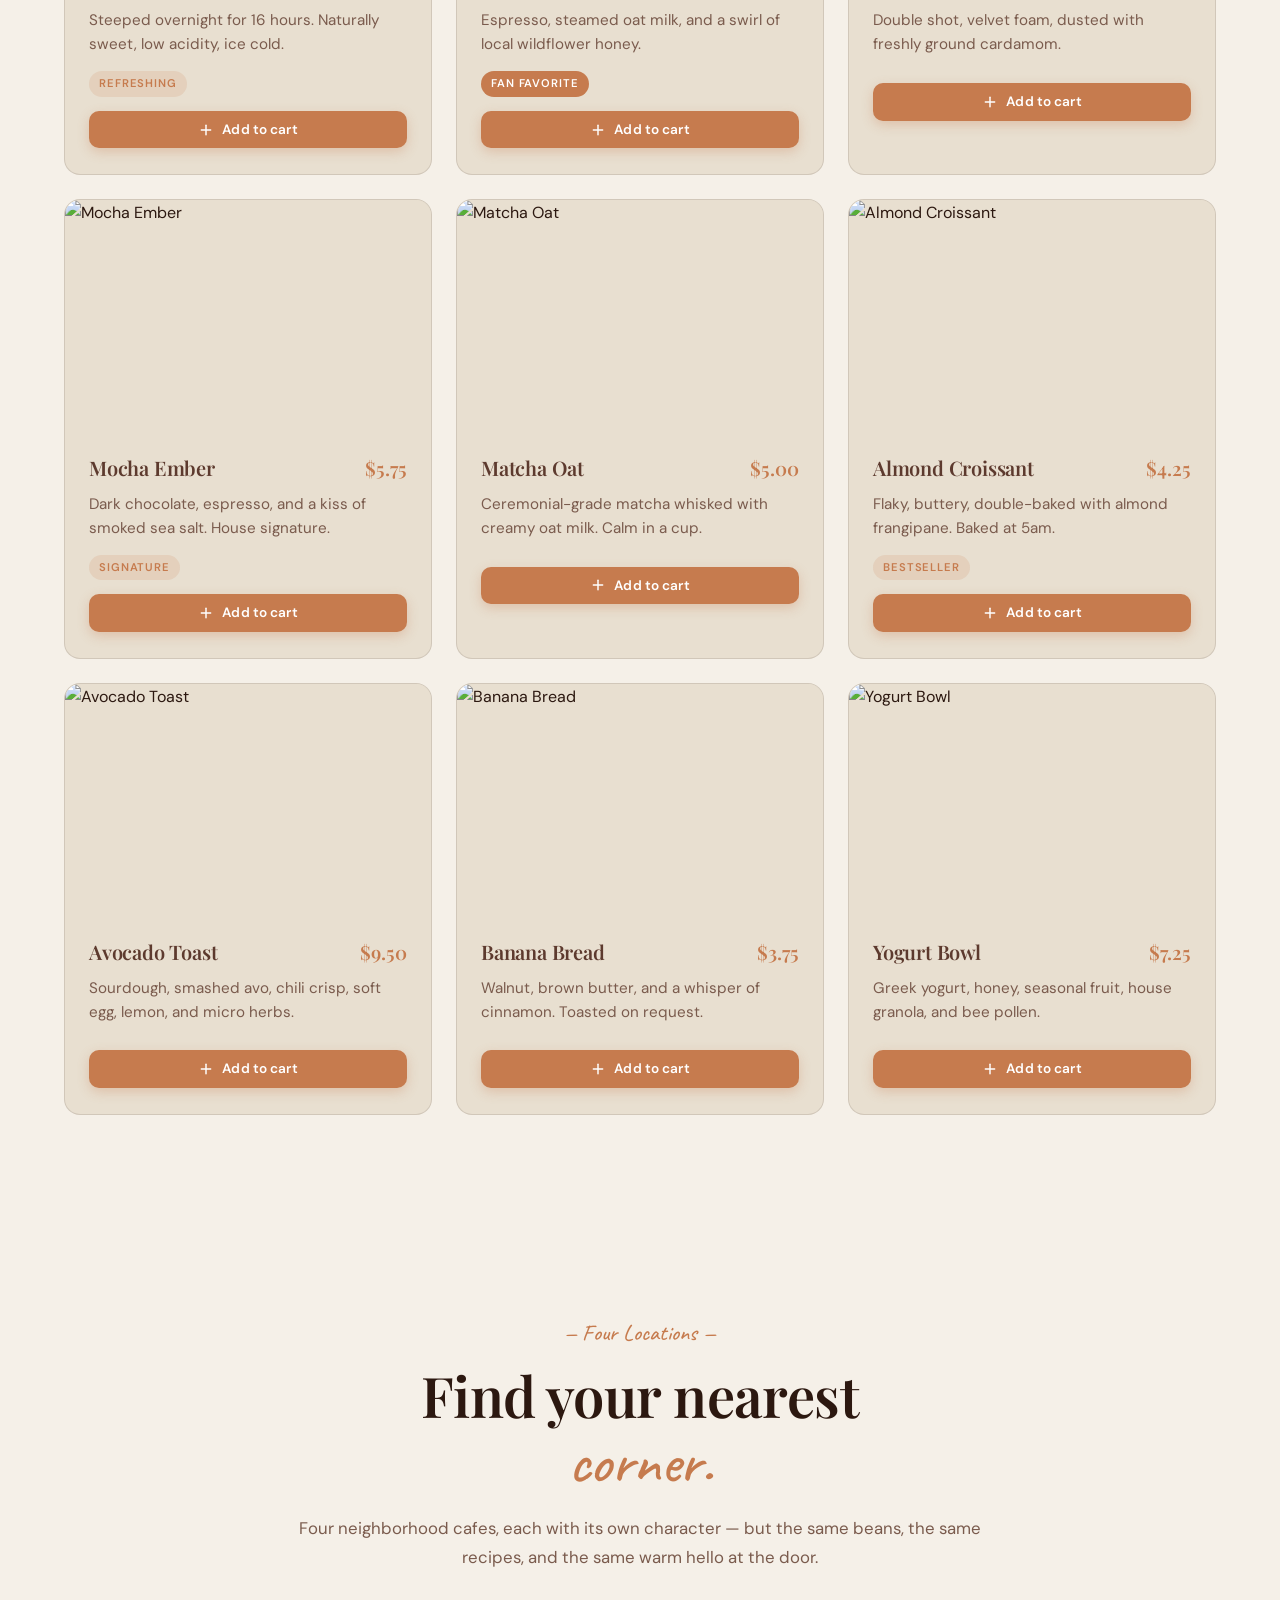
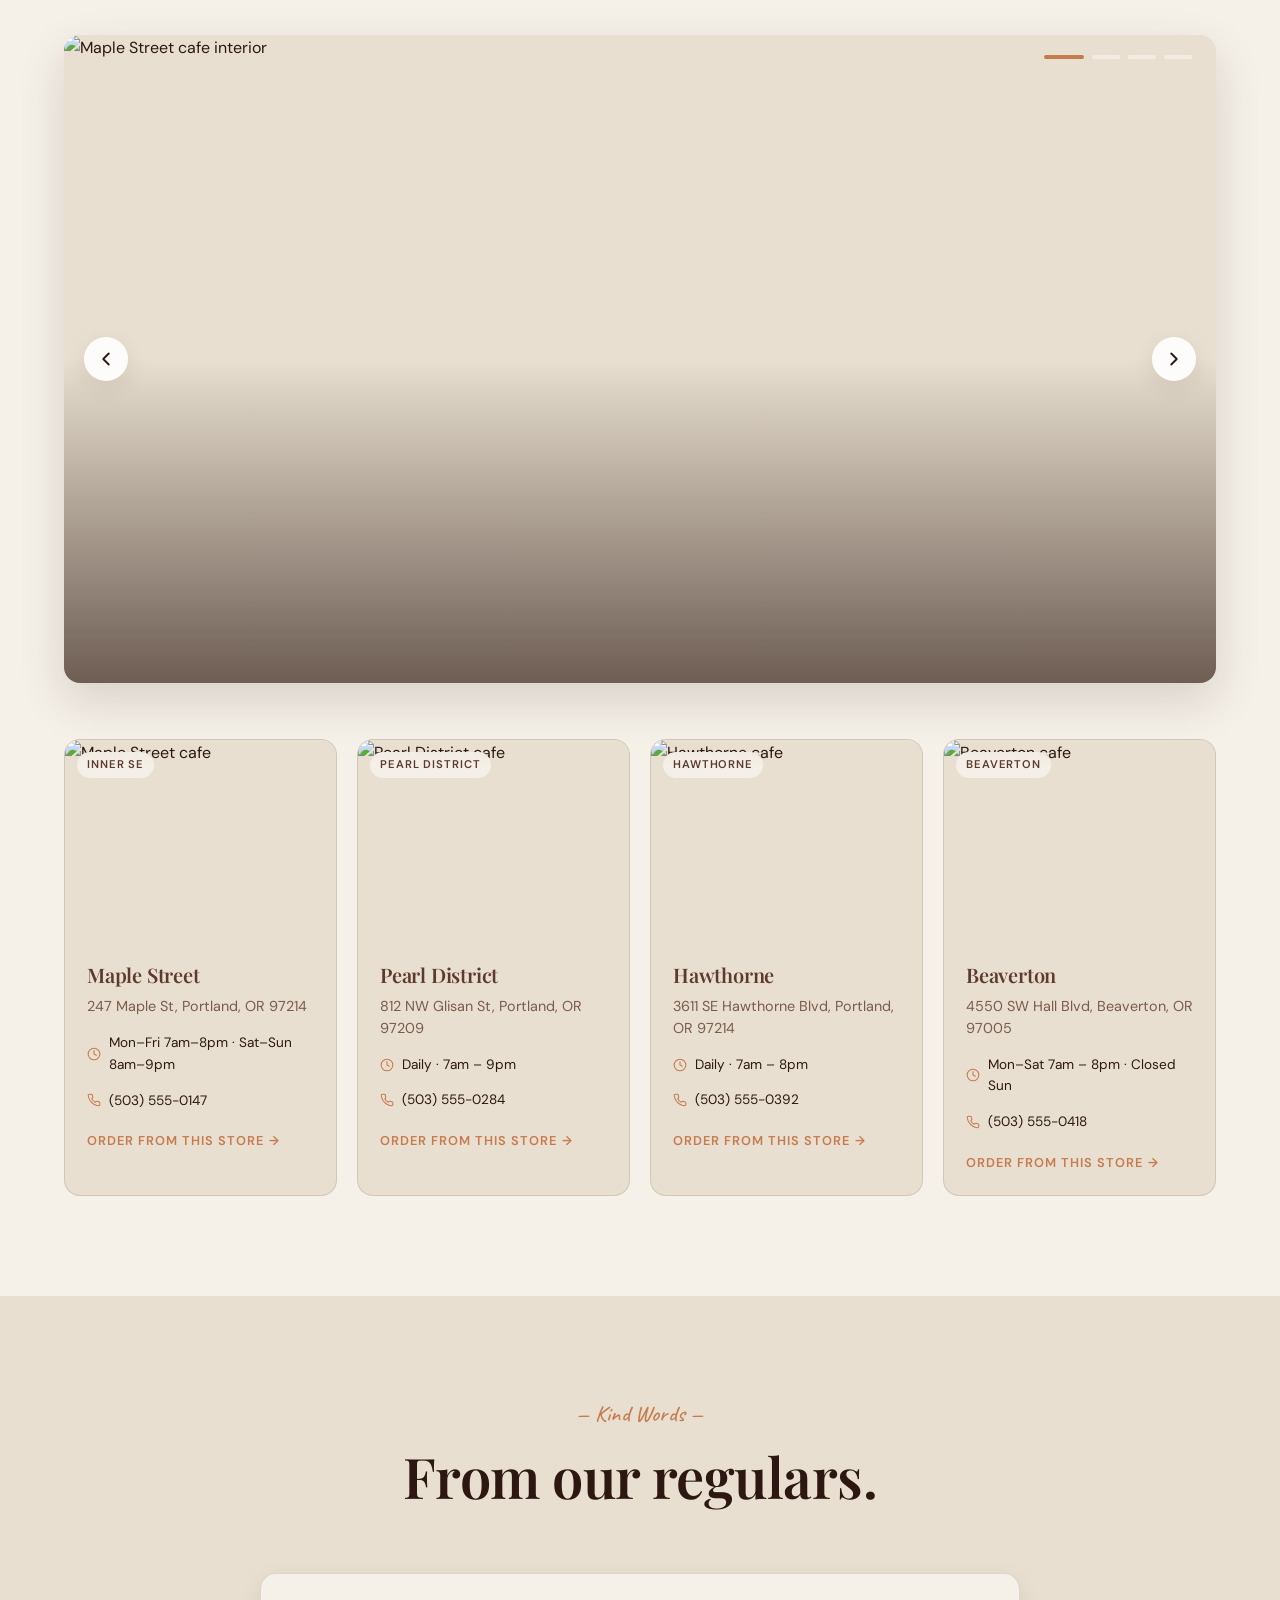
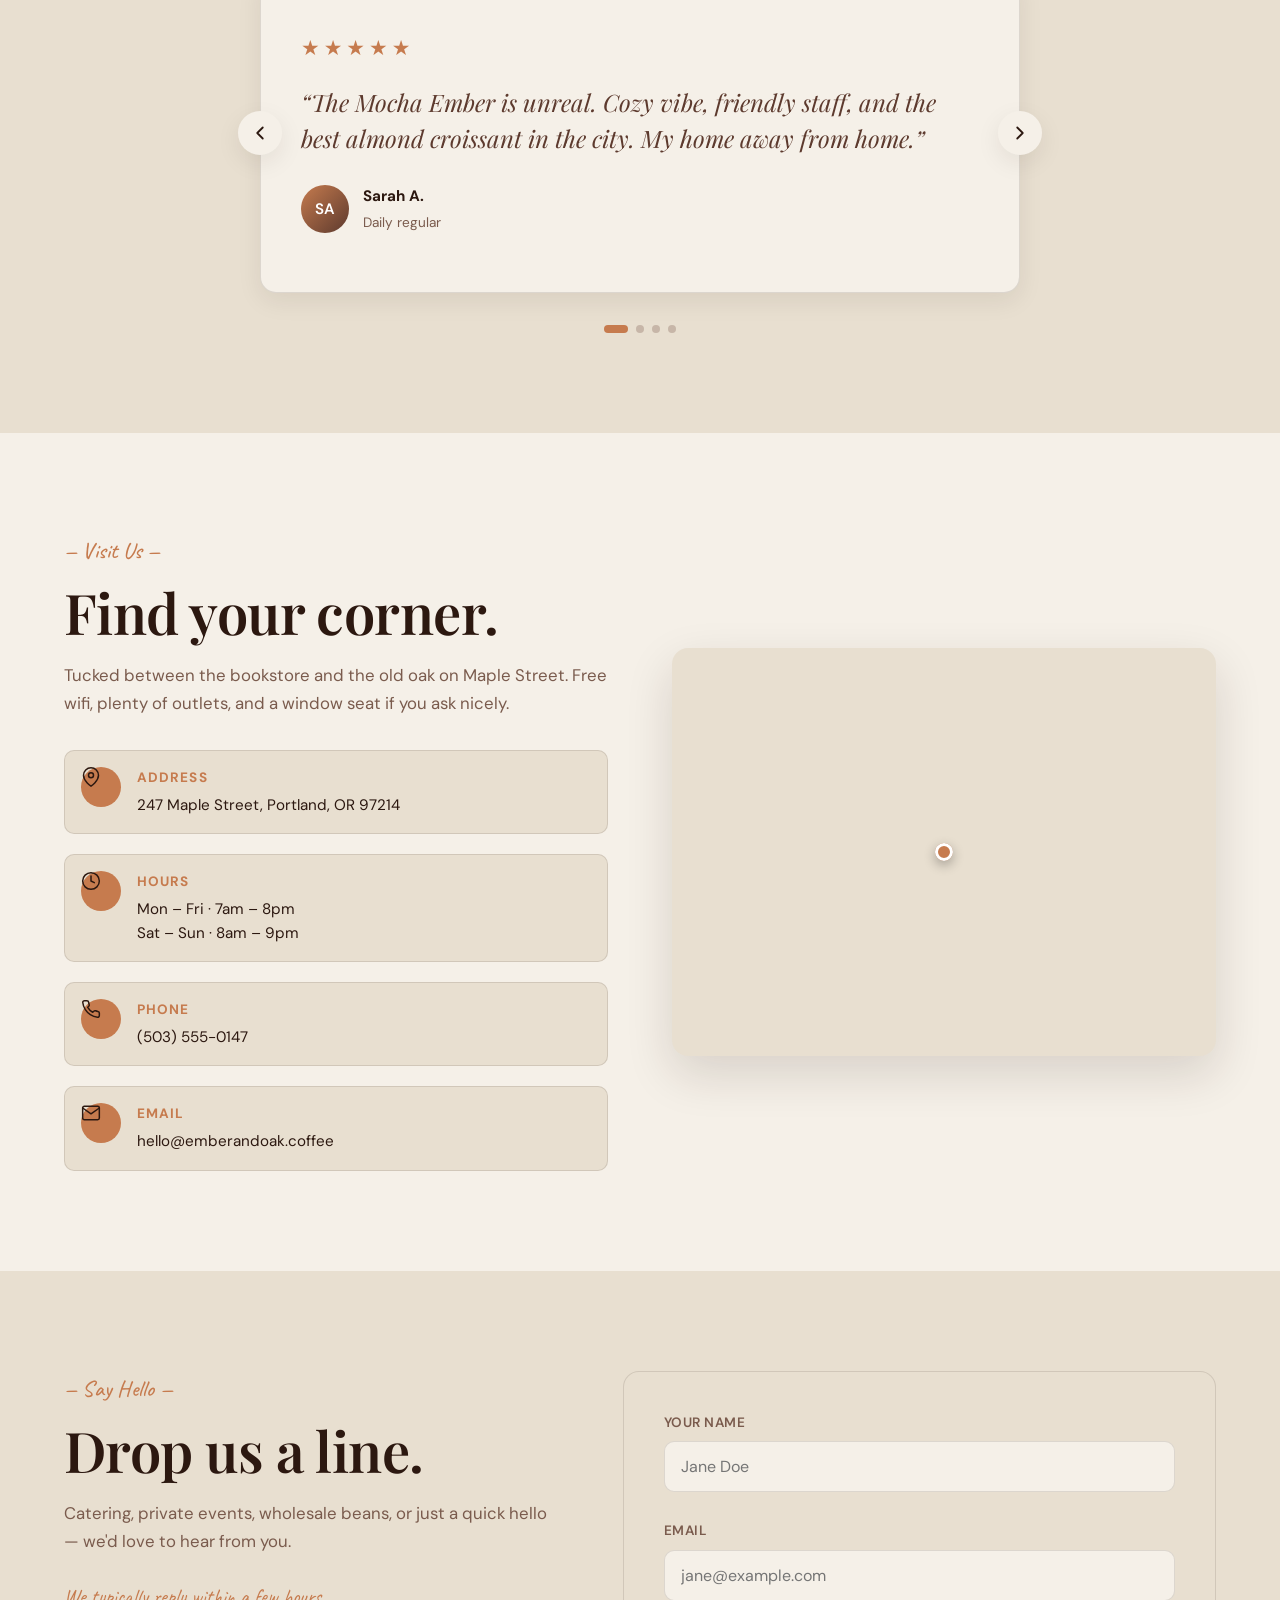
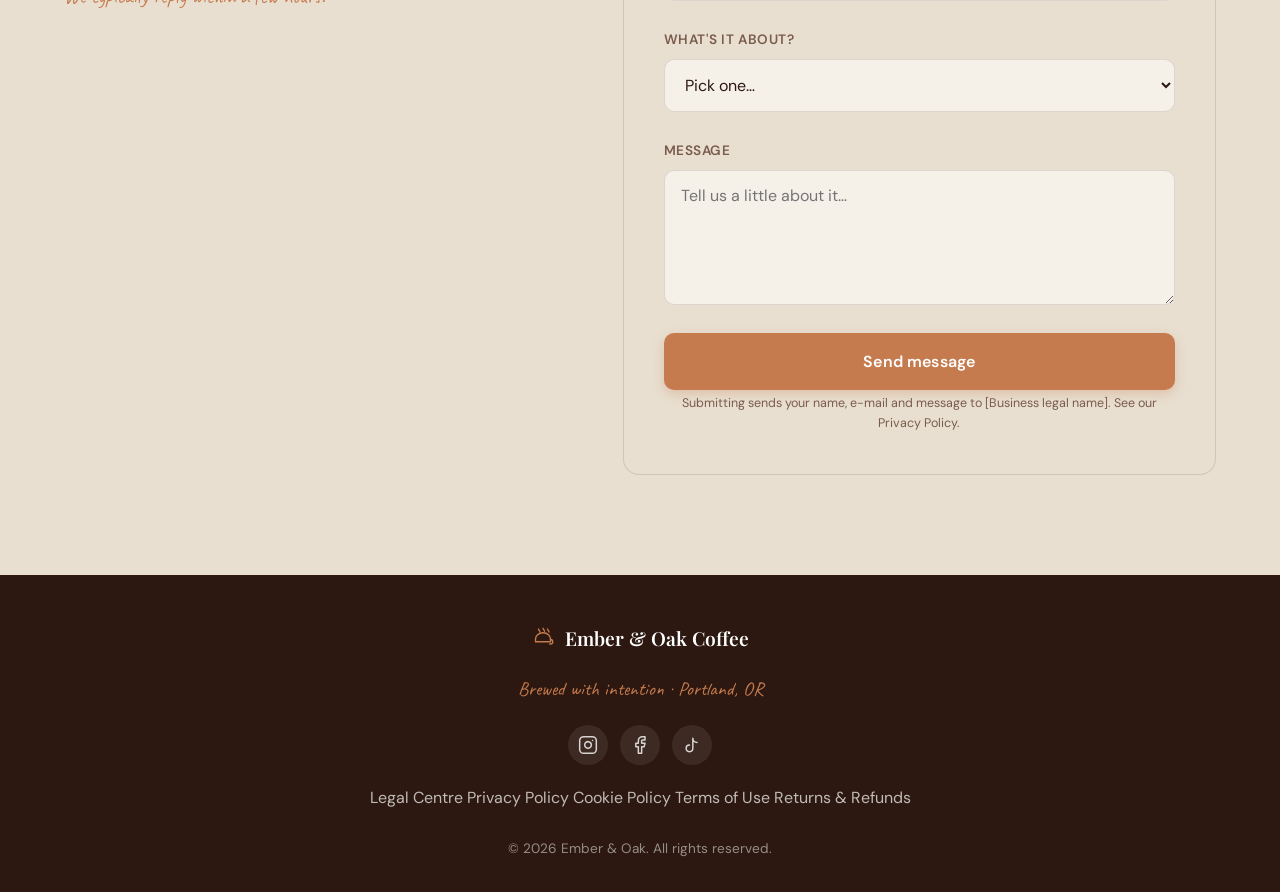
==== commit 4ed8f091: "Add SEO: Open Graph, Twitter Card, Schema.org structured data - Social preview image (1200x630) with" ====
--- a/index.html
+++ b/index.html
@@ -11,6 +11,51 @@
   <link rel="apple-touch-icon" href="apple-touch-icon.png">
   <link rel="manifest" href="site.webmanifest">
   <meta name="theme-color" content="#2C1810">
+
+  <!-- Open Graph -->
+  <meta property="og:type" content="website">
+  <meta property="og:title" content="Ember & Oak Coffee — Brewed with Intention">
+  <meta property="og:description" content="A cozy Third Wave coffee house serving single-origin coffee, specialty drinks, and homemade pastries.">
+  <meta property="og:image" content="og-image.png">
+  <meta property="og:url" content="https://ember-and-oak-1va.pages.dev/">
+  <meta property="og:site_name" content="Ember & Oak Coffee">
+
+  <!-- Twitter Card -->
+  <meta name="twitter:card" content="summary_large_image">
+  <meta name="twitter:title" content="Ember & Oak Coffee — Brewed with Intention">
+  <meta name="twitter:description" content="A cozy Third Wave coffee house serving single-origin coffee, specialty drinks, and homemade pastries.">
+  <meta name="twitter:image" content="og-image.png">
+
+  <!-- Schema.org structured data -->
+  <script type="application/ld+json">
+  {
+    "@context": "https://schema.org",
+    "@type": "CoffeeShop",
+    "name": "Ember & Oak Coffee",
+    "description": "A cozy Third Wave coffee house serving single-origin coffee, specialty drinks, and homemade pastries.",
+    "url": "https://ember-and-oak-1va.pages.dev/",
+    "image": "https://ember-and-oak-1va.pages.dev/og-image.png",
+    "priceRange": "$$",
+    "servesCuisine": "Coffee",
+    "telephone": "[Phone]",
+    "address": {
+      "@type": "PostalAddress",
+      "streetAddress": "[Address]",
+      "addressLocality": "[City]",
+      "addressRegion": "[Region]",
+      "postalCode": "[Postal Code]",
+      "addressCountry": "[Country]"
+    },
+    "openingHoursSpecification": [
+      {
+        "@type": "OpeningHoursSpecification",
+        "dayOfWeek": ["Monday","Tuesday","Wednesday","Thursday","Friday","Saturday","Sunday"],
+        "opens": "07:00",
+        "closes": "19:00"
+      }
+    ]
+  }
+  </script>
 
   <link rel="preconnect" href="https://fonts.googleapis.com" />
   <link rel="preconnect" href="https://fonts.gstatic.com" crossorigin />
@@ -351,6 +396,8 @@
 
         <input type="text" name="website" class="anti-bot" tabindex="-1" autocomplete="off" aria-hidden="true">
 
+        <p class="form__legal">Submitting sends your name, e-mail and message to <span class="ph">[Business legal name]</span>. See our <a href="../legal/privacy-policy.html">Privacy Policy</a>.</p>
+
         <p class="form__success" id="formSuccess" hidden>
           ✓ Thanks! Your message is on its way. We'll be in touch soon.
         </p>
@@ -385,6 +432,13 @@
         <a href="#" aria-label="TikTok">
           <svg viewBox="0 0 24 24" width="20" height="20" fill="none" stroke="currentColor" stroke-width="1.8" stroke-linecap="round" stroke-linejoin="round"><path d="M9 12a4 4 0 1 0 4 4V4a5 5 0 0 0 5 5"/></svg>
         </a>
+      </div>
+      <div class="footer__legal" aria-label="Legal documents">
+        <a href="../legal/index.html">Legal Centre</a>
+        <a href="../legal/privacy-policy.html">Privacy Policy</a>
+        <a href="../legal/cookie-policy.html">Cookie Policy</a>
+        <a href="../legal/terms.html">Terms of Use</a>
+        <a href="../legal/return-policy.html">Returns &amp; Refunds</a>
       </div>
       <p class="footer__copy">© 2026 Ember &amp; Oak. All rights reserved.</p>
     </div>
@@ -599,7 +653,7 @@
             <span class="btn__label">Place order</span>
             <span class="btn__spinner" aria-hidden="true"></span>
           </button>
-          <p class="form__legal">Demo only — no real order is placed.</p>
+          <p class="form__legal">By placing this order you accept the <a href="../legal/distance-selling-contract.html">Distance Selling Contract</a> and our <a href="../legal/return-policy.html">Return &amp; Refund Policy</a>.</p>
         </form>
       </div>
 
@@ -682,11 +736,31 @@
               <span class="form__error" data-error-for="password"></span>
             </div>
             <button type="submit" class="btn btn--primary btn--lg btn--block">Create account</button>
+            <p class="form__legal">Creating an account means you accept the <a href="../legal/terms.html">Terms of Use</a> and our <a href="../legal/privacy-policy.html">Privacy Policy</a>. For marketing messages we ask separately.</p>
             <p class="auth__links">
               <a href="#" id="goToLogin">Already have an account? Log in</a>
             </p>
           </form>
         </div>
+      </div>
+    </div>
+  </div>
+
+  <!-- ===== COOKIE CONSENT BANNER ===== -->
+  <div class="cookie-banner" id="cookieBanner" hidden role="region" aria-label="Cookie consent">
+    <div class="cookie-banner__inner">
+      <div class="cookie-banner__text">
+        <strong>Your privacy</strong>
+        <p>We use essential browser storage so the cart, login and orders work. We don't currently use advertising or analytics cookies — any optional cookies we may add will only run with your consent.</p>
+        <p class="cookie-banner__links">
+          <a href="../legal/cookie-policy.html">Cookie Policy</a>
+          <span aria-hidden="true">·</span>
+          <a href="../legal/privacy-policy.html">Privacy Policy</a>
+        </p>
+      </div>
+      <div class="cookie-banner__actions">
+        <button type="button" class="btn btn--primary" data-consent="accept">Accept</button>
+        <button type="button" class="btn btn--ghost" data-consent="decline">Decline</button>
       </div>
     </div>
   </div>
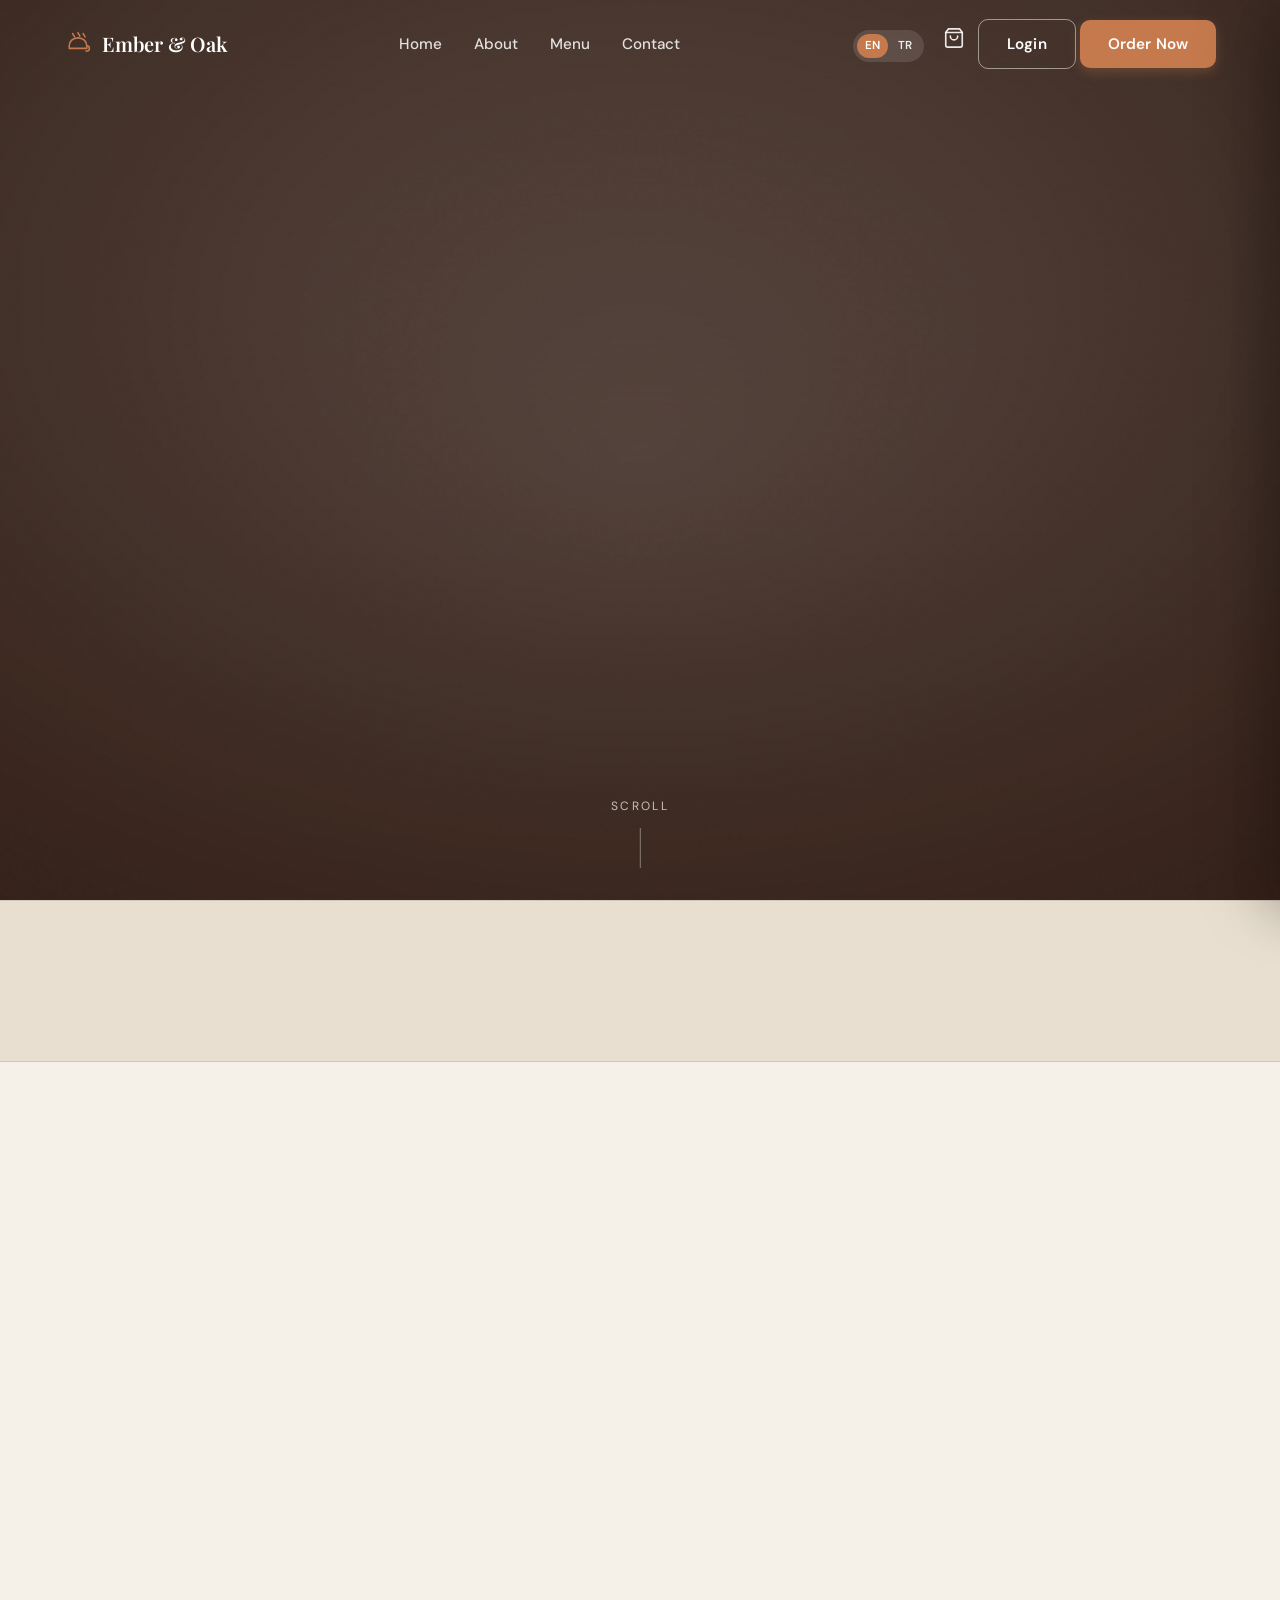
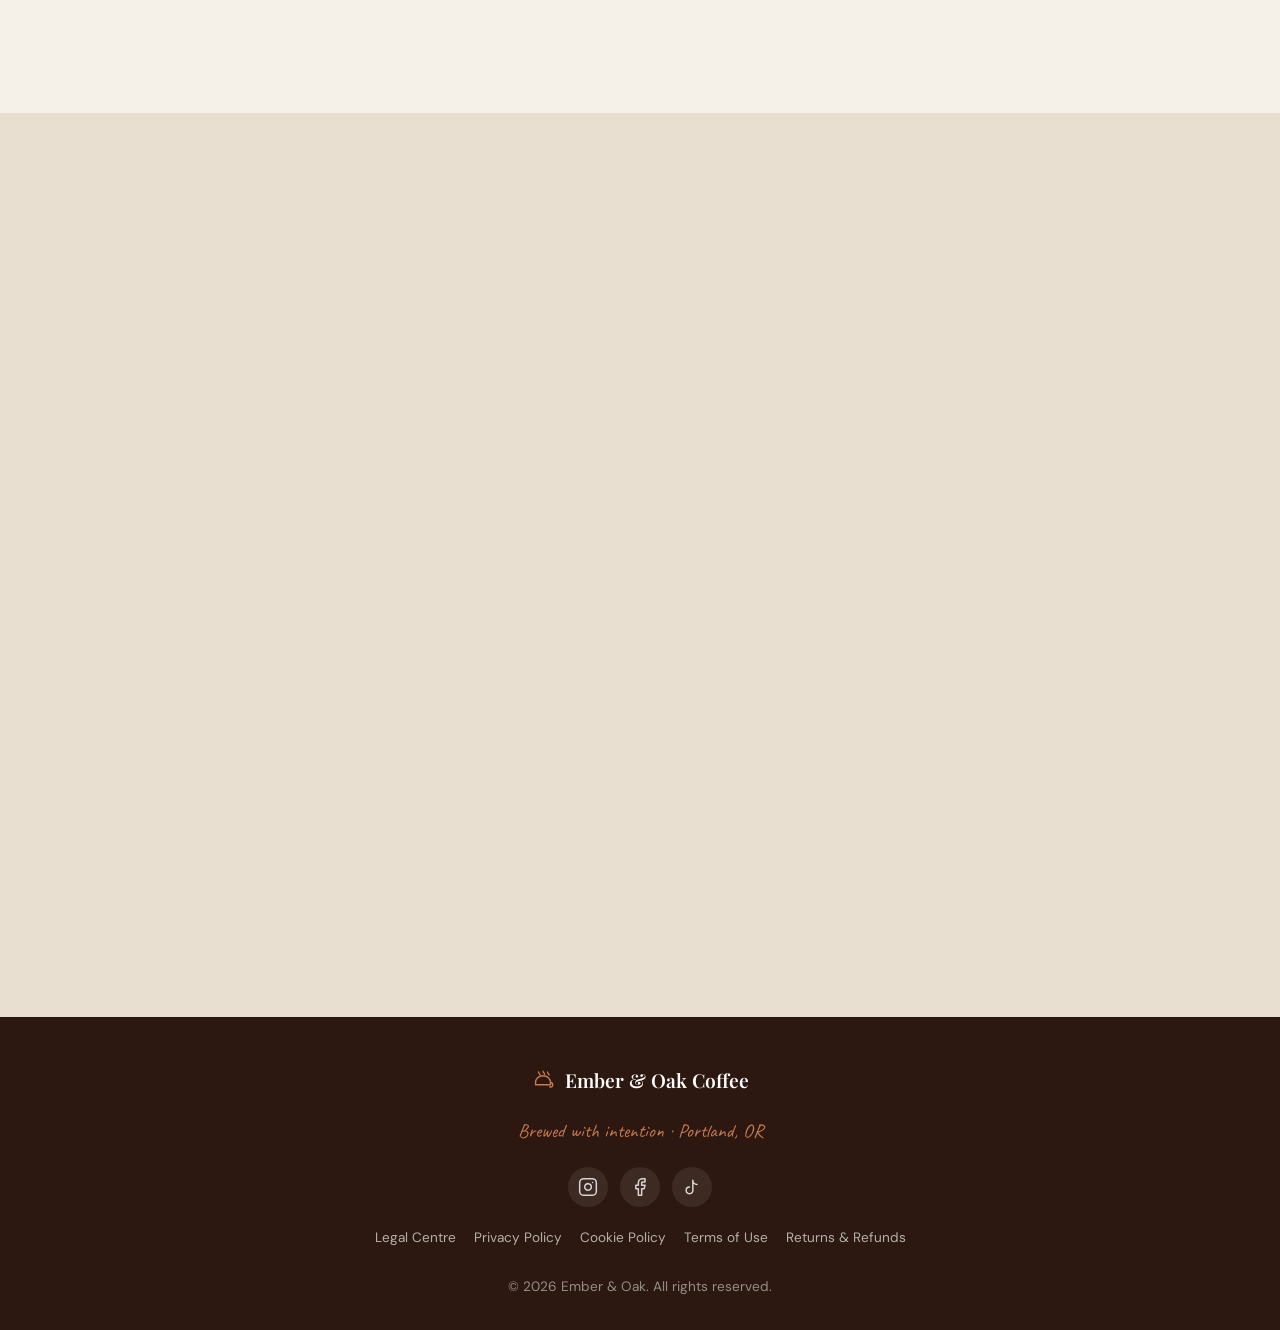
==== commit ef2c96e5: "i18n: English + Turkish language switcher (Task 15) - New: i18n.js core switching logic with ~150 EN" ====
--- a/index.html
+++ b/index.html
@@ -82,14 +82,18 @@
       </a>
 
       <nav class="nav__links" aria-label="Primary">
-        <a href="#home" class="nav__link">Home</a>
-        <a href="#about" class="nav__link">About</a>
-        <a href="#menu" class="nav__link">Menu</a>
-        <a href="#contact" class="nav__link">Contact</a>
+        <a href="#home" class="nav__link" data-i18n="nav.home">Home</a>
+        <a href="#about" class="nav__link" data-i18n="nav.about">About</a>
+        <a href="#menu" class="nav__link" data-i18n="nav.menu">Menu</a>
+        <a href="#contact" class="nav__link" data-i18n="nav.contact">Contact</a>
       </nav>
 
       <div class="nav__actions">
-        <button class="nav__cart" id="navCart" type="button" data-action="open-cart" aria-label="Open cart">
+        <div class="lang-switch" id="langSwitch" role="group" aria-label="Language">
+          <button type="button" class="lang-switch__opt" data-lang="en">EN</button>
+          <button type="button" class="lang-switch__opt" data-lang="tr">TR</button>
+        </div>
+        <button class="nav__cart" id="navCart" type="button" data-action="open-cart" aria-label="Open cart" data-i18n-aria="nav.openCart">
           <svg viewBox="0 0 24 24" width="22" height="22" fill="none" stroke="currentColor" stroke-width="1.8" stroke-linecap="round" stroke-linejoin="round" aria-hidden="true">
             <path d="M6 2 3 6v14a2 2 0 0 0 2 2h14a2 2 0 0 0 2-2V6l-3-4Z"/>
             <line x1="3" y1="6" x2="21" y2="6"/>
@@ -97,22 +101,26 @@
           </svg>
           <span class="nav__cart-count" id="navCartCount">0</span>
         </button>
-        <button class="btn btn--ghost nav__login" id="navLogin" type="button">Login</button>
-        <a href="#menu" class="btn btn--primary nav__cta">Order Now</a>
-      </div>
-
-      <button class="nav__burger" id="burger" aria-label="Open menu" aria-expanded="false" aria-controls="mobile-menu">
+        <button class="btn btn--ghost nav__login" id="navLogin" type="button" data-i18n="nav.login">Login</button>
+        <a href="#menu" class="btn btn--primary nav__cta" data-i18n="nav.orderNow">Order Now</a>
+      </div>
+
+      <button class="nav__burger" id="burger" aria-label="Open menu" aria-expanded="false" aria-controls="mobile-menu" data-i18n-aria="nav.openMenu">
         <span></span><span></span><span></span>
       </button>
     </div>
 
     <div class="mobile-menu" id="mobile-menu" aria-hidden="true">
-      <a href="#home" class="mobile-menu__link">Home</a>
-      <a href="#about" class="mobile-menu__link">About</a>
-      <a href="#menu" class="mobile-menu__link">Menu</a>
-      <a href="#contact" class="mobile-menu__link">Contact</a>
-      <button type="button" class="btn btn--ghost mobile-menu__login" id="mobileLogin">Login</button>
-      <button type="button" class="btn btn--primary mobile-menu__cart" id="mobileCart">View Cart</button>
+      <div class="lang-switch lang-switch--mobile" role="group" aria-label="Language">
+        <button type="button" class="lang-switch__opt" data-lang="en">EN</button>
+        <button type="button" class="lang-switch__opt" data-lang="tr">TR</button>
+      </div>
+      <a href="#home" class="mobile-menu__link" data-i18n="nav.home">Home</a>
+      <a href="#about" class="mobile-menu__link" data-i18n="nav.about">About</a>
+      <a href="#menu" class="mobile-menu__link" data-i18n="nav.menu">Menu</a>
+      <a href="#contact" class="mobile-menu__link" data-i18n="nav.contact">Contact</a>
+      <button type="button" class="btn btn--ghost mobile-menu__login" id="mobileLogin" data-i18n="nav.login">Login</button>
+      <button type="button" class="btn btn--primary mobile-menu__cart" id="mobileCart" data-i18n="nav.viewCart">View Cart</button>
     </div>
   </header>
 
@@ -122,29 +130,29 @@
     <div class="hero__overlay"></div>
 
     <div class="hero__content container">
-      <p class="eyebrow reveal" data-stagger="0">— Small batch. Slow brewed. —</p>
-      <h1 class="hero__title reveal" data-stagger="1">
+      <p class="eyebrow reveal" data-stagger="0" data-i18n="hero.eyebrow">— Small batch. Slow brewed. —</p>
+      <h1 class="hero__title reveal" data-stagger="1" data-i18n-html="hero.title">
         Coffee that feels<br />
         <em>like coming home.</em>
       </h1>
-      <p class="hero__sub reveal" data-stagger="2">
+      <p class="hero__sub reveal" data-stagger="2" data-i18n="hero.sub">
         Single-origin beans roasted in-house, pastries baked at dawn,
         and a corner seat with your name on it.
       </p>
       <div class="hero__ctas reveal" data-stagger="3">
-        <a href="#menu" class="btn btn--primary btn--lg">Explore the Menu</a>
-        <a href="#visit" class="btn btn--ghost btn--lg">Find Us</a>
+        <a href="#menu" class="btn btn--primary btn--lg" data-i18n="hero.cta1">Explore the Menu</a>
+        <a href="#visit" class="btn btn--ghost btn--lg" data-i18n="hero.cta2">Find Us</a>
       </div>
 
       <div class="hero__chips reveal" data-stagger="4">
-        <span class="chip"><span class="dot"></span>Open today · 7am – 8pm</span>
-        <span class="chip">★ 4.9 · 320+ reviews</span>
-        <span class="chip">Plant-based milks free</span>
-      </div>
-    </div>
-
-    <a href="#menu" class="hero__scroll" aria-label="Scroll to menu">
-      <span>Scroll</span>
+        <span class="chip"><span class="dot"></span><span data-i18n="hero.chip1">Open today · 7am – 8pm</span></span>
+        <span class="chip" data-i18n="hero.chip2">★ 4.9 · 320+ reviews</span>
+        <span class="chip" data-i18n="hero.chip3">Plant-based milks free</span>
+      </div>
+    </div>
+
+    <a href="#menu" class="hero__scroll" aria-label="Scroll to menu" data-i18n-aria="hero.scroll">
+      <span data-i18n="hero.scrollLabel">Scroll</span>
       <span class="line" aria-hidden="true"></span>
     </a>
   </section>
@@ -154,19 +162,19 @@
     <div class="container strip__inner">
       <div class="strip__item reveal">
         <span class="strip__num">12+</span>
-        <span class="strip__label">Years roasting</span>
+        <span class="strip__label" data-i18n="stat.years">Years roasting</span>
       </div>
       <div class="strip__item reveal">
         <span class="strip__num">8</span>
-        <span class="strip__label">Single-origin farms</span>
+        <span class="strip__label" data-i18n="stat.farms">Single-origin farms</span>
       </div>
       <div class="strip__item reveal">
         <span class="strip__num">100%</span>
-        <span class="strip__label">Ethically sourced</span>
+        <span class="strip__label" data-i18n="stat.ethical">Ethically sourced</span>
       </div>
       <div class="strip__item reveal">
         <span class="strip__num">4.9</span>
-        <span class="strip__label">Average rating</span>
+        <span class="strip__label" data-i18n="stat.rating">Average rating</span>
       </div>
     </div>
   </section>
@@ -175,8 +183,8 @@
   <section class="section about" id="about">
     <div class="container">
       <header class="section__head reveal">
-        <p class="eyebrow" data-about-eyebrow>— Our Story —</p>
-        <h2 class="section__title" data-about-title>A small cafe with<br /><em>big standards.</em></h2>
+        <p class="eyebrow" data-about-eyebrow data-i18n="about.eyebrow">— Our Story —</p>
+        <h2 class="section__title" data-about-title data-i18n-html="about.title">A small cafe with<br /><em>big standards.</em></h2>
       </header>
 
       <div class="about__grid">
@@ -195,19 +203,19 @@
   <section class="section menu" id="menu">
     <div class="container">
       <header class="section__head reveal">
-        <p class="eyebrow">— Our Menu —</p>
-        <h2 class="section__title">Crafted with care,<br /><em>served warm.</em></h2>
-        <p class="section__sub">
+        <p class="eyebrow" data-i18n="menu.eyebrow">— Our Menu —</p>
+        <h2 class="section__title" data-i18n-html="menu.title">Crafted with care,<br /><em>served warm.</em></h2>
+        <p class="section__sub" data-i18n="menu.sub">
           From pour-overs pulled by hand to flaky morning pastries —
           every item on our menu is made from scratch, every single day.
         </p>
       </header>
 
       <div class="menu__filters reveal" role="tablist" aria-label="Menu categories">
-        <button class="filter is-active" data-filter="all" role="tab" aria-selected="true">Everything</button>
-        <button class="filter" data-filter="coffee" role="tab" aria-selected="false">Coffee</button>
-        <button class="filter" data-filter="specialty" role="tab" aria-selected="false">Specialty</button>
-        <button class="filter" data-filter="food" role="tab" aria-selected="false">Food</button>
+        <button class="filter is-active" data-filter="all" role="tab" aria-selected="true" data-i18n="menu.filterAll">Everything</button>
+        <button class="filter" data-filter="coffee" role="tab" aria-selected="false" data-i18n="menu.filterCoffee">Coffee</button>
+        <button class="filter" data-filter="specialty" role="tab" aria-selected="false" data-i18n="menu.filterSpecialty">Specialty</button>
+        <button class="filter" data-filter="food" role="tab" aria-selected="false" data-i18n="menu.filterFood">Food</button>
       </div>
 
       <div class="menu__grid" id="menuGrid">
@@ -220,9 +228,9 @@
   <section class="section stores" id="stores">
     <div class="container">
       <header class="section__head reveal">
-        <p class="eyebrow">— Four Locations —</p>
-        <h2 class="section__title">Find your nearest<br /><em>corner.</em></h2>
-        <p class="section__sub">
+        <p class="eyebrow" data-i18n="stores.eyebrow">— Four Locations —</p>
+        <h2 class="section__title" data-i18n-html="stores.title">Find your nearest<br /><em>corner.</em></h2>
+        <p class="section__sub" data-i18n="stores.sub">
           Four neighborhood cafes, each with its own character — but the same beans, the same recipes, and the same warm hello at the door.
         </p>
       </header>
@@ -231,10 +239,10 @@
       <div class="stores__showcase reveal" id="storesShowcase">
         <div class="stores__track" id="storesTrack"></div>
 
-        <button class="stores__nav stores__nav--prev" id="storePrev" aria-label="Previous store">
+        <button class="stores__nav stores__nav--prev" id="storePrev" aria-label="Previous store" data-i18n-aria="stores.prev">
           <svg viewBox="0 0 24 24" width="22" height="22" fill="none" stroke="currentColor" stroke-width="2" stroke-linecap="round" stroke-linejoin="round"><polyline points="15 18 9 12 15 6"/></svg>
         </button>
-        <button class="stores__nav stores__nav--next" id="storeNext" aria-label="Next store">
+        <button class="stores__nav stores__nav--next" id="storeNext" aria-label="Next store" data-i18n-aria="stores.next">
           <svg viewBox="0 0 24 24" width="22" height="22" fill="none" stroke="currentColor" stroke-width="2" stroke-linecap="round" stroke-linejoin="round"><polyline points="9 18 15 12 9 6"/></svg>
         </button>
 
@@ -256,12 +264,12 @@
   <section class="section reviews" id="reviews">
     <div class="container">
       <header class="section__head reveal">
-        <p class="eyebrow">— Kind Words —</p>
-        <h2 class="section__title">From our regulars.</h2>
+        <p class="eyebrow" data-i18n="reviews.eyebrow">— Kind Words —</p>
+        <h2 class="section__title" data-i18n="reviews.title">From our regulars.</h2>
       </header>
 
       <div class="reviews__viewport reveal">
-        <button class="reviews__nav reviews__nav--prev" id="revPrev" aria-label="Previous review">
+        <button class="reviews__nav reviews__nav--prev" id="revPrev" aria-label="Previous review" data-i18n-aria="reviews.prev">
           <svg viewBox="0 0 24 24" width="22" height="22" fill="none" stroke="currentColor" stroke-width="2" stroke-linecap="round" stroke-linejoin="round"><polyline points="15 18 9 12 15 6"/></svg>
         </button>
 
@@ -269,7 +277,7 @@
           <!-- Reviews are rendered from data.js -->
         </div>
 
-        <button class="reviews__nav reviews__nav--next" id="revNext" aria-label="Next review">
+        <button class="reviews__nav reviews__nav--next" id="revNext" aria-label="Next review" data-i18n-aria="reviews.next">
           <svg viewBox="0 0 24 24" width="22" height="22" fill="none" stroke="currentColor" stroke-width="2" stroke-linecap="round" stroke-linejoin="round"><polyline points="9 18 15 12 9 6"/></svg>
         </button>
       </div>
@@ -282,9 +290,9 @@
   <section class="section visit" id="visit">
     <div class="container visit__grid">
       <div class="visit__copy reveal">
-        <p class="eyebrow">— Visit Us —</p>
-        <h2 class="section__title">Find your corner.</h2>
-        <p class="section__sub">
+        <p class="eyebrow" data-i18n="visit.eyebrow">— Visit Us —</p>
+        <h2 class="section__title" data-i18n="visit.title">Find your corner.</h2>
+        <p class="section__sub" data-i18n="visit.sub">
           Tucked between the bookstore and the old oak on Maple Street.
           Free wifi, plenty of outlets, and a window seat if you ask nicely.
         </p>
@@ -295,7 +303,7 @@
               <svg viewBox="0 0 24 24" width="20" height="20" fill="none" stroke="currentColor" stroke-width="1.8" stroke-linecap="round" stroke-linejoin="round"><path d="M21 10c0 7-9 13-9 13s-9-6-9-13a9 9 0 1 1 18 0z"/><circle cx="12" cy="10" r="3"/></svg>
             </span>
             <div>
-              <strong>Address</strong>
+              <strong data-i18n="visit.address">Address</strong>
               <span>247 Maple Street, Portland, OR 97214</span>
             </div>
           </li>
@@ -304,7 +312,7 @@
               <svg viewBox="0 0 24 24" width="20" height="20" fill="none" stroke="currentColor" stroke-width="1.8" stroke-linecap="round" stroke-linejoin="round"><circle cx="12" cy="12" r="10"/><polyline points="12 6 12 12 16 14"/></svg>
             </span>
             <div>
-              <strong>Hours</strong>
+              <strong data-i18n="visit.hours">Hours</strong>
               <span>Mon – Fri · 7am – 8pm</span>
               <span>Sat – Sun · 8am – 9pm</span>
             </div>
@@ -314,7 +322,7 @@
               <svg viewBox="0 0 24 24" width="20" height="20" fill="none" stroke="currentColor" stroke-width="1.8" stroke-linecap="round" stroke-linejoin="round"><path d="M22 16.92v3a2 2 0 0 1-2.18 2 19.79 19.79 0 0 1-8.63-3.07 19.5 19.5 0 0 1-6-6 19.79 19.79 0 0 1-3.07-8.67A2 2 0 0 1 4.11 2h3a2 2 0 0 1 2 1.72c.13.96.36 1.9.7 2.81a2 2 0 0 1-.45 2.11L8.09 9.91a16 16 0 0 0 6 6l1.27-1.27a2 2 0 0 1 2.11-.45c.91.34 1.85.57 2.81.7A2 2 0 0 1 22 16.92z"/></svg>
             </span>
             <div>
-              <strong>Phone</strong>
+              <strong data-i18n="visit.phone">Phone</strong>
               <a href="tel:+15035550147">(503) 555-0147</a>
             </div>
           </li>
@@ -323,7 +331,7 @@
               <svg viewBox="0 0 24 24" width="20" height="20" fill="none" stroke="currentColor" stroke-width="1.8" stroke-linecap="round" stroke-linejoin="round"><path d="M4 4h16c1.1 0 2 .9 2 2v12c0 1.1-.9 2-2 2H4c-1.1 0-2-.9-2-2V6c0-1.1.9-2 2-2z"/><polyline points="22,6 12,13 2,6"/></svg>
             </span>
             <div>
-              <strong>Email</strong>
+              <strong data-i18n="visit.email">Email</strong>
               <a href="mailto:hello@emberandoak.coffee">hello@emberandoak.coffee</a>
             </div>
           </li>
@@ -348,60 +356,60 @@
   <section class="section contact" id="contact">
     <div class="container contact__inner">
       <div class="contact__copy reveal">
-        <p class="eyebrow">— Say Hello —</p>
-        <h2 class="section__title">Drop us a line.</h2>
-        <p class="section__sub">
+        <p class="eyebrow" data-i18n="contact.eyebrow">— Say Hello —</p>
+        <h2 class="section__title" data-i18n="contact.title">Drop us a line.</h2>
+        <p class="section__sub" data-i18n="contact.sub">
           Catering, private events, wholesale beans, or just a quick hello —
           we'd love to hear from you.
         </p>
-        <p class="contact__note">We typically reply within a few hours.</p>
+        <p class="contact__note" data-i18n="contact.note">We typically reply within a few hours.</p>
       </div>
 
       <form class="contact__form card reveal" id="contactForm" novalidate>
         <div class="field">
-          <label for="name">Your name</label>
-          <input type="text" id="name" name="name" placeholder="Jane Doe" required minlength="2" />
+          <label for="name" data-i18n="contact.nameLabel">Your name</label>
+          <input type="text" id="name" name="name" placeholder="Jane Doe" required minlength="2" data-i18n-placeholder="contact.namePlaceholder" />
           <span class="field__err" data-err="name"></span>
         </div>
 
         <div class="field">
-          <label for="email">Email</label>
-          <input type="email" id="email" name="email" placeholder="jane@example.com" required />
+          <label for="email" data-i18n="contact.emailLabel">Email</label>
+          <input type="email" id="email" name="email" placeholder="jane@example.com" required data-i18n-placeholder="contact.emailPlaceholder" />
           <span class="field__err" data-err="email"></span>
         </div>
 
         <div class="field">
-          <label for="topic">What's it about?</label>
+          <label for="topic" data-i18n="contact.topicLabel">What's it about?</label>
           <select id="topic" name="topic" required>
-            <option value="" disabled selected>Pick one…</option>
-            <option>Just saying hi</option>
-            <option>Catering inquiry</option>
-            <option>Private event</option>
-            <option>Wholesale beans</option>
-            <option>Press / collaboration</option>
+            <option value="" disabled selected data-i18n="contact.topicDefault">Pick one…</option>
+            <option data-i18n="contact.topic0">Just saying hi</option>
+            <option data-i18n="contact.topic1">Catering inquiry</option>
+            <option data-i18n="contact.topic2">Private event</option>
+            <option data-i18n="contact.topic3">Wholesale beans</option>
+            <option data-i18n="contact.topic4">Press / collaboration</option>
           </select>
           <span class="field__err" data-err="topic"></span>
         </div>
 
         <div class="field">
-          <label for="message">Message</label>
-          <textarea id="message" name="message" rows="5" placeholder="Tell us a little about it…" required minlength="10"></textarea>
+          <label for="message" data-i18n="contact.messageLabel">Message</label>
+          <textarea id="message" name="message" rows="5" placeholder="Tell us a little about it…" required minlength="10" data-i18n-placeholder="contact.msgPlaceholder"></textarea>
           <span class="field__err" data-err="message"></span>
         </div>
 
         <button type="submit" class="btn btn--primary btn--lg btn--block" id="submitBtn">
-          <span class="btn__label">Send message</span>
+          <span class="btn__label" data-i18n="contact.submit">Send message</span>
           <span class="btn__spinner" aria-hidden="true"></span>
         </button>
 
         <input type="text" name="website" class="anti-bot" tabindex="-1" autocomplete="off" aria-hidden="true">
 
-        <p class="form__legal">Submitting sends your name, e-mail and message to <span class="ph">[Business legal name]</span>. See our <a href="../legal/privacy-policy.html">Privacy Policy</a>.</p>
-
-        <p class="form__success" id="formSuccess" hidden>
+        <p class="form__legal"><span data-i18n="contact.legalNote">Submitting sends your name, e-mail and message to</span> <span class="ph">[Business legal name]</span>. See our <a href="../legal/privacy-policy.html" data-i18n="contact.privacy">Privacy Policy</a>.</p>
+
+        <p class="form__success" id="formSuccess" hidden data-i18n="contact.success">
           ✓ Thanks! Your message is on its way. We'll be in touch soon.
         </p>
-        <p class="form__submit-error" id="formSubmitError" hidden>
+        <p class="form__submit-error" id="formSubmitError" hidden data-i18n="contact.error">
           Something went wrong. Please try again or email us directly.
         </p>
       </form>
@@ -421,8 +429,8 @@
         </span>
         <span>Ember &amp; Oak Coffee</span>
       </div>
-      <p class="footer__tag">Brewed with intention · Portland, OR</p>
-      <div class="footer__socials" aria-label="Social links">
+      <p class="footer__tag" data-i18n="footer.tagline">Brewed with intention · Portland, OR</p>
+      <div class="footer__socials" aria-label="Social links" data-i18n-aria="footer.social">
         <a href="#" aria-label="Instagram">
           <svg viewBox="0 0 24 24" width="20" height="20" fill="none" stroke="currentColor" stroke-width="1.8" stroke-linecap="round" stroke-linejoin="round"><rect x="2" y="2" width="20" height="20" rx="5" ry="5"/><path d="M16 11.37A4 4 0 1 1 12.63 8 4 4 0 0 1 16 11.37z"/><line x1="17.5" y1="6.5" x2="17.51" y2="6.5"/></svg>
         </a>
@@ -433,19 +441,19 @@
           <svg viewBox="0 0 24 24" width="20" height="20" fill="none" stroke="currentColor" stroke-width="1.8" stroke-linecap="round" stroke-linejoin="round"><path d="M9 12a4 4 0 1 0 4 4V4a5 5 0 0 0 5 5"/></svg>
         </a>
       </div>
-      <div class="footer__legal" aria-label="Legal documents">
-        <a href="../legal/index.html">Legal Centre</a>
-        <a href="../legal/privacy-policy.html">Privacy Policy</a>
-        <a href="../legal/cookie-policy.html">Cookie Policy</a>
-        <a href="../legal/terms.html">Terms of Use</a>
-        <a href="../legal/return-policy.html">Returns &amp; Refunds</a>
-      </div>
-      <p class="footer__copy">© 2026 Ember &amp; Oak. All rights reserved.</p>
+      <div class="footer__legal" aria-label="Legal documents" data-i18n-aria="footer.legal">
+        <a href="../legal/index.html" data-i18n="footer.legalCentre">Legal Centre</a>
+        <a href="../legal/privacy-policy.html" data-i18n="footer.privacy">Privacy Policy</a>
+        <a href="../legal/cookie-policy.html" data-i18n="footer.cookies">Cookie Policy</a>
+        <a href="../legal/terms.html" data-i18n="footer.terms">Terms of Use</a>
+        <a href="../legal/return-policy.html" data-i18n="footer.returns">Returns &amp; Refunds</a>
+      </div>
+      <p class="footer__copy" data-i18n="footer.copy">© 2026 Ember &amp; Oak. All rights reserved.</p>
     </div>
   </footer>
 
   <!-- Back to top -->
-  <button class="to-top" id="toTop" aria-label="Back to top">
+  <button class="to-top" id="toTop" aria-label="Back to top" data-i18n-aria="footer.top">
     <svg viewBox="0 0 24 24" width="20" height="20" fill="none" stroke="currentColor" stroke-width="2" stroke-linecap="round" stroke-linejoin="round"><polyline points="18 15 12 9 6 15"/></svg>
   </button>
 
@@ -453,7 +461,7 @@
   <div class="modal" id="itemModal" hidden role="dialog" aria-modal="true" aria-labelledby="modalTitle">
     <div class="modal__backdrop" data-close></div>
     <div class="modal__dialog" role="document">
-      <button class="modal__close" data-close aria-label="Close">
+      <button class="modal__close" data-close aria-label="Close" data-i18n-aria="modal.close">
         <svg viewBox="0 0 24 24" width="22" height="22" fill="none" stroke="currentColor" stroke-width="2" stroke-linecap="round" stroke-linejoin="round"><line x1="18" y1="6" x2="6" y2="18"/><line x1="6" y1="6" x2="18" y2="18"/></svg>
       </button>
 
@@ -463,19 +471,19 @@
           <img id="modalImg" src="" alt="" />
         </div>
         <div class="modal__info">
-          <p class="eyebrow" id="modalCategory">— From the menu —</p>
+          <p class="eyebrow" id="modalCategory" data-i18n="modal.fromMenu">— From the menu —</p>
           <h2 class="modal__title" id="modalTitle">Item name</h2>
           <p class="modal__price" id="modalPrice">$0.00</p>
           <p class="modal__desc" id="modalDesc">Description goes here.</p>
 
           <div class="modal__divider"></div>
 
-          <h3 class="modal__sub">Choose pickup location</h3>
+          <h3 class="modal__sub" data-i18n="modal.pickup">Choose pickup location</h3>
           <div class="store-picker" id="storePicker"></div>
-          <p class="modal__hint" id="storeHint">Pick a store to continue.</p>
+          <p class="modal__hint" id="storeHint" data-i18n="modal.pickStore">Pick a store to continue.</p>
 
           <div class="modal__actions">
-            <button class="btn btn--primary btn--lg btn--block" id="modalContinue" disabled>
+            <button class="btn btn--primary btn--lg btn--block" id="modalContinue" disabled data-i18n="modal.continue">
               Continue to payment
             </button>
           </div>
@@ -524,28 +532,28 @@
                 <text x="100" y="108" text-anchor="middle" font-family="Caveat, cursive" font-size="13" fill="#C67B4E">QR Pay</text>
               </svg>
             </div>
-            <p class="qr-caption">Scan to pay · <strong>Coming Soon</strong></p>
+            <p class="qr-caption"><span data-i18n="modal.qrCaption">Scan to pay · Coming Soon</span></p>
           </div>
 
           <div class="modal__pay-info">
             <p class="eyebrow">— Almost there —</p>
             <h2 class="modal__title" id="payItemName">Item</h2>
-            <p class="modal__pay-sub">at <strong id="payStoreName">store</strong></p>
+            <p class="modal__pay-sub"><span data-i18n="modal.at">at</span> <strong id="payStoreName">store</strong></p>
 
             <ul class="pay-summary">
-              <li><span>Item</span><strong id="payItemLabel">—</strong></li>
-              <li><span>Pickup at</span><strong id="payStoreAddr">—</strong></li>
-              <li class="pay-summary__total"><span>Total</span><strong id="payTotal">$0.00</strong></li>
+              <li><span data-i18n="modal.summaryItem">Item</span><strong id="payItemLabel">—</strong></li>
+              <li><span data-i18n="modal.summaryPickup">Pickup at</span><strong id="payStoreAddr">—</strong></li>
+              <li class="pay-summary__total"><span data-i18n="modal.summaryTotal">Total</span><strong id="payTotal">$0.00</strong></li>
             </ul>
 
-            <p class="pay-note">
+            <p class="pay-note" data-i18n="modal.payNote">
               📱 QR payments are rolling out to all locations soon.
               We'll email you the moment yours is ready.
             </p>
 
             <div class="modal__actions modal__actions--row">
-              <button class="btn btn--ghost" id="payBack">← Back</button>
-              <button class="btn btn--primary" id="payDone" data-close>Done</button>
+              <button class="btn btn--ghost" id="payBack" data-i18n="modal.back">← Back</button>
+              <button class="btn btn--primary" id="payDone" data-close data-i18n="modal.done">Done</button>
             </div>
           </div>
         </div>
@@ -557,8 +565,8 @@
   <div class="cart-drawer__backdrop" id="cartBackdrop" data-action="close-cart" hidden></div>
   <aside class="cart-drawer" id="cartDrawer" aria-hidden="true" role="dialog" aria-labelledby="cartTitle">
     <div class="cart-drawer__head">
-      <h2 class="cart-drawer__title" id="cartTitle">Your cart</h2>
-      <button class="cart-drawer__close" type="button" data-action="close-cart" aria-label="Close cart">
+      <h2 class="cart-drawer__title" id="cartTitle" data-i18n="cart.title">Your cart</h2>
+      <button class="cart-drawer__close" type="button" data-action="close-cart" aria-label="Close cart" data-i18n-aria="cart.close">
         <svg viewBox="0 0 24 24" width="22" height="22" fill="none" stroke="currentColor" stroke-width="1.8" stroke-linecap="round" stroke-linejoin="round" aria-hidden="true">
           <line x1="18" y1="6" x2="6" y2="18"/>
           <line x1="6" y1="6" x2="18" y2="18"/>
@@ -570,11 +578,11 @@
     </div>
     <div class="cart-drawer__foot" id="cartFoot" hidden>
       <div class="cart-drawer__row">
-        <span>Subtotal</span>
+        <span data-i18n="cart.subtotal">Subtotal</span>
         <strong id="cartSubtotal">$0.00</strong>
       </div>
-      <p class="cart-drawer__note">Taxes and pickup time calculated at the counter.</p>
-      <button class="btn btn--primary btn--lg btn--block" type="button" data-action="open-checkout">Checkout</button>
+      <p class="cart-drawer__note" data-i18n="cart.taxNote">Taxes and pickup time calculated at the counter.</p>
+      <button class="btn btn--primary btn--lg btn--block" type="button" data-action="open-checkout" data-i18n="cart.checkout">Checkout</button>
     </div>
   </aside>
 
@@ -590,70 +598,70 @@
       </button>
 
       <div class="checkout__step checkout__step--form is-active" data-step="form">
-        <p class="eyebrow">— Checkout —</p>
-        <h2 class="checkout__title" id="checkoutTitle">A few details</h2>
-        <p class="checkout__sub">Your order will be ready in about 15–20 minutes.</p>
+        <p class="eyebrow" data-i18n="checkout.eyebrow">— Checkout —</p>
+        <h2 class="checkout__title" id="checkoutTitle" data-i18n="checkout.title">A few details</h2>
+        <p class="checkout__sub" data-i18n="checkout.sub">Your order will be ready in about 15–20 minutes.</p>
 
         <form class="form" id="checkoutForm" novalidate>
           <div class="form__group">
-            <label for="co-name">Name</label>
-            <input type="text" id="co-name" name="name" placeholder="Jane Doe" autocomplete="name" required minlength="2" />
+            <label for="co-name" data-i18n="checkout.name">Name</label>
+            <input type="text" id="co-name" name="name" placeholder="Jane Doe" autocomplete="name" required minlength="2" data-i18n-placeholder="checkout.namePlaceholder" />
             <span class="form__error" data-error-for="name"></span>
           </div>
 
           <div class="form__group">
-            <label for="co-phone">Phone</label>
-            <input type="tel" id="co-phone" name="phone" placeholder="(555) 123-4567" autocomplete="tel" required />
+            <label for="co-phone" data-i18n="checkout.phone">Phone</label>
+            <input type="tel" id="co-phone" name="phone" placeholder="(555) 123-4567" autocomplete="tel" required data-i18n-placeholder="checkout.phonePlaceholder" />
             <span class="form__error" data-error-for="phone"></span>
           </div>
 
           <div class="form__group">
-            <label for="co-address">Pickup address</label>
-            <input type="text" id="co-address" name="address" placeholder="123 Main St" autocomplete="street-address" required minlength="5" />
+            <label for="co-address" data-i18n="checkout.address">Pickup address</label>
+            <input type="text" id="co-address" name="address" placeholder="123 Main St" autocomplete="street-address" required minlength="5" data-i18n-placeholder="checkout.addrPlaceholder" />
             <span class="form__error" data-error-for="address"></span>
           </div>
 
           <div class="form__group form__group--row">
             <div class="form__group">
-              <label for="co-store">Store</label>
+              <label for="co-store" data-i18n="checkout.store">Store</label>
               <select id="co-store" name="store" required></select>
               <span class="form__error" data-error-for="store"></span>
             </div>
             <div class="form__group">
-              <label for="co-when">When</label>
+              <label for="co-when" data-i18n="checkout.when">When</label>
               <select id="co-when" name="when" required>
-                <option value="asap">As soon as it's ready</option>
-                <option value="15">In 15 minutes</option>
-                <option value="30">In 30 minutes</option>
-                <option value="45">In 45 minutes</option>
-                <option value="60">In 1 hour</option>
+                <option value="asap" data-i18n="checkout.asap">As soon as it's ready</option>
+                <option value="15" data-i18n="checkout.in15">In 15 minutes</option>
+                <option value="30" data-i18n="checkout.in30">In 30 minutes</option>
+                <option value="45" data-i18n="checkout.in45">In 45 minutes</option>
+                <option value="60" data-i18n="checkout.in60">In 1 hour</option>
               </select>
             </div>
           </div>
 
           <div class="form__group">
-            <label for="co-notes">Notes <span class="form__opt">(optional)</span></label>
-            <textarea id="co-notes" name="notes" rows="2" placeholder="Extra foam, less sugar, etc."></textarea>
+            <label for="co-notes"><span data-i18n="checkout.notes">Notes</span> <span class="form__opt" data-i18n="checkout.optional">(optional)</span></label>
+            <textarea id="co-notes" name="notes" rows="2" placeholder="Extra foam, less sugar, etc." data-i18n-placeholder="checkout.notesPlaceholder"></textarea>
           </div>
 
           <input type="text" name="fax_number" class="anti-bot" tabindex="-1" autocomplete="off" aria-hidden="true">
 
           <div class="checkout__summary">
             <div class="checkout__summary-row">
-              <span>Items</span>
+              <span data-i18n="checkout.items">Items</span>
               <strong id="co-item-count">0</strong>
             </div>
             <div class="checkout__summary-row">
-              <span>Total</span>
+              <span data-i18n="checkout.total">Total</span>
               <strong id="co-total">$0.00</strong>
             </div>
           </div>
 
           <button type="submit" class="btn btn--primary btn--lg btn--block" id="co-submit">
-            <span class="btn__label">Place order</span>
+            <span class="btn__label" data-i18n="checkout.placeOrder">Place order</span>
             <span class="btn__spinner" aria-hidden="true"></span>
           </button>
-          <p class="form__legal">By placing this order you accept the <a href="../legal/distance-selling-contract.html">Distance Selling Contract</a> and our <a href="../legal/return-policy.html">Return &amp; Refund Policy</a>.</p>
+          <p class="form__legal"><span data-i18n="checkout.legalText">By placing this order you accept the</span> <a href="../legal/distance-selling-contract.html" data-i18n="checkout.distanceContract">Distance Selling Contract</a> <span data-i18n="checkout.and">and</span> <a href="../legal/return-policy.html" data-i18n="checkout.returnPolicy">Return &amp; Refund Policy</a>.</p>
         </form>
       </div>
 
@@ -661,12 +669,12 @@
         <div class="success__check" aria-hidden="true">
           <svg viewBox="0 0 24 24" width="40" height="40" fill="none" stroke="currentColor" stroke-width="1.8" stroke-linecap="round" stroke-linejoin="round"><polyline points="20 6 9 17 4 12"/></svg>
         </div>
-        <h2 class="checkout__title">Order placed</h2>
-        <p class="checkout__sub">Thanks! Your order <strong id="co-order-id">EO-0000</strong> is being prepared.</p>
-        <p class="checkout__sub checkout__sub--muted">Pickup at <strong id="co-pickup-store">—</strong> · <span id="co-pickup-when">—</span></p>
+        <h2 class="checkout__title" data-i18n="checkout.orderPlaced">Order placed</h2>
+        <p class="checkout__sub"><span data-i18n="checkout.thanks">Thanks! Your order</span> <strong id="co-order-id">EO-0000</strong> <span data-i18n="checkout.preparing">is being prepared.</span></p>
+        <p class="checkout__sub checkout__sub--muted"><span data-i18n="checkout.summaryPickup">Pickup at</span> <strong id="co-pickup-store">—</strong> · <span id="co-pickup-when">—</span></p>
 
         <div class="checkout__actions">
-          <button class="btn btn--primary btn--lg" type="button" data-action="close-checkout-and-continue">Keep browsing</button>
+          <button class="btn btn--primary btn--lg" type="button" data-action="close-checkout-and-continue" data-i18n="checkout.keepBrowsing">Keep browsing</button>
         </div>
       </div>
     </div>
@@ -681,64 +689,64 @@
       </button>
 
       <div class="auth__tabs" role="tablist">
-        <button class="auth__tab is-active" type="button" data-auth-action="show-login" role="tab" aria-selected="true">Login</button>
-        <button class="auth__tab" type="button" data-auth-action="show-signup" role="tab" aria-selected="false">Sign up</button>
+        <button class="auth__tab is-active" type="button" data-auth-action="show-login" role="tab" aria-selected="true" data-i18n="auth.loginTab">Login</button>
+        <button class="auth__tab" type="button" data-auth-action="show-signup" role="tab" aria-selected="false" data-i18n="auth.signupTab">Sign up</button>
       </div>
 
       <div class="auth__panes">
         <!-- Login pane -->
         <div class="auth__pane is-active" data-auth-pane="login">
-          <p class="eyebrow">— Welcome back —</p>
-          <h2 class="auth__title" id="authTitle">Log in to your account</h2>
+          <p class="eyebrow" data-i18n="auth.loginEyebrow">— Welcome back —</p>
+          <h2 class="auth__title" id="authTitle" data-i18n="auth.loginTitle">Log in to your account</h2>
 
           <form class="form" id="loginForm" novalidate>
             <div class="form__group">
-              <label for="login-email">Email</label>
-              <input type="email" id="login-email" name="email" placeholder="you@example.com" autocomplete="email" required />
+              <label for="login-email" data-i18n="auth.email">Email</label>
+              <input type="email" id="login-email" name="email" placeholder="you@example.com" autocomplete="email" required data-i18n-placeholder="auth.emailPlaceholder" />
               <span class="form__error" data-error-for="email"></span>
             </div>
             <div class="form__group">
-              <label for="login-password">Password</label>
-              <input type="password" id="login-password" name="password" placeholder="••••••••" autocomplete="current-password" required />
+              <label for="login-password" data-i18n="auth.password">Password</label>
+              <input type="password" id="login-password" name="password" placeholder="••••••••" autocomplete="current-password" required data-i18n-placeholder="auth.passPlaceholder" />
               <span class="form__error" data-error-for="password"></span>
             </div>
-            <button type="submit" class="btn btn--primary btn--lg btn--block">Log in</button>
+            <button type="submit" class="btn btn--primary btn--lg btn--block" data-i18n="auth.loginBtn">Log in</button>
             <p class="auth__links">
-              <a href="#" id="forgotPassword">Forgot password?</a>
+              <a href="#" id="forgotPassword" data-i18n="auth.forgot">Forgot password?</a>
             </p>
           </form>
         </div>
 
         <!-- Signup pane -->
         <div class="auth__pane" data-auth-pane="signup">
-          <p class="eyebrow">— Join us —</p>
-          <h2 class="auth__title">Create an account</h2>
+          <p class="eyebrow" data-i18n="auth.signupEyebrow">— Join us —</p>
+          <h2 class="auth__title" data-i18n="auth.signupTitle">Create an account</h2>
 
           <form class="form" id="signupForm" novalidate>
             <div class="form__group">
-              <label for="signup-name">Name</label>
-              <input type="text" id="signup-name" name="name" placeholder="Jane Doe" autocomplete="name" required minlength="2" />
+              <label for="signup-name" data-i18n="auth.name">Name</label>
+              <input type="text" id="signup-name" name="name" placeholder="Jane Doe" autocomplete="name" required minlength="2" data-i18n-placeholder="auth.namePlaceholder" />
               <span class="form__error" data-error-for="name"></span>
             </div>
             <div class="form__group">
-              <label for="signup-email">Email</label>
-              <input type="email" id="signup-email" name="email" placeholder="you@example.com" autocomplete="email" required />
+              <label for="signup-email" data-i18n="auth.email">Email</label>
+              <input type="email" id="signup-email" name="email" placeholder="you@example.com" autocomplete="email" required data-i18n-placeholder="auth.emailPlaceholder" />
               <span class="form__error" data-error-for="email"></span>
             </div>
             <div class="form__group">
-              <label for="signup-phone">Phone number</label>
-              <input type="tel" id="signup-phone" name="phone" placeholder="(503) 555-0123" autocomplete="tel" />
+              <label for="signup-phone" data-i18n="auth.phone">Phone number</label>
+              <input type="tel" id="signup-phone" name="phone" placeholder="(503) 555-0123" autocomplete="tel" data-i18n-placeholder="auth.phonePlaceholder" />
               <span class="form__error" data-error-for="phone"></span>
             </div>
             <div class="form__group">
-              <label for="signup-password">Password</label>
-              <input type="password" id="signup-password" name="password" placeholder="8+ characters" autocomplete="new-password" required minlength="8" />
+              <label for="signup-password" data-i18n="auth.password">Password</label>
+              <input type="password" id="signup-password" name="password" placeholder="8+ characters" autocomplete="new-password" required minlength="8" data-i18n-placeholder="auth.passMinPlaceholder" />
               <span class="form__error" data-error-for="password"></span>
             </div>
-            <button type="submit" class="btn btn--primary btn--lg btn--block">Create account</button>
-            <p class="form__legal">Creating an account means you accept the <a href="../legal/terms.html">Terms of Use</a> and our <a href="../legal/privacy-policy.html">Privacy Policy</a>. For marketing messages we ask separately.</p>
+            <button type="submit" class="btn btn--primary btn--lg btn--block" data-i18n="auth.signupBtn">Create account</button>
+            <p class="form__legal"><span data-i18n="auth.legalSignup">Creating an account means you accept the</span> <a href="../legal/terms.html" data-i18n="footer.terms">Terms of Use</a> <span data-i18n="auth.and">and</span> <a href="../legal/privacy-policy.html" data-i18n="footer.privacy">Privacy Policy</a>. <span data-i18n="auth.marketingNote">For marketing messages we ask separately.</span></p>
             <p class="auth__links">
-              <a href="#" id="goToLogin">Already have an account? Log in</a>
+              <a href="#" id="goToLogin" data-i18n="auth.alreadyAccount">Already have an account? Log in</a>
             </p>
           </form>
         </div>
@@ -750,17 +758,17 @@
   <div class="cookie-banner" id="cookieBanner" hidden role="region" aria-label="Cookie consent">
     <div class="cookie-banner__inner">
       <div class="cookie-banner__text">
-        <strong>Your privacy</strong>
-        <p>We use essential browser storage so the cart, login and orders work. We don't currently use advertising or analytics cookies — any optional cookies we may add will only run with your consent.</p>
+        <strong data-i18n="cookie.heading">Your privacy</strong>
+        <p data-i18n="cookie.body">We use essential browser storage so the cart, login and orders work. We don't currently use advertising or analytics cookies — any optional cookies we may add will only run with your consent.</p>
         <p class="cookie-banner__links">
-          <a href="../legal/cookie-policy.html">Cookie Policy</a>
+          <a href="../legal/cookie-policy.html" data-i18n="cookie.policy">Cookie Policy</a>
           <span aria-hidden="true">·</span>
-          <a href="../legal/privacy-policy.html">Privacy Policy</a>
+          <a href="../legal/privacy-policy.html" data-i18n="cookie.privacy">Privacy Policy</a>
         </p>
       </div>
       <div class="cookie-banner__actions">
-        <button type="button" class="btn btn--primary" data-consent="accept">Accept</button>
-        <button type="button" class="btn btn--ghost" data-consent="decline">Decline</button>
+        <button type="button" class="btn btn--primary" data-consent="accept" data-i18n="cookie.accept">Accept</button>
+        <button type="button" class="btn btn--ghost" data-consent="decline" data-i18n="cookie.decline">Decline</button>
       </div>
     </div>
   </div>
@@ -768,6 +776,8 @@
   <script src="supabase-config.js"></script>
   <script src="https://cdn.jsdelivr.net/npm/@supabase/supabase-js@2"></script>
   <script src="data.js"></script>
+  <script src="data-tr.js"></script>
+  <script src="i18n.js"></script>
   <script src="menu-db.js"></script>
   <script src="script.js"></script>
 </body>
--- a/styles.css
+++ b/styles.css
@@ -1947,6 +1947,39 @@
 /* Body lock when drawer is open */
 body.drawer-open { overflow: hidden; }
 
+/* Language switcher */
+.lang-switch {
+  display: inline-flex;
+  align-items: center;
+  gap: 2px;
+  padding: 3px;
+  border-radius: 999px;
+  background: rgba(255, 255, 255, 0.12);
+  border: 1px solid transparent;
+}
+.lang-switch__opt {
+  border: 0;
+  background: transparent;
+  color: rgba(255, 255, 255, 0.9);
+  font: 600 0.72rem var(--font-body);
+  line-height: 1;
+  padding: 6px 8px;
+  border-radius: 999px;
+  cursor: pointer;
+  transition: all .2s var(--ease);
+}
+.lang-switch__opt:hover { color: var(--steam); }
+.lang-switch__opt.is-active { background: var(--copper); color: var(--steam); }
+.nav.is-scrolled .lang-switch { background: var(--latte); }
+.nav.is-scrolled .lang-switch__opt { color: var(--fg); }
+.nav.is-scrolled .lang-switch__opt.is-active { color: var(--steam); }
+/* spacer so the pill doesn't crowd cart/CTA */
+.nav__actions .lang-switch { margin-right: 6px; }
+/* mobile: full-width variant inside .mobile-menu */
+.mobile-menu .lang-switch { margin: 6px 0 2px; }
+.lang-switch--mobile { width: 100%; justify-content: center; }
+.lang-switch--mobile .lang-switch__opt { flex: 1; }
+
 /* Responsive tweaks for the drawer */
 @media (max-width: 560px) {
   .cart-drawer { max-width: 100%; }
@@ -2250,3 +2283,84 @@
   .auth-modal .modal__dialog { max-width: 100%; max-height: 96vh; border-radius: 20px 20px 0 0; }
   .auth { padding: 40px 24px 32px; }
 }
+
+/* ===== FOOTER LEGAL LINKS ===== */
+.footer__legal {
+  display: flex;
+  flex-wrap: wrap;
+  justify-content: center;
+  gap: 6px 18px;
+  font-size: 0.85rem;
+}
+.footer__legal a {
+  color: rgba(255, 255, 255, 0.65);
+  text-decoration: none;
+  transition: color 0.25s var(--ease);
+}
+.footer__legal a:hover {
+  color: var(--copper);
+}
+
+/* ===== COOKIE CONSENT BANNER ===== */
+.cookie-banner {
+  position: fixed;
+  left: 16px;
+  right: 16px;
+  bottom: 16px;
+  z-index: 999;
+  max-width: 640px;
+  margin: 0 auto;
+  background: var(--espresso);
+  color: var(--cream);
+  border: 1px solid rgba(243, 236, 226, 0.12);
+  border-radius: 14px;
+  box-shadow: 0 18px 50px rgba(20, 10, 6, 0.45);
+  padding: 18px 20px;
+}
+.cookie-banner__inner {
+  display: flex;
+  flex-direction: column;
+  gap: 14px;
+}
+.cookie-banner__text strong {
+  font-family: var(--font-head);
+  color: var(--steam);
+  font-size: 1.05rem;
+  display: block;
+  margin-bottom: 6px;
+}
+.cookie-banner__text p {
+  margin: 0;
+  font-size: 0.92rem;
+  line-height: 1.5;
+  color: rgba(255, 255, 255, 0.8);
+}
+.cookie-banner__links {
+  margin-top: 8px;
+  font-size: 0.85rem;
+}
+.cookie-banner__links a {
+  color: var(--copper);
+}
+.cookie-banner__actions {
+  display: flex;
+  gap: 10px;
+  flex-wrap: wrap;
+}
+.cookie-banner__actions .btn {
+  flex: 1 1 140px;
+}
+body.dark .cookie-banner {
+  background: #120a06;
+  border-color: rgba(243, 236, 226, 0.10);
+}
+@media (min-width: 560px) {
+  .cookie-banner__inner {
+    flex-direction: row;
+    align-items: center;
+    justify-content: space-between;
+  }
+  .cookie-banner__actions {
+    flex: 1 1 200px;
+  }
+}
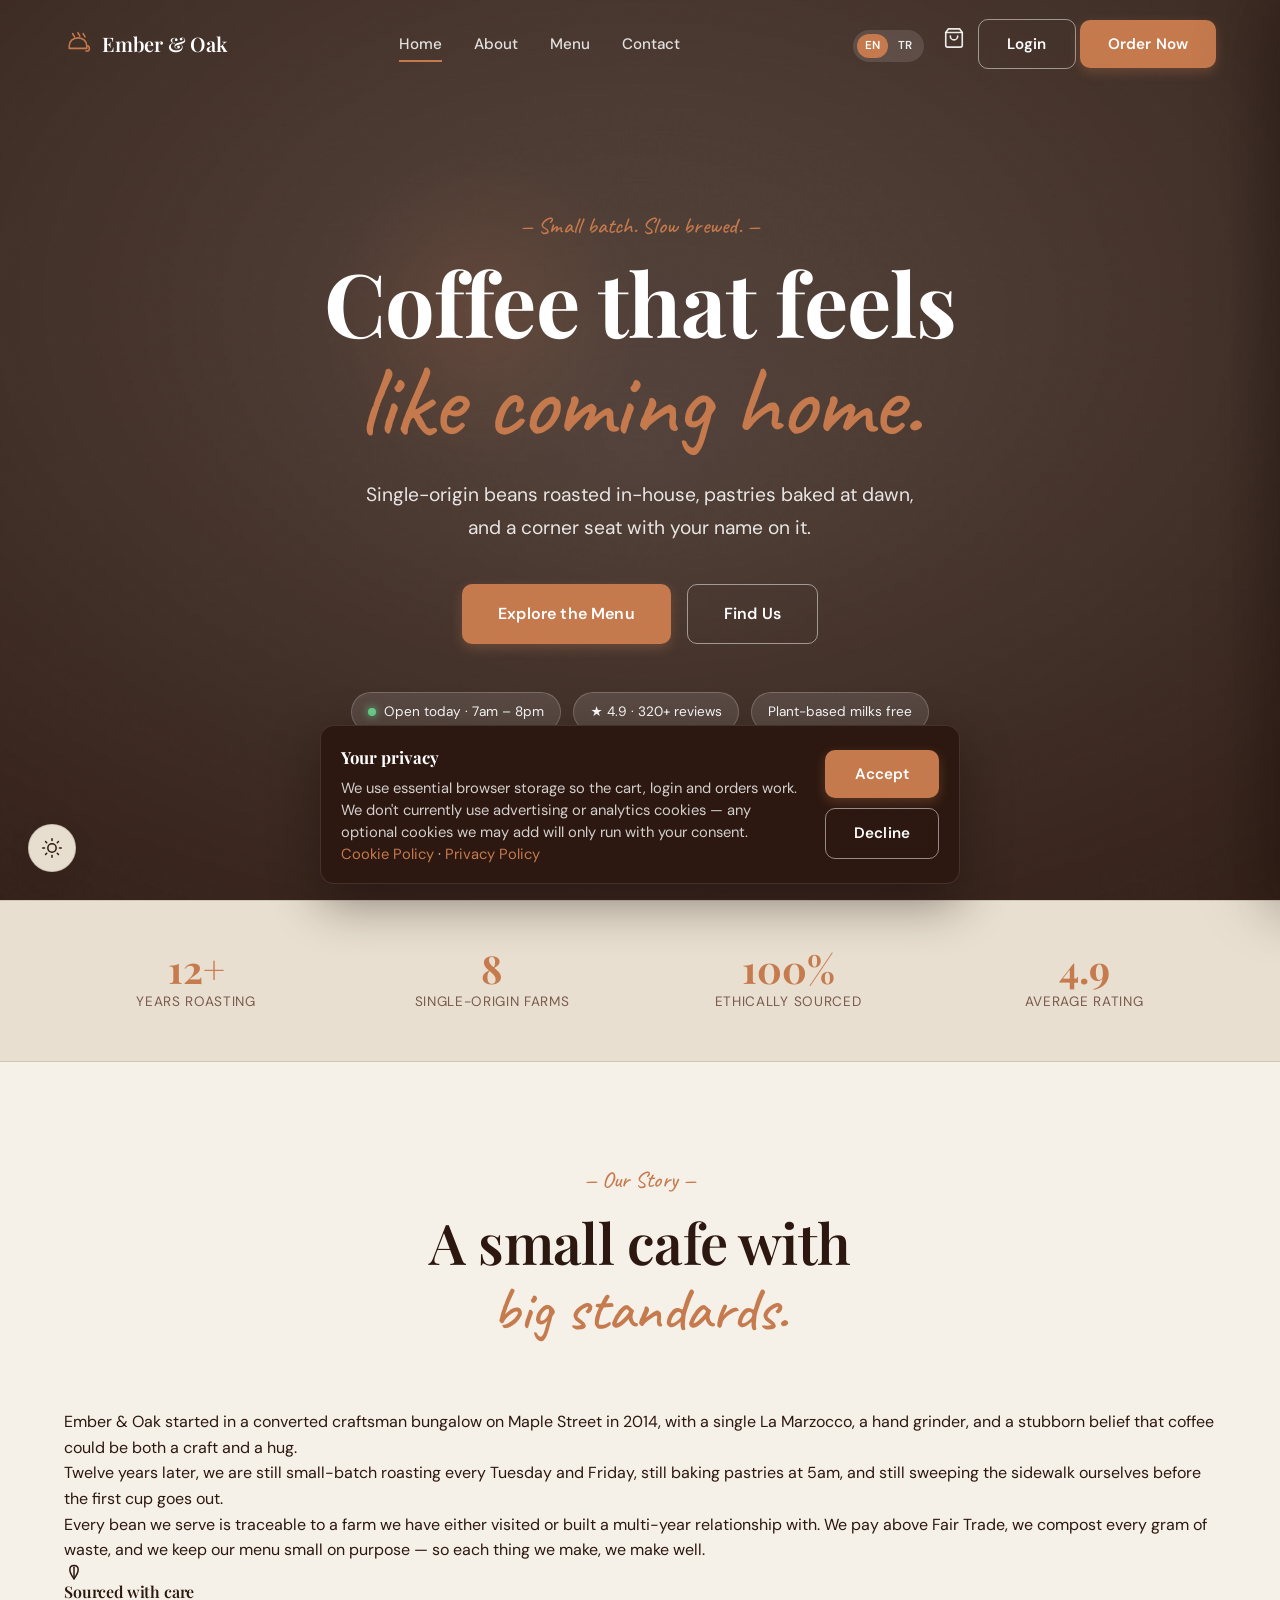
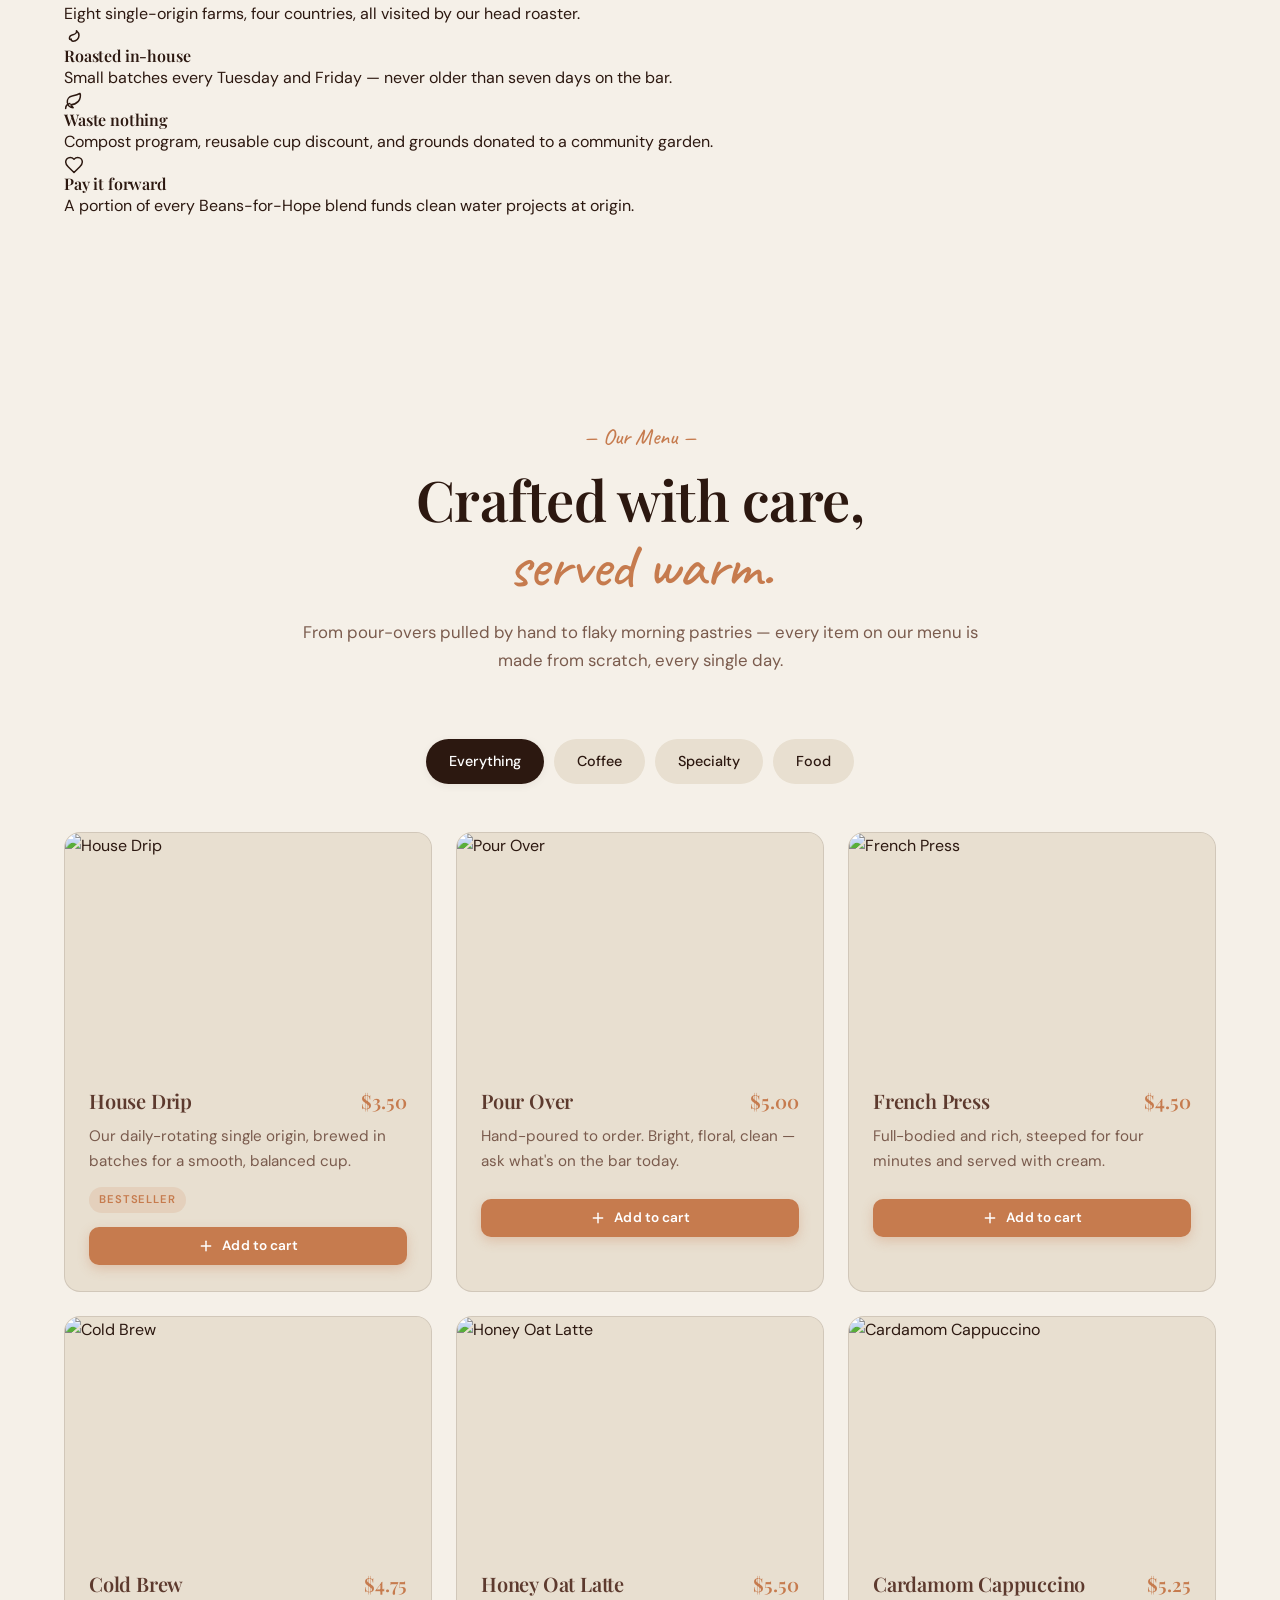
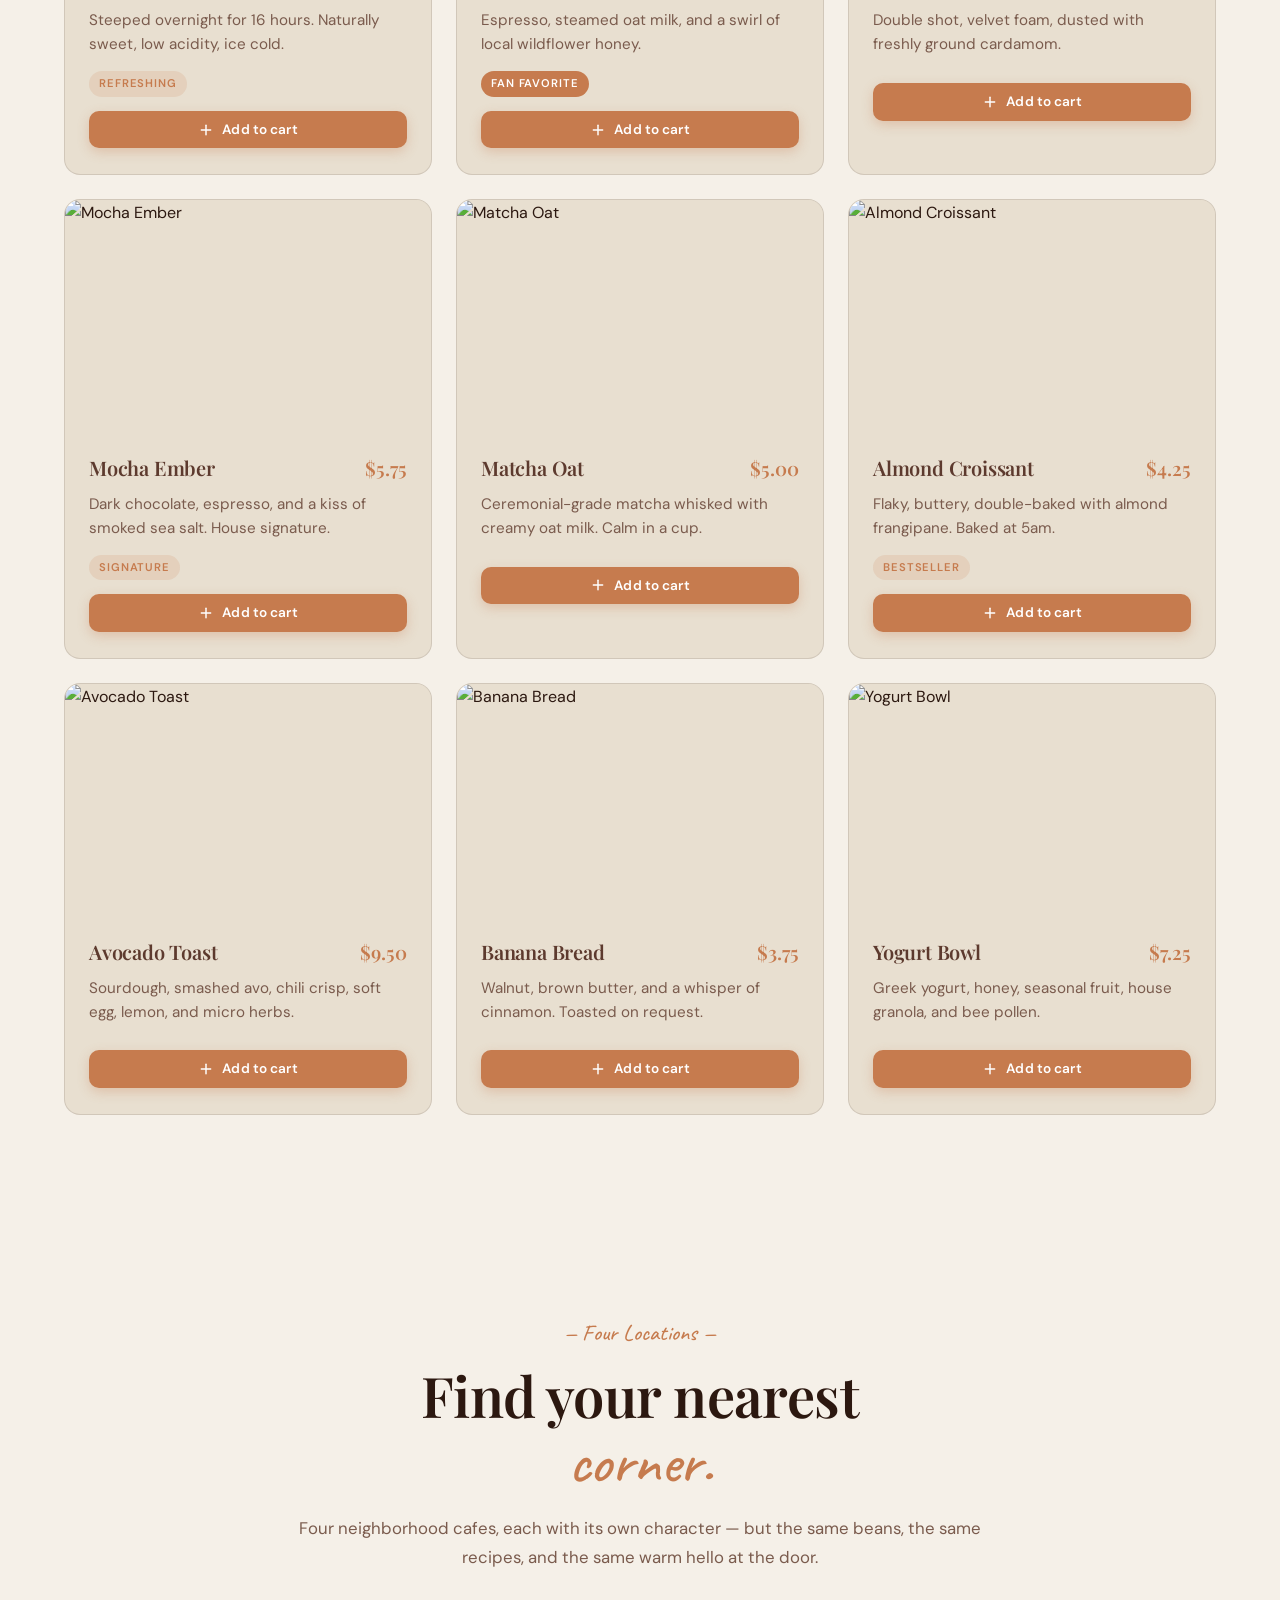
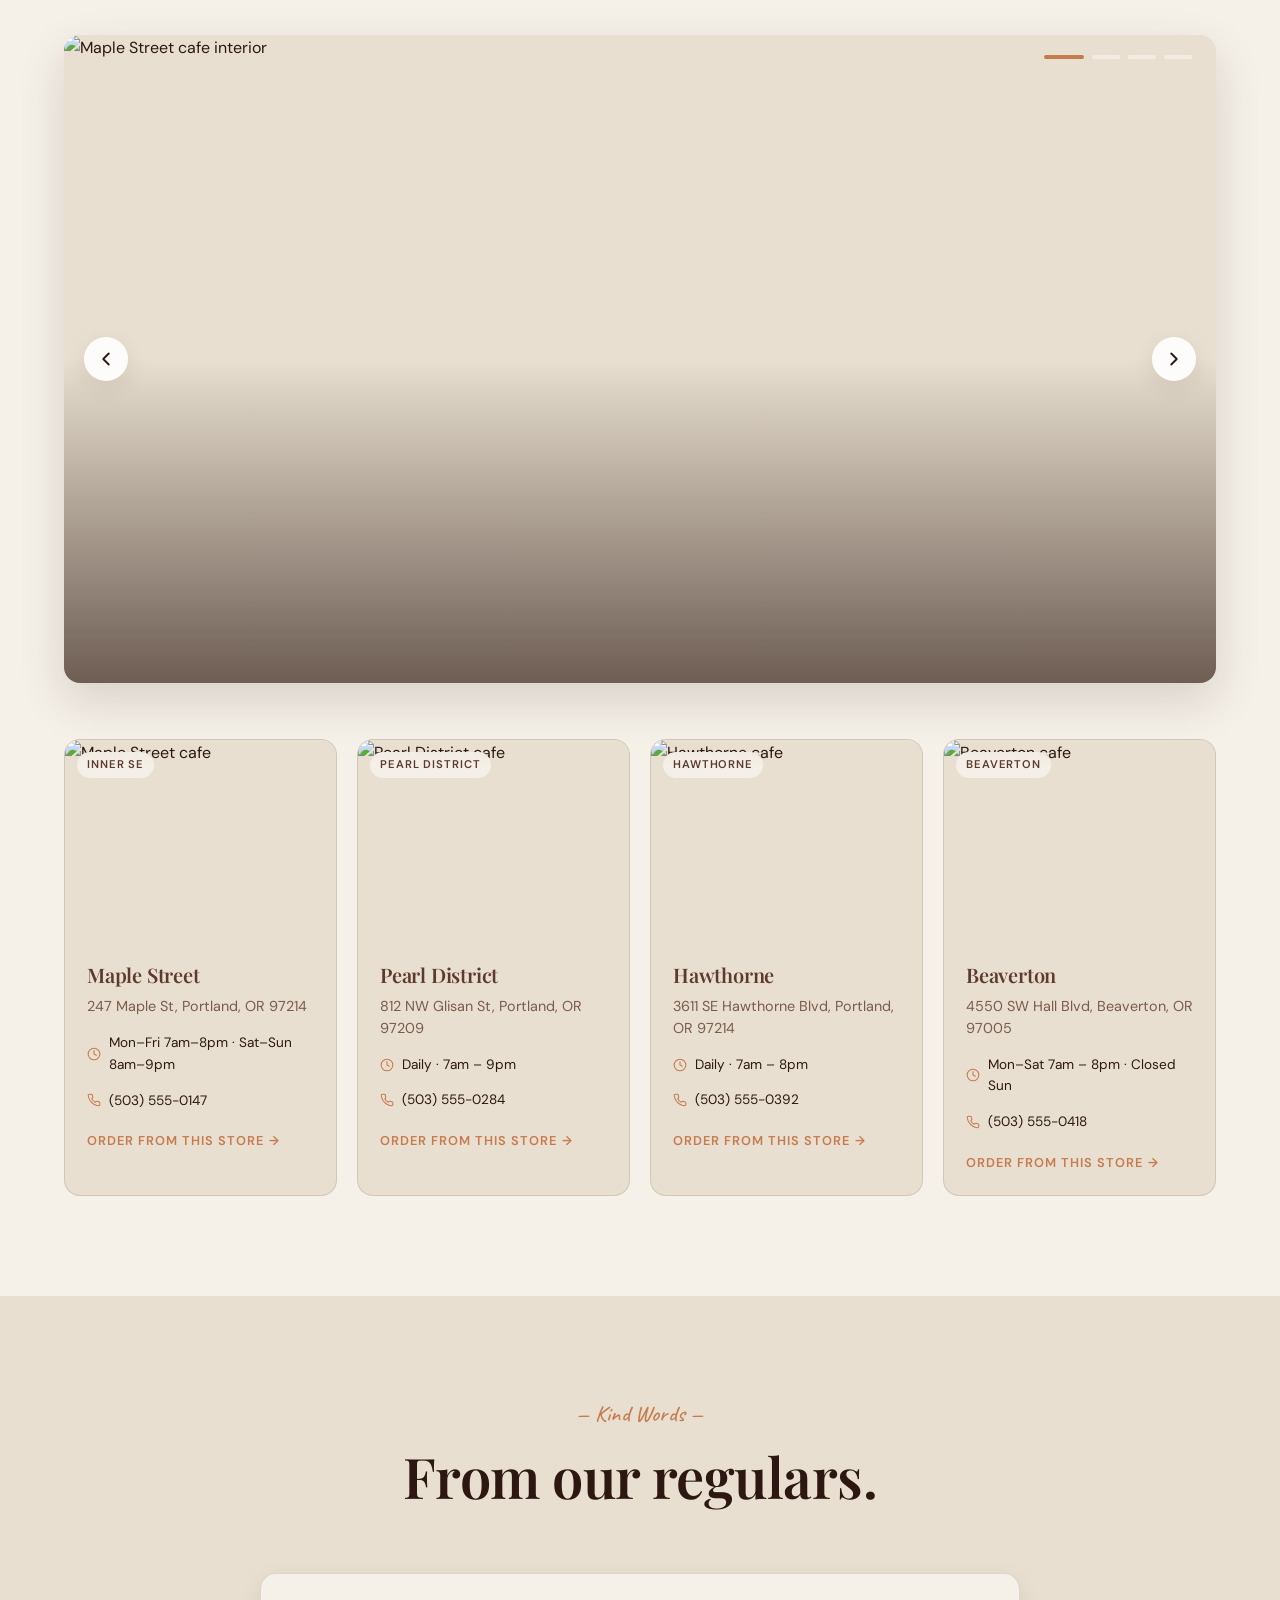
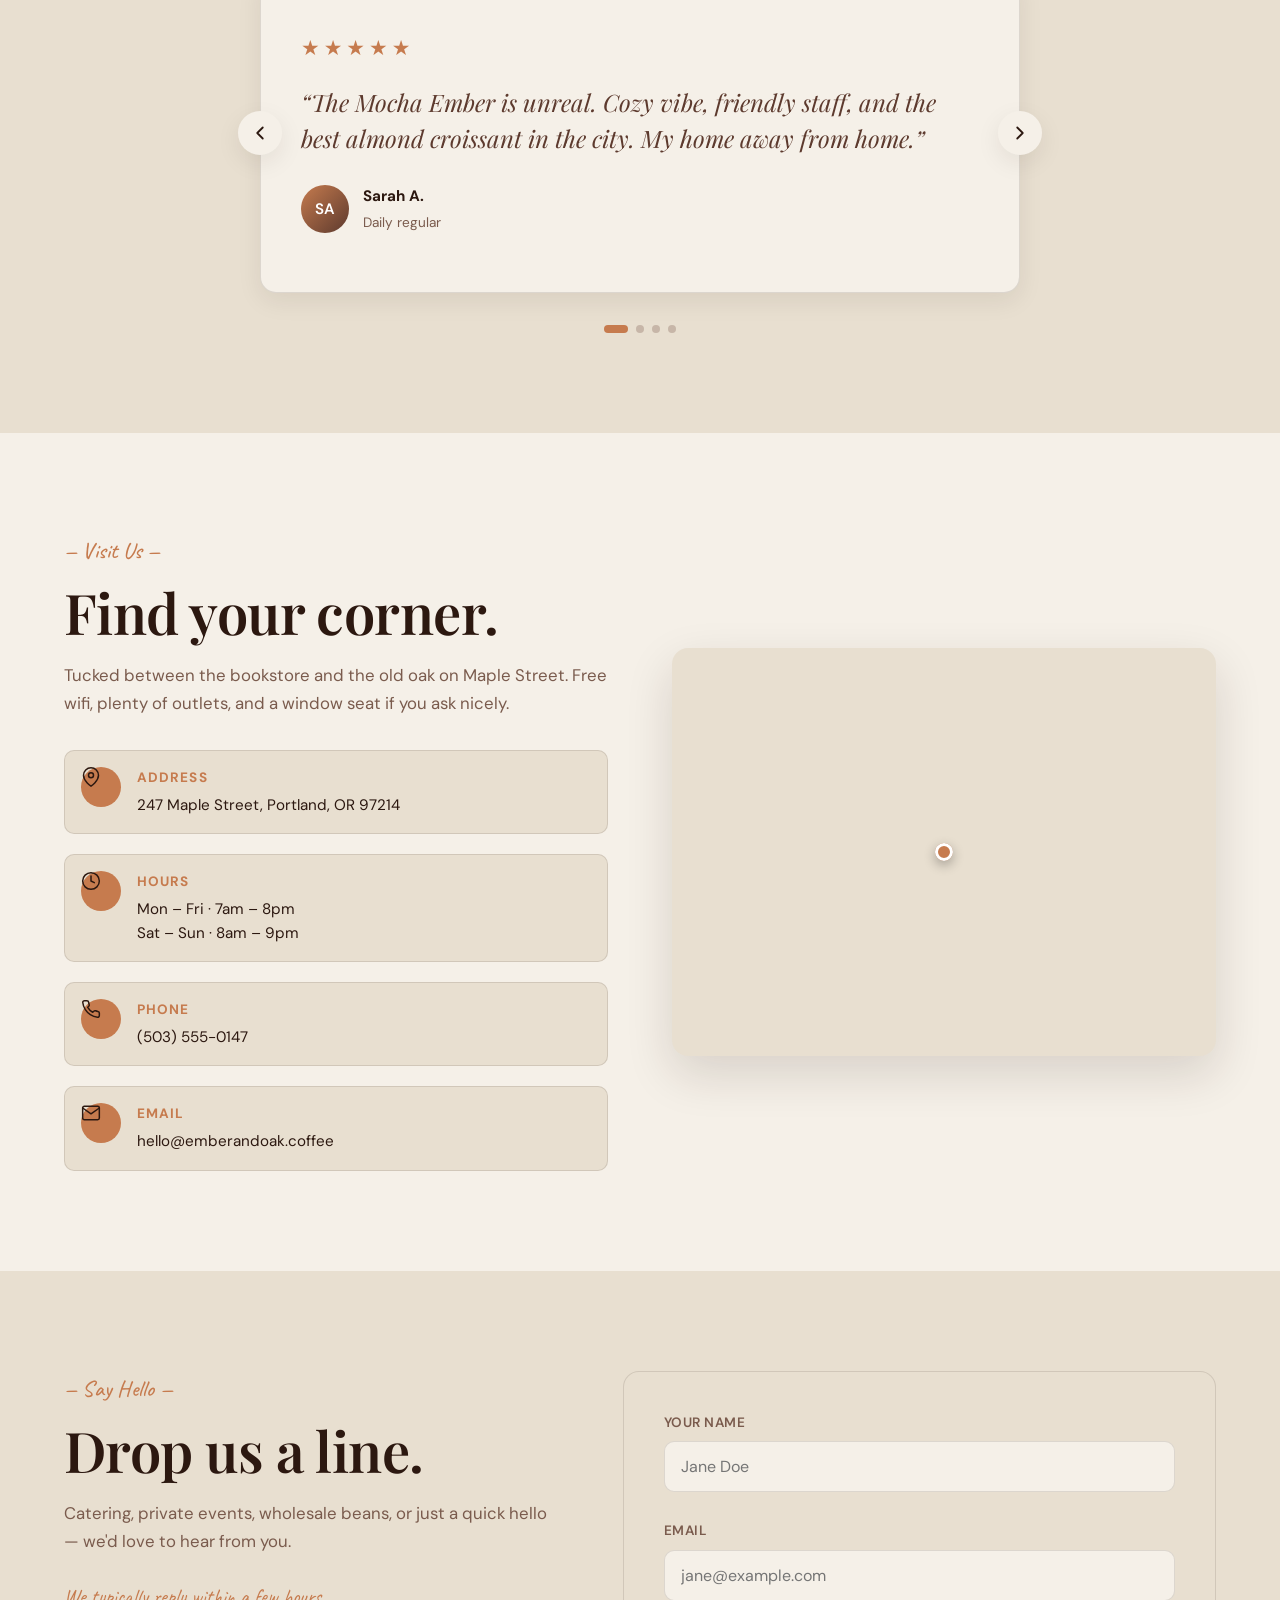
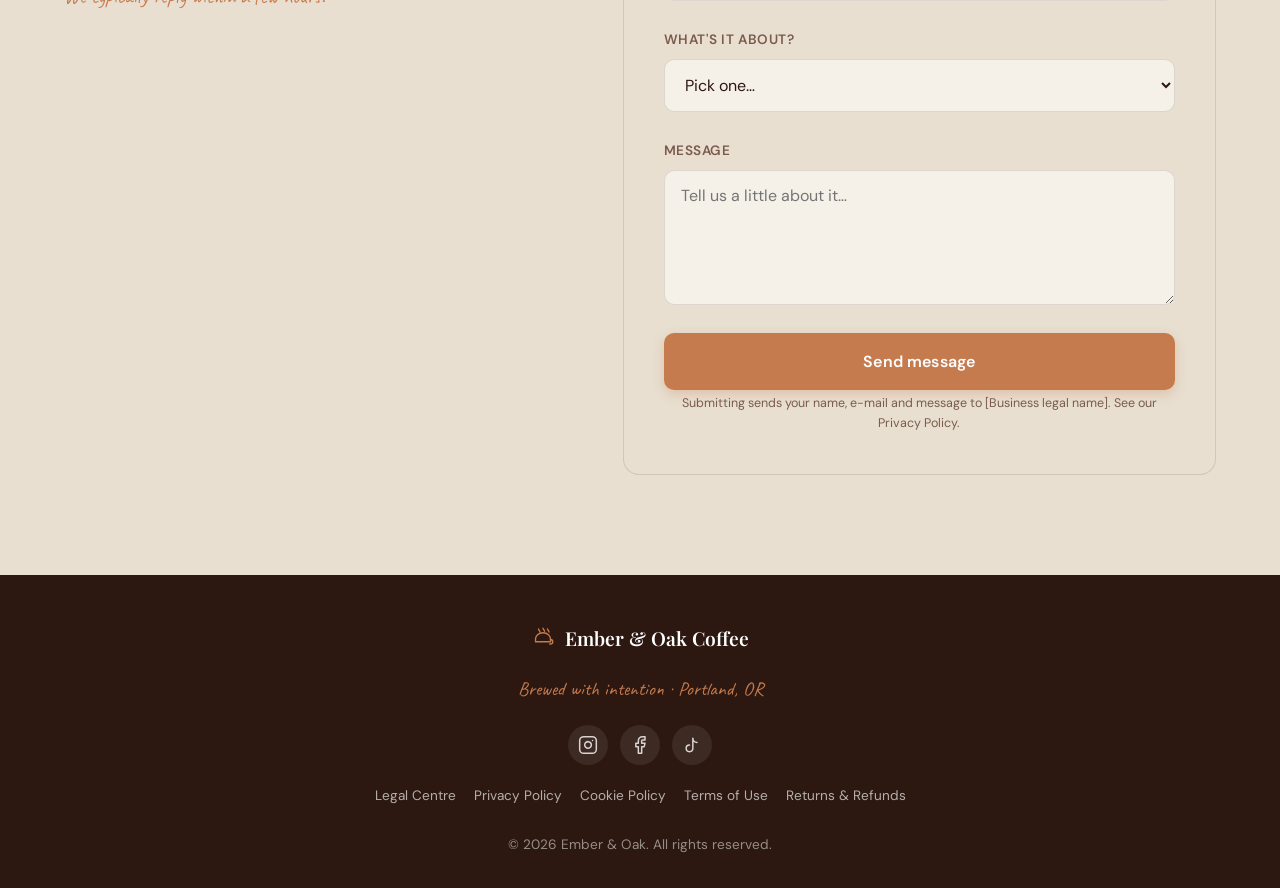
==== commit 1c276745: "pay: add checkout payment step (QR + card via iyzico) - index.html: email field in checkout form, ne" ====
--- a/index.html
+++ b/index.html
@@ -431,7 +431,7 @@
       </div>
       <p class="footer__tag" data-i18n="footer.tagline">Brewed with intention · Portland, OR</p>
       <div class="footer__socials" aria-label="Social links" data-i18n-aria="footer.social">
-        <a href="#" aria-label="Instagram">
+        <a href="https://www.instagram.com/lululune.oo" target="_blank" rel="noopener" aria-label="Instagram">
           <svg viewBox="0 0 24 24" width="20" height="20" fill="none" stroke="currentColor" stroke-width="1.8" stroke-linecap="round" stroke-linejoin="round"><rect x="2" y="2" width="20" height="20" rx="5" ry="5"/><path d="M16 11.37A4 4 0 1 1 12.63 8 4 4 0 0 1 16 11.37z"/><line x1="17.5" y1="6.5" x2="17.51" y2="6.5"/></svg>
         </a>
         <a href="#" aria-label="Facebook">
@@ -616,6 +616,12 @@
           </div>
 
           <div class="form__group">
+            <label for="co-email" data-i18n="checkout.email">Email</label>
+            <input type="email" id="co-email" name="email" placeholder="you@example.com" autocomplete="email" data-i18n-placeholder="checkout.emailPlaceholder" />
+            <span class="form__error" data-error-for="email"></span>
+          </div>
+
+          <div class="form__group">
             <label for="co-address" data-i18n="checkout.address">Pickup address</label>
             <input type="text" id="co-address" name="address" placeholder="123 Main St" autocomplete="street-address" required minlength="5" data-i18n-placeholder="checkout.addrPlaceholder" />
             <span class="form__error" data-error-for="address"></span>
@@ -665,6 +671,25 @@
         </form>
       </div>
 
+      <div class="checkout__step checkout__step--pay" data-step="pay">
+        <p class="eyebrow" data-i18n="checkout.eyebrow">— Checkout —</p>
+        <h2 class="checkout__title" data-i18n="checkout.payTitle">One last step</h2>
+        <p class="checkout__sub" data-i18n="checkout.paySub">Your order is placed. Choose how to pay.</p>
+
+        <div class="checkout__pay-choices" id="coPayChoices">
+          <button type="button" class="btn btn--primary btn--lg btn--block" id="co-pay-now" data-i18n="checkout.payNow">Pay now (QR / card)</button>
+          <button type="button" class="btn btn--ghost btn--lg btn--block" id="co-pay-later" data-i18n="checkout.payAtPickup">Pay at pickup</button>
+        </div>
+
+        <div class="checkout__pay-frame" id="coPayFrame" hidden></div>
+
+        <p class="checkout__pay-pending" id="coPayPending" data-i18n="checkout.payWait" hidden>Waiting for payment…</p>
+        <p class="checkout__pay-done" id="coPayManual" hidden>
+          <button type="button" class="btn btn--primary btn--lg btn--block" data-i18n="checkout.payDoneManual">I've finished paying — continue</button>
+        </p>
+        <p class="form__submit-error" id="coPayError" hidden data-i18n="checkout.payError">Online payment isn't available right now — you can pay at pickup.</p>
+      </div>
+
       <div class="checkout__step checkout__step--success" data-step="success">
         <div class="success__check" aria-hidden="true">
           <svg viewBox="0 0 24 24" width="40" height="40" fill="none" stroke="currentColor" stroke-width="1.8" stroke-linecap="round" stroke-linejoin="round"><polyline points="20 6 9 17 4 12"/></svg>
@@ -672,6 +697,7 @@
         <h2 class="checkout__title" data-i18n="checkout.orderPlaced">Order placed</h2>
         <p class="checkout__sub"><span data-i18n="checkout.thanks">Thanks! Your order</span> <strong id="co-order-id">EO-0000</strong> <span data-i18n="checkout.preparing">is being prepared.</span></p>
         <p class="checkout__sub checkout__sub--muted"><span data-i18n="checkout.summaryPickup">Pickup at</span> <strong id="co-pickup-store">—</strong> · <span id="co-pickup-when">—</span></p>
+        <p class="checkout__sub checkout__pay-note" id="co-payment-note" hidden></p>
 
         <div class="checkout__actions">
           <button class="btn btn--primary btn--lg" type="button" data-action="close-checkout-and-continue" data-i18n="checkout.keepBrowsing">Keep browsing</button>
--- a/styles.css
+++ b/styles.css
@@ -2196,6 +2196,16 @@
 }
 
 .checkout__actions { margin-top: 24px; display: flex; gap: 12px; justify-content: center; }
+
+/* -- Payment step (iyzico) -- */
+.checkout__pay-choices { display: flex; flex-direction: column; gap: 10px; margin-top: 16px; }
+.checkout__pay-frame { margin-top: 16px; border: 1px solid var(--line); border-radius: var(--radius-sm); overflow: hidden; }
+.checkout__pay-frame iframe { display: block; width: 100%; height: 620px; border: 0; }
+.checkout__pay-pending { margin-top: 16px; text-align: center; color: var(--muted); }
+.checkout__pay-done { margin-top: 16px; }
+.checkout__pay-note { margin-top: 8px; }
+.checkout__pay-note.is-paid { color: var(--copper); font-weight: 600; }
+body.dark .checkout__pay-frame { border-color: rgba(255,255,255,0.12); }
 
 @media (max-width: 760px) {
   .checkout { grid-template-columns: 1fr; }
